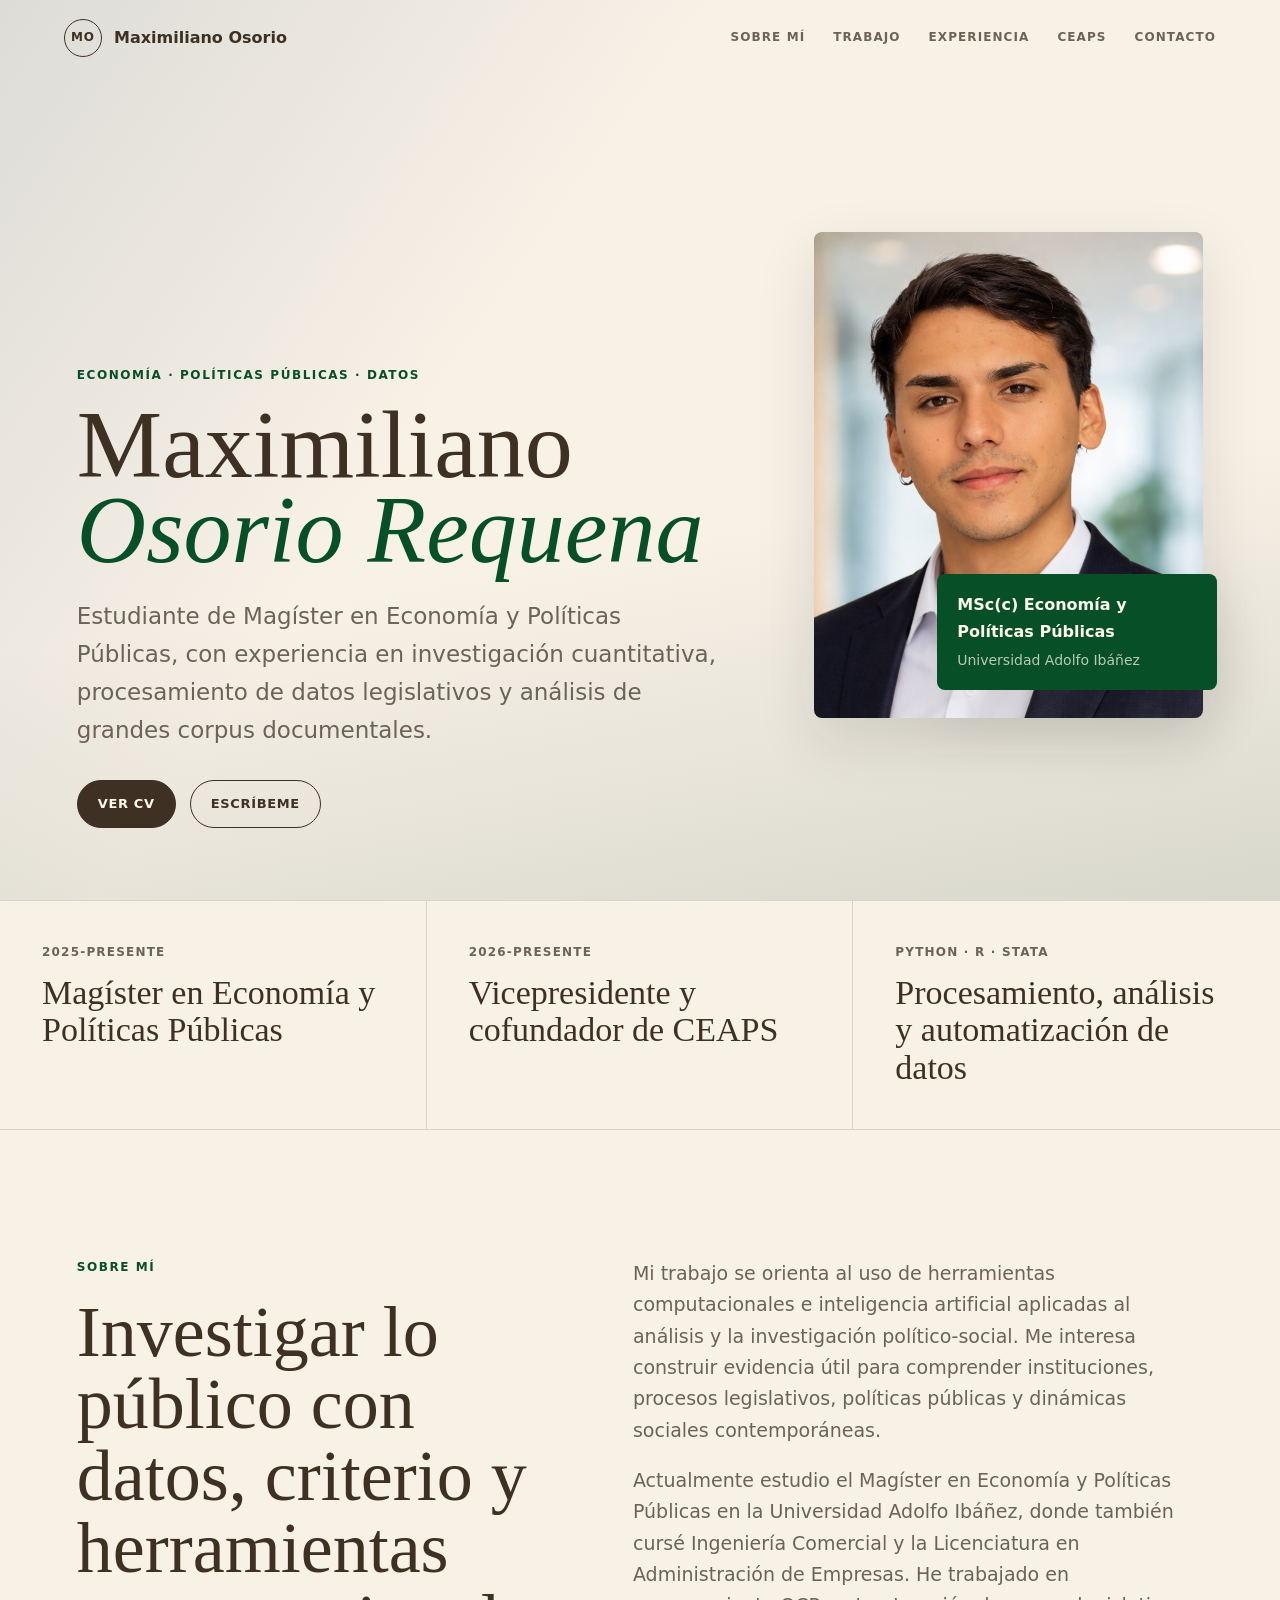
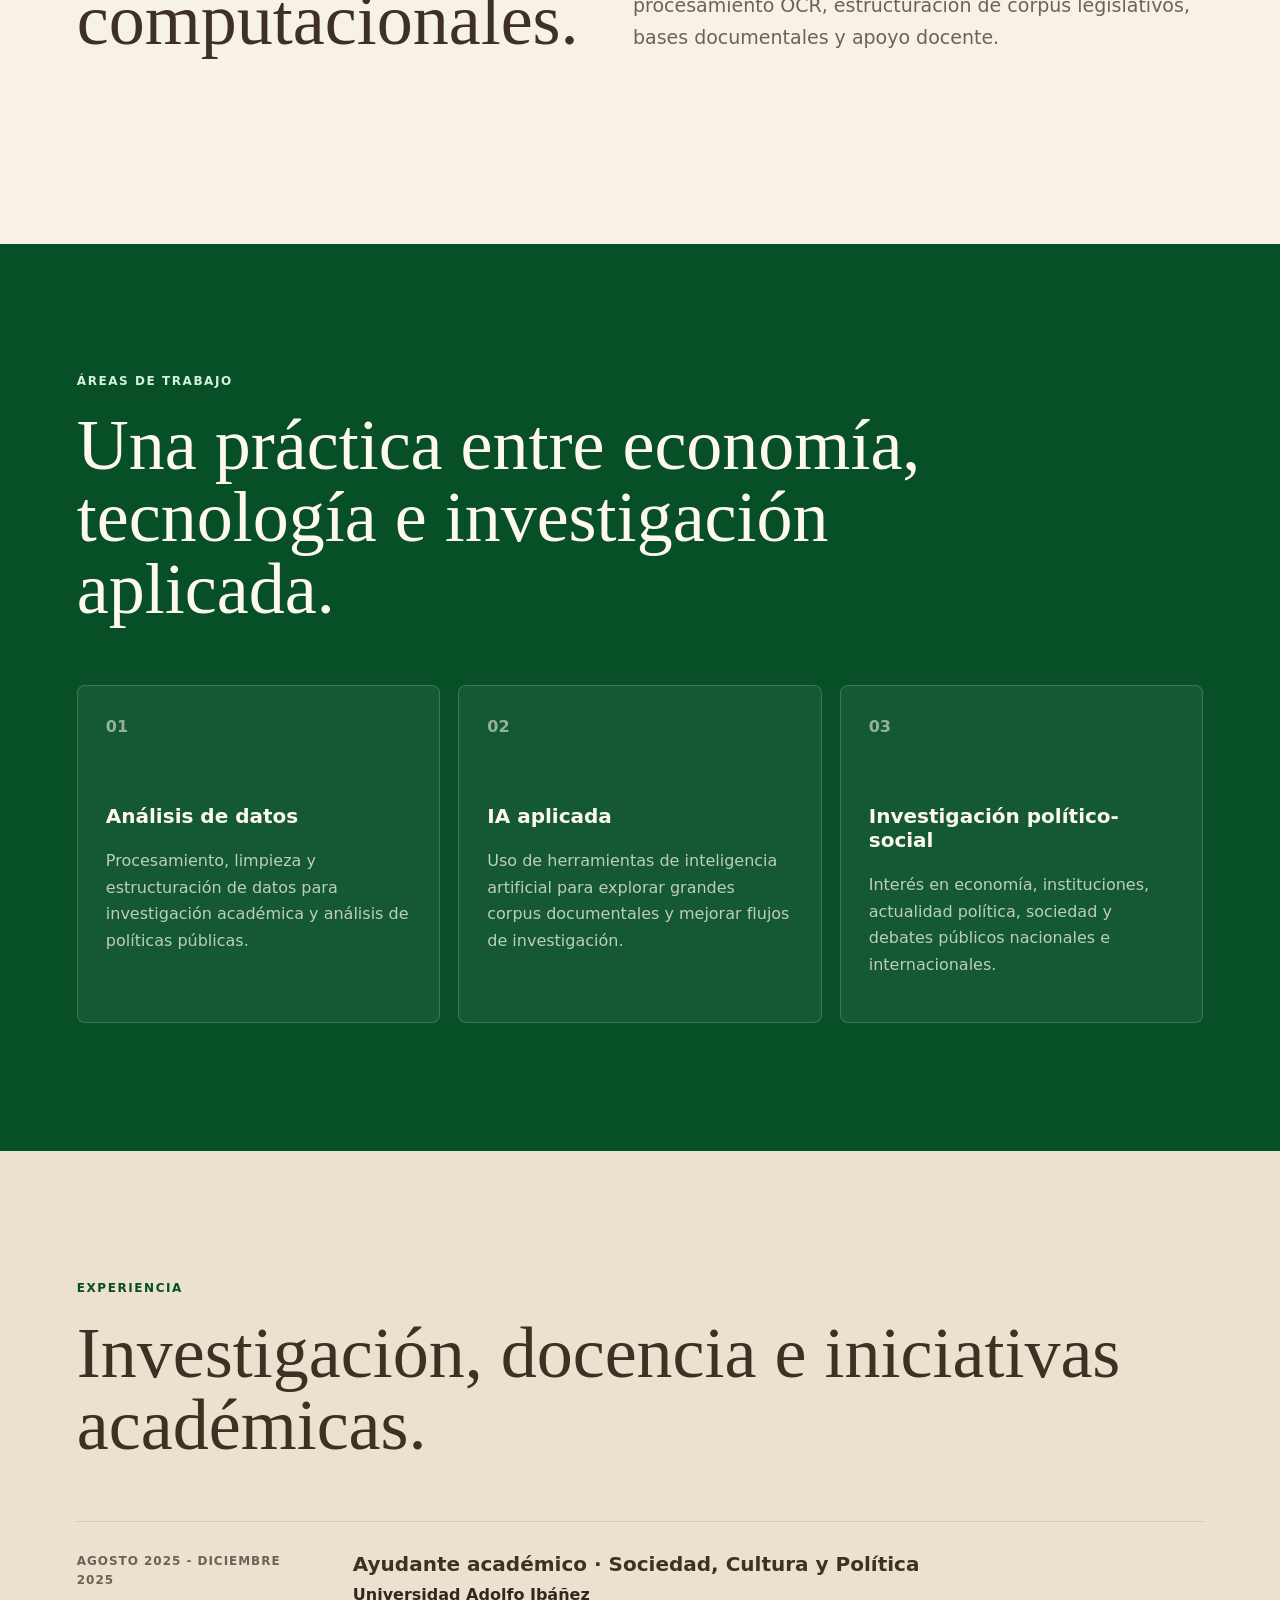
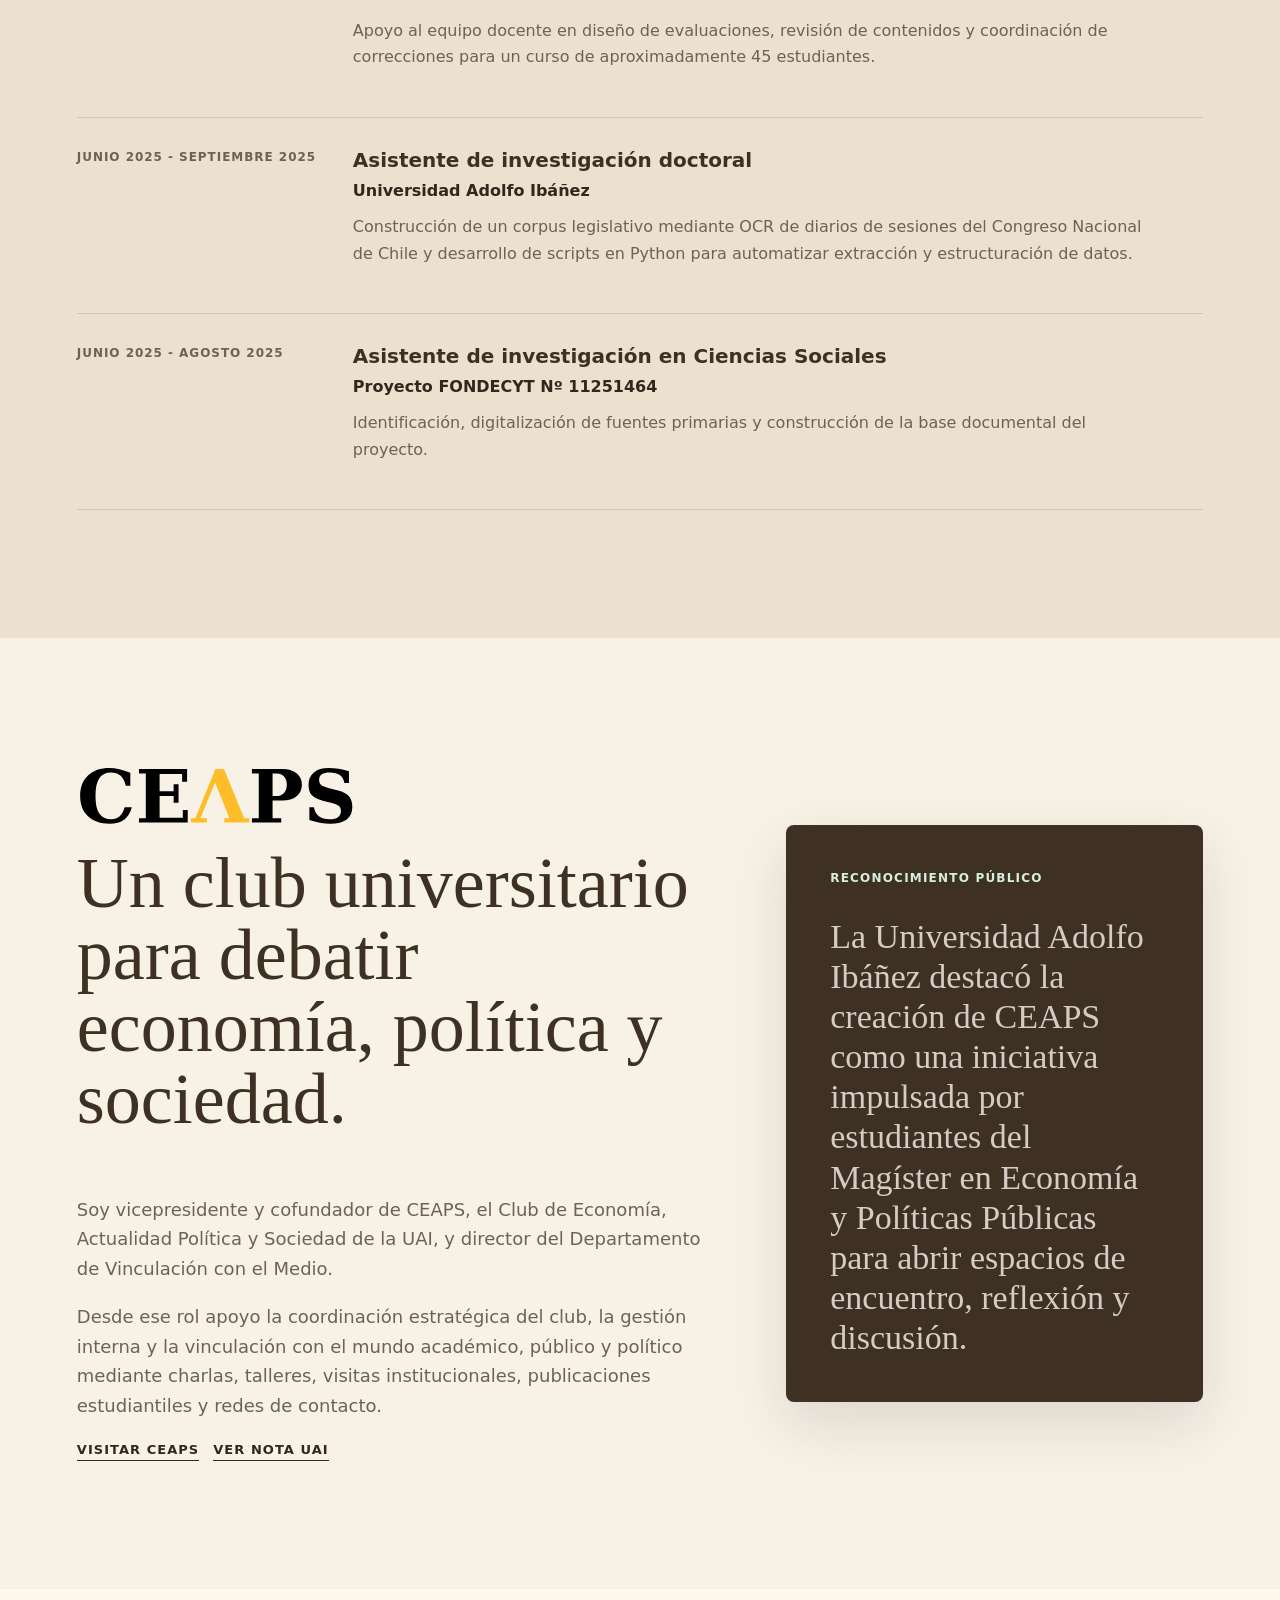
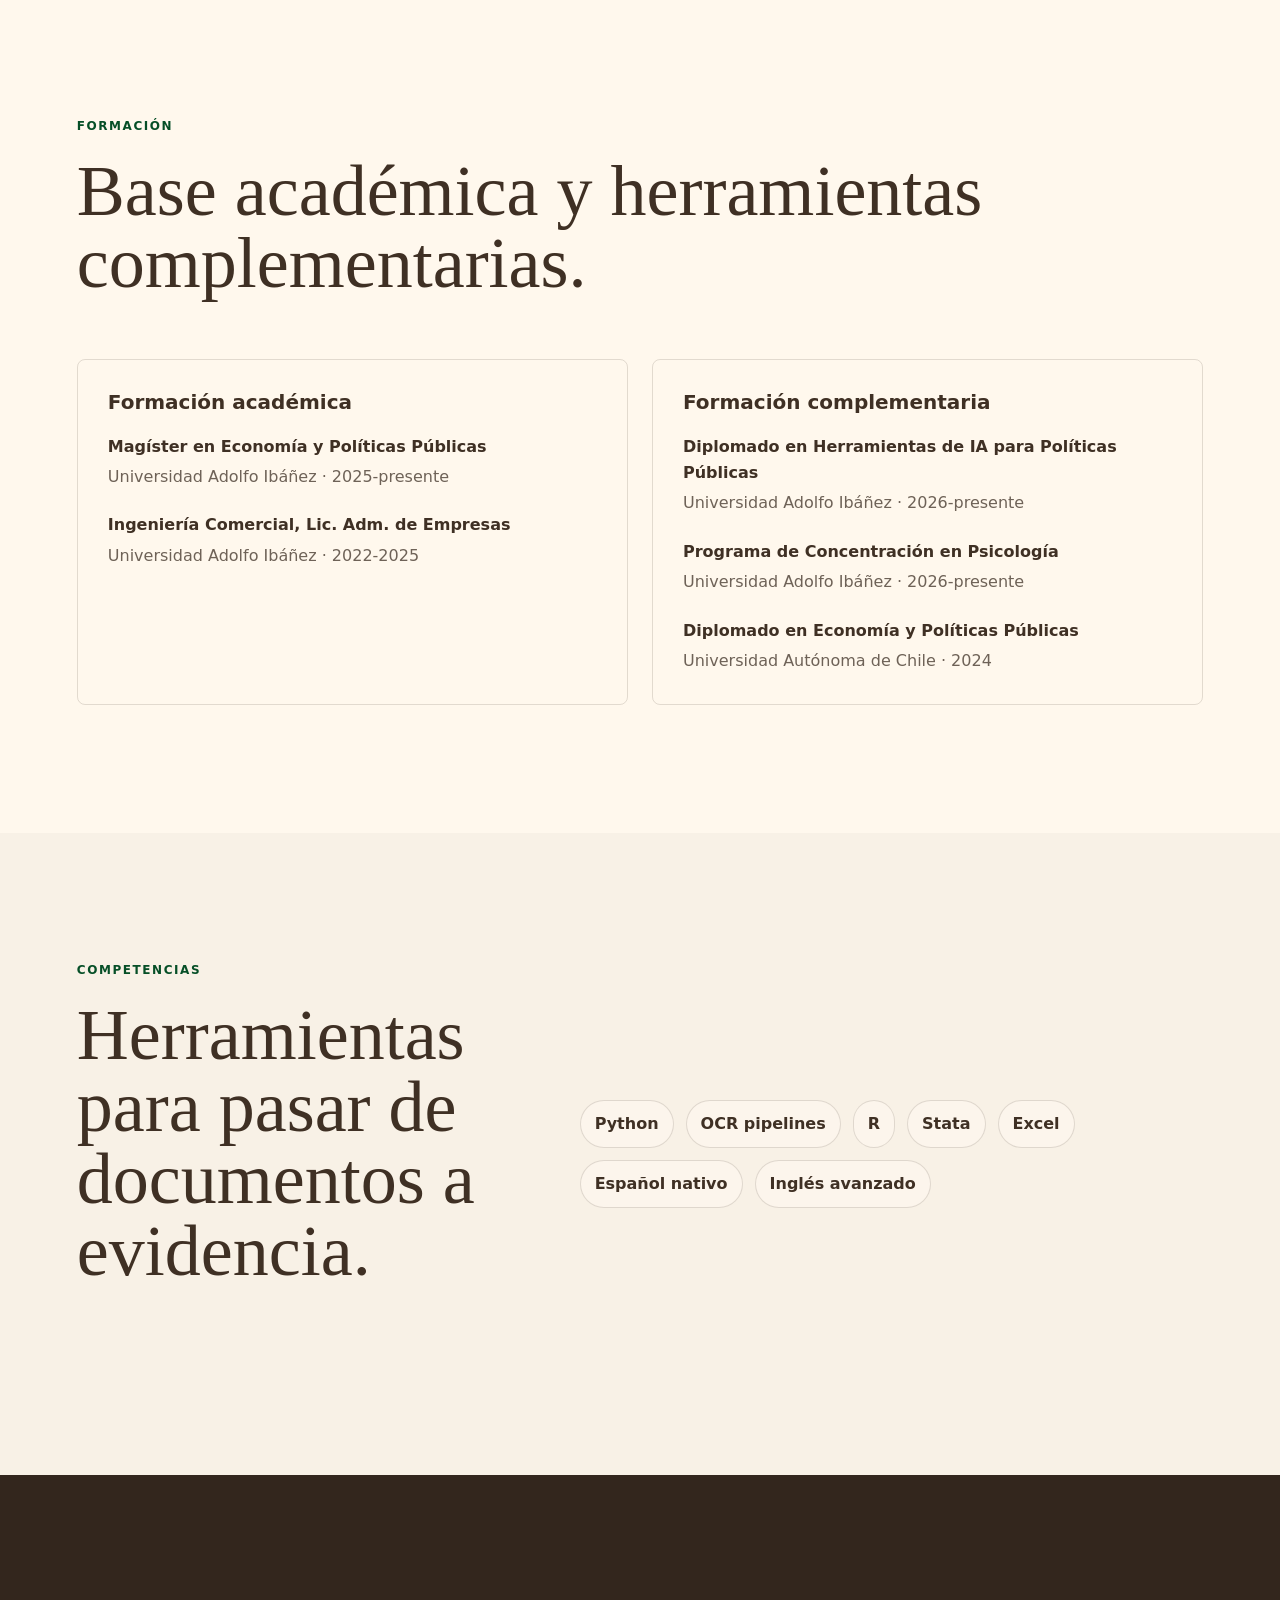
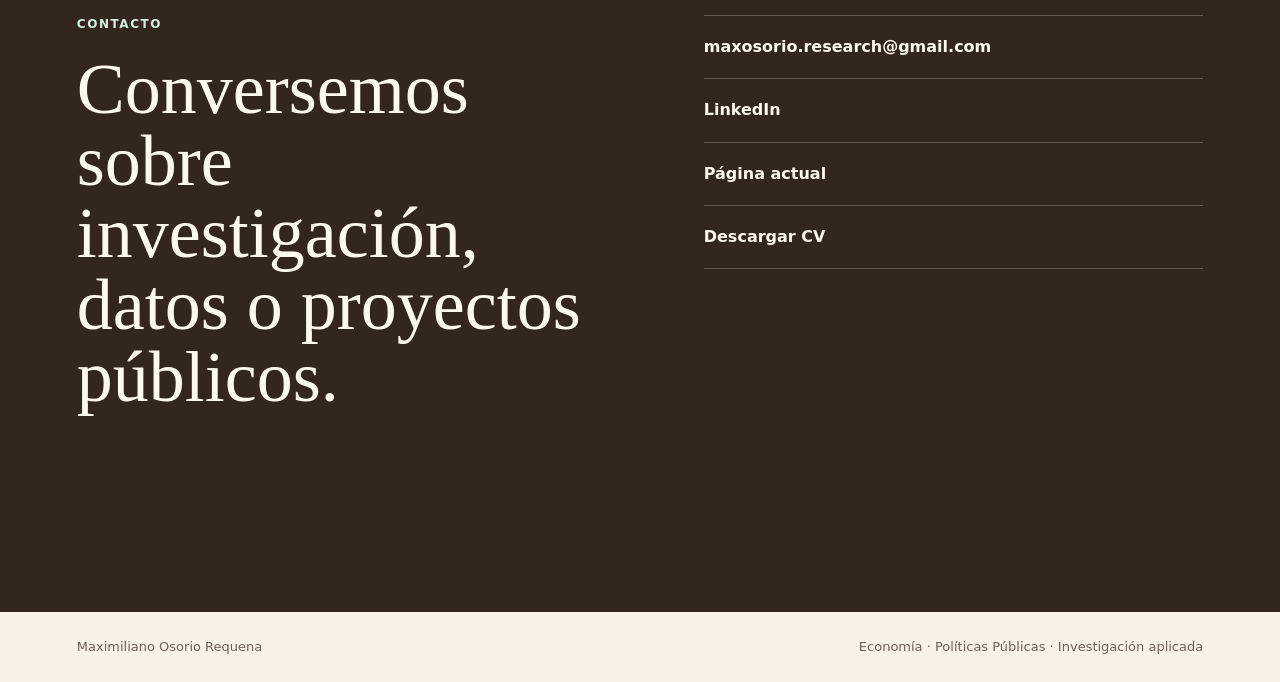
==== index.html @ 4af86a76 "Add CEAPS logo to homepage" ====
<!doctype html>
<html lang="es">
  <head>
    <meta charset="utf-8">
    <meta name="viewport" content="width=device-width, initial-scale=1">
    <title>Maximiliano Osorio Requena | Economía, datos e investigación pública</title>
    <meta name="description" content="Sitio personal de Maximiliano Osorio Requena, estudiante de Magíster en Economía y Políticas Públicas, con foco en investigación cuantitativa, datos legislativos e inteligencia artificial aplicada.">
    <meta name="author" content="Maximiliano Osorio Requena">
    <meta name="robots" content="index, follow">
    <meta name="theme-color" content="#f8f1e6">
    <link rel="canonical" href="https://maxosorio-research.github.io/">
    <link rel="manifest" href="site.webmanifest">
    <link rel="icon" href="assets/img/favicon.svg" type="image/svg+xml">
    <meta property="og:title" content="Maximiliano Osorio Requena">
    <meta property="og:description" content="Economía, políticas públicas, datos e inteligencia artificial aplicada a la investigación político-social.">
    <meta property="og:type" content="website">
    <meta property="og:url" content="https://maxosorio-research.github.io/">
    <meta property="og:image" content="assets/img/maximiliano-osorio-profile.png">
    <meta property="og:locale" content="es_CL">
    <meta name="twitter:card" content="summary_large_image">
    <meta name="twitter:title" content="Maximiliano Osorio Requena">
    <meta name="twitter:description" content="Economía, políticas públicas, datos e inteligencia artificial aplicada.">
    <meta name="twitter:image" content="assets/img/maximiliano-osorio-profile.png">
    <link rel="preload" as="image" href="assets/img/maximiliano-osorio-profile.png">
    <link rel="stylesheet" href="assets/css/styles.css">
    <script src="assets/js/main.js" defer></script>
  </head>
  <body>
    <a class="skip-link" href="#contenido">Saltar al contenido</a>

    <header class="site-header" id="siteHeader">
      <a class="brand" href="#hero" aria-label="Ir al inicio">
        <span class="brand-mark">MO</span>
        <span>Maximiliano Osorio</span>
      </a>

      <nav class="desktop-nav" aria-label="Navegación principal">
        <a href="#sobre-mi">Sobre mí</a>
        <a href="#trabajo">Trabajo</a>
        <a href="#experiencia">Experiencia</a>
        <a href="#ceaps">CEAPS</a>
        <a href="#contacto">Contacto</a>
      </nav>

      <button class="menu-toggle" id="menuToggle" type="button" aria-label="Abrir menú" aria-expanded="false" aria-controls="mobileNav">
        <span></span>
        <span></span>
      </button>
    </header>

    <nav class="mobile-nav" id="mobileNav" aria-label="Navegación móvil" aria-hidden="true">
      <a href="#sobre-mi">Sobre mí</a>
      <a href="#trabajo">Trabajo</a>
      <a href="#experiencia">Experiencia</a>
      <a href="#ceaps">CEAPS</a>
      <a href="#contacto">Contacto</a>
    </nav>

    <main id="contenido">
      <section class="hero" id="hero">
        <div class="hero-copy reveal">
          <p class="eyebrow">Economía · Políticas Públicas · Datos</p>
          <h1>Maximiliano<br><span class="surname-line">Osorio Requena</span></h1>
          <p class="hero-lede">
            Estudiante de Magíster en Economía y Políticas Públicas, con experiencia en investigación cuantitativa,
            procesamiento de datos legislativos y análisis de grandes corpus documentales.
          </p>
          <div class="hero-actions">
            <a class="button primary" href="assets/docs/cv-maximiliano-osorio-r.pdf" target="_blank" rel="noopener">Ver CV</a>
            <a class="button secondary" href="mailto:maxosorio.research@gmail.com">Escríbeme</a>
          </div>
        </div>

        <div class="hero-media reveal">
          <img src="assets/img/maximiliano-osorio-profile.png" alt="Retrato de Maximiliano Osorio Requena">
          <div class="hero-note">
            <strong>MSc(c) Economía y Políticas Públicas</strong>
            <span>Universidad Adolfo Ibáñez</span>
          </div>
        </div>
      </section>

      <section class="intro-band" aria-label="Resumen profesional">
        <div class="metric reveal">
          <span>2025-presente</span>
          <strong>Magíster en Economía y Políticas Públicas</strong>
        </div>
        <div class="metric reveal">
          <span>2026-presente</span>
          <strong>Vicepresidente y cofundador de CEAPS</strong>
        </div>
        <div class="metric reveal">
          <span>Python · R · Stata</span>
          <strong>Procesamiento, análisis y automatización de datos</strong>
        </div>
      </section>

      <section class="section two-column" id="sobre-mi">
        <div class="section-heading reveal">
          <p class="eyebrow">Sobre mí</p>
          <h2>Investigar lo público con datos, criterio y herramientas computacionales.</h2>
        </div>
        <div class="section-body reveal">
          <p>
            Mi trabajo se orienta al uso de herramientas computacionales e inteligencia artificial aplicadas
            al análisis y la investigación político-social. Me interesa construir evidencia útil para comprender
            instituciones, procesos legislativos, políticas públicas y dinámicas sociales contemporáneas.
          </p>
          <p>
            Actualmente estudio el Magíster en Economía y Políticas Públicas en la Universidad Adolfo Ibáñez,
            donde también cursé Ingeniería Comercial y la Licenciatura en Administración de Empresas. He trabajado
            en procesamiento OCR, estructuración de corpus legislativos, bases documentales y apoyo docente.
          </p>
        </div>
      </section>

      <section class="section section-dark" id="trabajo">
        <div class="section-heading reveal">
          <p class="eyebrow">Áreas de trabajo</p>
          <h2>Una práctica entre economía, tecnología e investigación aplicada.</h2>
        </div>
        <div class="cards-grid">
          <article class="card reveal">
            <span>01</span>
            <h3>Análisis de datos</h3>
            <p>Procesamiento, limpieza y estructuración de datos para investigación académica y análisis de políticas públicas.</p>
          </article>
          <article class="card reveal">
            <span>02</span>
            <h3>IA aplicada</h3>
            <p>Uso de herramientas de inteligencia artificial para explorar grandes corpus documentales y mejorar flujos de investigación.</p>
          </article>
          <article class="card reveal">
            <span>03</span>
            <h3>Investigación político-social</h3>
            <p>Interés en economía, instituciones, actualidad política, sociedad y debates públicos nacionales e internacionales.</p>
          </article>
        </div>
      </section>

      <section class="section timeline-section" id="experiencia">
        <div class="section-heading reveal">
          <p class="eyebrow">Experiencia</p>
          <h2>Investigación, docencia e iniciativas académicas.</h2>
        </div>

        <div class="timeline">
          <article class="timeline-item reveal">
            <time>Agosto 2025 - Diciembre 2025</time>
            <div>
              <h3>Ayudante académico · Sociedad, Cultura y Política</h3>
              <p class="place">Universidad Adolfo Ibáñez</p>
              <p>Apoyo al equipo docente en diseño de evaluaciones, revisión de contenidos y coordinación de correcciones para un curso de aproximadamente 45 estudiantes.</p>
            </div>
          </article>

          <article class="timeline-item reveal">
            <time>Junio 2025 - Septiembre 2025</time>
            <div>
              <h3>Asistente de investigación doctoral</h3>
              <p class="place">Universidad Adolfo Ibáñez</p>
              <p>Construcción de un corpus legislativo mediante OCR de diarios de sesiones del Congreso Nacional de Chile y desarrollo de scripts en Python para automatizar extracción y estructuración de datos.</p>
            </div>
          </article>

          <article class="timeline-item reveal">
            <time>Junio 2025 - Agosto 2025</time>
            <div>
              <h3>Asistente de investigación en Ciencias Sociales</h3>
              <p class="place">Proyecto FONDECYT Nº 11251464</p>
              <p>Identificación, digitalización de fuentes primarias y construcción de la base documental del proyecto.</p>
            </div>
          </article>
        </div>
      </section>

      <section class="section feature-section" id="ceaps">
        <div class="feature-copy reveal">
          <div class="ceaps-brand">
            <img src="assets/img/ceaps-logo.svg" alt="CEAPS">
          </div>
          <h2>Un club universitario para debatir economía, política y sociedad.</h2>
          <p>
            Soy vicepresidente y cofundador de CEAPS, el Club de Economía, Actualidad Política y Sociedad de la UAI,
            y director del Departamento de Vinculación con el Medio.
          </p>
          <p>
            Desde ese rol apoyo la coordinación estratégica del club, la gestión interna y la vinculación con el
            mundo académico, público y político mediante charlas, talleres, visitas institucionales, publicaciones
            estudiantiles y redes de contacto.
          </p>
          <div class="inline-actions">
            <a class="text-link" href="https://ceapsuai.github.io/" target="_blank" rel="noopener">Visitar CEAPS</a>
            <a class="text-link" href="https://www.uai.cl/noticias/gobierno/estudiantes-uai-crean-club-para-promover-el-analisis-y-debate-sobre-economia-politica-y-sociedad" target="_blank" rel="noopener">Ver nota UAI</a>
          </div>
        </div>
        <div class="feature-panel reveal">
          <span class="panel-kicker">Reconocimiento público</span>
          <p>
            La Universidad Adolfo Ibáñez destacó la creación de CEAPS como una iniciativa impulsada por estudiantes
            del Magíster en Economía y Políticas Públicas para abrir espacios de encuentro, reflexión y discusión.
          </p>
        </div>
      </section>

      <section class="section education-section" id="formacion">
        <div class="section-heading reveal">
          <p class="eyebrow">Formación</p>
          <h2>Base académica y herramientas complementarias.</h2>
        </div>

        <div class="split-list">
          <div class="list-block reveal">
            <h3>Formación académica</h3>
            <ul>
              <li><strong>Magíster en Economía y Políticas Públicas</strong><span>Universidad Adolfo Ibáñez · 2025-presente</span></li>
              <li><strong>Ingeniería Comercial, Lic. Adm. de Empresas</strong><span>Universidad Adolfo Ibáñez · 2022-2025</span></li>
            </ul>
          </div>
          <div class="list-block reveal">
            <h3>Formación complementaria</h3>
            <ul>
              <li><strong>Diplomado en Herramientas de IA para Políticas Públicas</strong><span>Universidad Adolfo Ibáñez · 2026-presente</span></li>
              <li><strong>Programa de Concentración en Psicología</strong><span>Universidad Adolfo Ibáñez · 2026-presente</span></li>
              <li><strong>Diplomado en Economía y Políticas Públicas</strong><span>Universidad Autónoma de Chile · 2024</span></li>
            </ul>
          </div>
        </div>
      </section>

      <section class="section skills-section" aria-label="Competencias técnicas">
        <div class="skills-copy reveal">
          <p class="eyebrow">Competencias</p>
          <h2>Herramientas para pasar de documentos a evidencia.</h2>
        </div>
        <div class="skills-grid reveal">
          <span>Python</span>
          <span>OCR pipelines</span>
          <span>R</span>
          <span>Stata</span>
          <span>Excel</span>
          <span>Español nativo</span>
          <span>Inglés avanzado</span>
        </div>
      </section>

      <section class="contact-section" id="contacto">
        <div class="contact-copy reveal">
          <p class="eyebrow">Contacto</p>
          <h2>Conversemos sobre investigación, datos o proyectos públicos.</h2>
        </div>
        <div class="contact-links reveal">
          <a href="mailto:maxosorio.research@gmail.com">maxosorio.research@gmail.com</a>
          <a href="https://www.linkedin.com/in/maximiliano-osorio-requena-363098266" target="_blank" rel="noopener">LinkedIn</a>
          <a href="https://maximiliano-osorio.notion.site/" target="_blank" rel="noopener">Página actual</a>
          <a href="assets/docs/cv-maximiliano-osorio-r.pdf" target="_blank" rel="noopener">Descargar CV</a>
        </div>
      </section>
    </main>

    <footer class="site-footer">
      <span>Maximiliano Osorio Requena</span>
      <span>Economía · Políticas Públicas · Investigación aplicada</span>
    </footer>
  </body>
</html>
---- assets/css/styles.css ----
*, *::before, *::after {
  box-sizing: border-box;
}

:root {
  --paper: #f8f1e6;
  --paper-soft: #ece0cf;
  --ink: #3f3024;
  --muted: #6e6257;
  --line: rgba(63, 48, 36, 0.15);
  --green: #064f27;
  --blue: #33261d;
  --gold: #064f27;
  --white: #fff8ed;
  --shadow: 0 22px 60px rgba(21, 21, 21, 0.12);
  --sans: Inter, ui-sans-serif, system-ui, -apple-system, BlinkMacSystemFont, "Segoe UI", sans-serif;
  --serif: Georgia, "Times New Roman", serif;
}

html {
  scroll-behavior: smooth;
  scroll-padding-top: 86px;
}

body {
  margin: 0;
  background: var(--paper);
  color: var(--ink);
  font-family: var(--sans);
  line-height: 1.65;
  -webkit-font-smoothing: antialiased;
}

body.nav-open {
  overflow: hidden;
}

img {
  max-width: 100%;
  display: block;
}

a {
  color: inherit;
}

a:focus-visible,
button:focus-visible {
  outline: 2px solid var(--blue);
  outline-offset: 4px;
}

.skip-link {
  position: fixed;
  top: 14px;
  left: 14px;
  z-index: 200;
  transform: translateY(-140%);
  background: var(--ink);
  color: var(--white);
  padding: 10px 14px;
  text-decoration: none;
  font-size: 12px;
  text-transform: uppercase;
  letter-spacing: 0.08em;
}

.skip-link:focus {
  transform: translateY(0);
}

.site-header {
  position: fixed;
  inset: 0 0 auto;
  z-index: 100;
  display: flex;
  align-items: center;
  justify-content: space-between;
  min-height: 76px;
  padding: 18px clamp(20px, 5vw, 64px);
  transition: background 0.25s ease, border-color 0.25s ease;
}

.site-header.scrolled {
  background: rgba(245, 240, 232, 0.92);
  backdrop-filter: blur(14px);
  border-bottom: 1px solid var(--line);
}

.brand {
  display: inline-flex;
  align-items: center;
  gap: 12px;
  text-decoration: none;
  font-weight: 700;
}

.brand-mark {
  display: grid;
  place-items: center;
  width: 38px;
  height: 38px;
  border: 1px solid var(--ink);
  border-radius: 50%;
  font-size: 12px;
  letter-spacing: 0.08em;
}

.desktop-nav {
  display: flex;
  align-items: center;
  gap: 28px;
}

.desktop-nav a,
.mobile-nav a {
  text-decoration: none;
  color: var(--muted);
  font-size: 12px;
  font-weight: 700;
  letter-spacing: 0.09em;
  text-transform: uppercase;
}

.desktop-nav a:hover,
.mobile-nav a:hover {
  color: var(--ink);
}

.menu-toggle {
  display: none;
  width: 44px;
  height: 44px;
  border: 1px solid var(--line);
  border-radius: 50%;
  background: transparent;
}

.menu-toggle span {
  display: block;
  width: 18px;
  height: 2px;
  margin: 5px auto;
  background: var(--ink);
  transition: transform 0.2s ease;
}

.menu-toggle.active span:first-child {
  transform: translateY(3.5px) rotate(45deg);
}

.menu-toggle.active span:last-child {
  transform: translateY(-3.5px) rotate(-45deg);
}

.mobile-nav {
  position: fixed;
  inset: 76px 0 auto;
  z-index: 90;
  display: none;
  flex-direction: column;
  gap: 22px;
  padding: 28px;
  background: rgba(245, 240, 232, 0.98);
  border-bottom: 1px solid var(--line);
  box-shadow: var(--shadow);
}

.mobile-nav.open {
  display: flex;
}

.hero {
  min-height: 100vh;
  min-height: 100dvh;
  display: grid;
  grid-template-columns: minmax(0, 1.25fr) minmax(300px, 0.75fr);
  gap: clamp(36px, 7vw, 96px);
  align-items: end;
  padding: 122px clamp(22px, 6vw, 78px) 72px;
  background:
    linear-gradient(125deg, rgba(36, 79, 114, 0.13), transparent 38%),
    linear-gradient(350deg, rgba(23, 63, 53, 0.14), transparent 42%),
    var(--paper);
}

.hero-copy {
  max-width: 780px;
}

.eyebrow {
  margin: 0 0 18px;
  color: var(--gold);
  font-size: 12px;
  font-weight: 800;
  letter-spacing: 0.13em;
  text-transform: uppercase;
}

h1,
h2,
h3,
p {
  margin-top: 0;
}

h1 {
  margin-bottom: 26px;
  font-family: var(--serif);
  font-size: clamp(58px, 7.5vw, 108px);
  line-height: 0.88;
  font-weight: 400;
  letter-spacing: 0;
}

h1 span {
  color: var(--green);
  font-style: italic;
}

.surname-line {
  display: inline-block;
  white-space: nowrap;
}

h2 {
  font-family: var(--serif);
  font-size: clamp(36px, 5.8vw, 72px);
  line-height: 1;
  font-weight: 400;
  letter-spacing: 0;
}

h3 {
  font-size: 20px;
  line-height: 1.2;
}

.hero-lede {
  max-width: 660px;
  margin-bottom: 30px;
  color: var(--muted);
  font-size: clamp(18px, 2vw, 23px);
}

.hero-actions,
.inline-actions {
  display: flex;
  flex-wrap: wrap;
  gap: 14px;
}

.button {
  display: inline-flex;
  align-items: center;
  justify-content: center;
  min-height: 48px;
  padding: 12px 20px;
  border: 1px solid var(--ink);
  border-radius: 999px;
  text-decoration: none;
  font-size: 13px;
  font-weight: 800;
  letter-spacing: 0.05em;
  text-transform: uppercase;
}

.button.primary {
  background: var(--ink);
  color: var(--white);
}

.button.secondary {
  color: var(--ink);
}

.hero-media {
  position: relative;
  align-self: center;
}

.hero-media img {
  width: min(100%, 540px);
  aspect-ratio: 4 / 5;
  object-fit: cover;
  object-position: 50% 32%;
  border-radius: 8px;
  box-shadow: var(--shadow);
}

.hero-note {
  position: absolute;
  right: clamp(-14px, -3vw, -28px);
  bottom: 28px;
  max-width: 280px;
  padding: 18px 20px;
  background: var(--green);
  color: var(--white);
  border-radius: 8px;
  box-shadow: var(--shadow);
}

.hero-note strong,
.hero-note span {
  display: block;
}

.hero-note span {
  margin-top: 4px;
  color: rgba(255, 250, 242, 0.72);
  font-size: 14px;
}

.intro-band {
  display: grid;
  grid-template-columns: repeat(3, 1fr);
  border-top: 1px solid var(--line);
  border-bottom: 1px solid var(--line);
}

.metric {
  min-height: 156px;
  padding: clamp(24px, 4vw, 42px);
  border-right: 1px solid var(--line);
}

.metric:last-child {
  border-right: 0;
}

.metric span {
  display: block;
  margin-bottom: 12px;
  color: var(--muted);
  font-size: 12px;
  font-weight: 800;
  letter-spacing: 0.1em;
  text-transform: uppercase;
}

.metric strong {
  font-family: var(--serif);
  font-size: clamp(24px, 3vw, 34px);
  line-height: 1.04;
  font-weight: 400;
}

.section {
  padding: clamp(72px, 10vw, 132px) clamp(22px, 6vw, 78px);
}

.two-column {
  display: grid;
  grid-template-columns: minmax(260px, 0.9fr) minmax(0, 1.1fr);
  gap: clamp(34px, 7vw, 96px);
}

.section-body {
  max-width: 720px;
  color: var(--muted);
  font-size: 19px;
}

.section-body p:last-child {
  margin-bottom: 0;
}

.section-dark {
  background: var(--green);
  color: var(--white);
}

.section-dark .eyebrow {
  color: #d6f0de;
}

.section-dark h2 {
  max-width: 900px;
}

.cards-grid {
  display: grid;
  grid-template-columns: repeat(3, 1fr);
  gap: 18px;
  margin-top: 48px;
}

.card {
  min-height: 280px;
  padding: 28px;
  border: 1px solid rgba(255, 250, 242, 0.18);
  border-radius: 8px;
  background: rgba(255, 250, 242, 0.06);
}

.card span {
  display: block;
  margin-bottom: 64px;
  color: rgba(255, 250, 242, 0.55);
  font-weight: 800;
}

.card p {
  color: rgba(255, 250, 242, 0.72);
}

.timeline-section {
  background: var(--paper-soft);
}

.timeline {
  margin-top: 44px;
  border-top: 1px solid var(--line);
}

.timeline-item {
  display: grid;
  grid-template-columns: 240px minmax(0, 1fr);
  gap: 36px;
  padding: 30px 0;
  border-bottom: 1px solid var(--line);
}

.timeline-item time {
  color: var(--muted);
  font-size: 12px;
  font-weight: 800;
  letter-spacing: 0.08em;
  text-transform: uppercase;
}

.timeline-item h3 {
  margin-bottom: 6px;
}

.timeline-item p {
  max-width: 800px;
  color: var(--muted);
}

.timeline-item .place {
  margin-bottom: 10px;
  color: var(--blue);
  font-weight: 800;
}

.feature-section {
  display: grid;
  grid-template-columns: minmax(0, 1.05fr) minmax(280px, 0.7fr);
  gap: clamp(32px, 7vw, 84px);
  align-items: center;
}

.feature-copy p {
  max-width: 730px;
  color: var(--muted);
  font-size: 18px;
}

.ceaps-brand {
  width: min(280px, 54vw);
  margin: 0 0 22px;
}

.ceaps-brand img {
  width: 100%;
  height: auto;
}

.text-link {
  color: var(--blue);
  font-size: 13px;
  font-weight: 900;
  letter-spacing: 0.08em;
  text-decoration: none;
  text-transform: uppercase;
  border-bottom: 1px solid currentColor;
}

.feature-panel {
  padding: clamp(28px, 4vw, 44px);
  background: var(--ink);
  color: var(--white);
  border-radius: 8px;
  box-shadow: var(--shadow);
}

.panel-kicker {
  display: block;
  margin-bottom: 28px;
  color: #d6f0de;
  font-size: 12px;
  font-weight: 800;
  letter-spacing: 0.1em;
  text-transform: uppercase;
}

.feature-panel p {
  margin-bottom: 0;
  color: rgba(255, 250, 242, 0.78);
  font-family: var(--serif);
  font-size: clamp(24px, 3vw, 34px);
  line-height: 1.18;
}

.education-section {
  background: var(--white);
}

.split-list {
  display: grid;
  grid-template-columns: repeat(2, 1fr);
  gap: 24px;
  margin-top: 46px;
}

.list-block {
  padding: 30px;
  border: 1px solid var(--line);
  border-radius: 8px;
}

.list-block ul {
  display: grid;
  gap: 22px;
  margin: 0;
  padding: 0;
  list-style: none;
}

.list-block li strong,
.list-block li span {
  display: block;
}

.list-block li span {
  margin-top: 4px;
  color: var(--muted);
}

.skills-section {
  display: grid;
  grid-template-columns: 0.85fr 1.15fr;
  gap: 42px;
  align-items: center;
}

.skills-grid {
  display: flex;
  flex-wrap: wrap;
  gap: 12px;
}

.skills-grid span {
  padding: 10px 14px;
  border: 1px solid var(--line);
  border-radius: 999px;
  background: rgba(255, 250, 242, 0.5);
  font-weight: 800;
}

.contact-section {
  display: grid;
  grid-template-columns: minmax(0, 1fr) minmax(280px, 0.9fr);
  gap: clamp(34px, 6vw, 72px);
  padding: clamp(76px, 11vw, 140px) clamp(22px, 6vw, 78px);
  background: var(--blue);
  color: var(--white);
}

.contact-section .eyebrow {
  color: #d6f0de;
}

.contact-links {
  display: grid;
  align-content: start;
  border-top: 1px solid rgba(255, 250, 242, 0.24);
}

.contact-links a {
  padding: 18px 0;
  border-bottom: 1px solid rgba(255, 250, 242, 0.24);
  color: var(--white);
  text-decoration: none;
  font-weight: 800;
}

.site-footer {
  display: flex;
  justify-content: space-between;
  gap: 20px;
  padding: 24px clamp(22px, 6vw, 78px);
  color: var(--muted);
  font-size: 13px;
}

html.enhanced .reveal {
  opacity: 1;
  transform: translateY(0);
  transition: opacity 0.55s ease, transform 0.55s ease;
}

html.enhanced .reveal.visible,
.reveal {
  opacity: 1;
  transform: translateY(0);
}

@media (max-width: 980px) {
  .desktop-nav {
    display: none;
  }

  .menu-toggle {
    display: block;
  }

  .hero,
  .two-column,
  .feature-section,
  .skills-section,
  .contact-section {
    grid-template-columns: 1fr;
  }

  .hero {
    padding-top: 108px;
  }

  .hero-media {
    max-width: 520px;
  }

  .intro-band,
  .cards-grid,
  .split-list {
    grid-template-columns: 1fr;
  }

  .metric {
    border-right: 0;
    border-bottom: 1px solid var(--line);
  }

  .metric:last-child {
    border-bottom: 0;
  }

  .timeline-item {
    grid-template-columns: 1fr;
    gap: 10px;
  }
}

@media (max-width: 620px) {
  .site-header {
    min-height: 68px;
    padding: 14px 18px;
  }

  .brand span:last-child {
    display: none;
  }

  .mobile-nav {
    inset: 68px 0 auto;
  }

  .hero {
    min-height: auto;
    padding: 96px 18px 56px;
  }

  h1 {
    font-size: clamp(50px, 15.5vw, 76px);
  }

  .surname-line {
    white-space: normal;
  }

  .hero-note {
    position: static;
    margin-top: 14px;
    max-width: none;
  }

  .section,
  .contact-section {
    padding-left: 18px;
    padding-right: 18px;
  }

  .card {
    min-height: 230px;
  }

  .card span {
    margin-bottom: 40px;
  }

  .site-footer {
    flex-direction: column;
    padding-left: 18px;
    padding-right: 18px;
  }
}
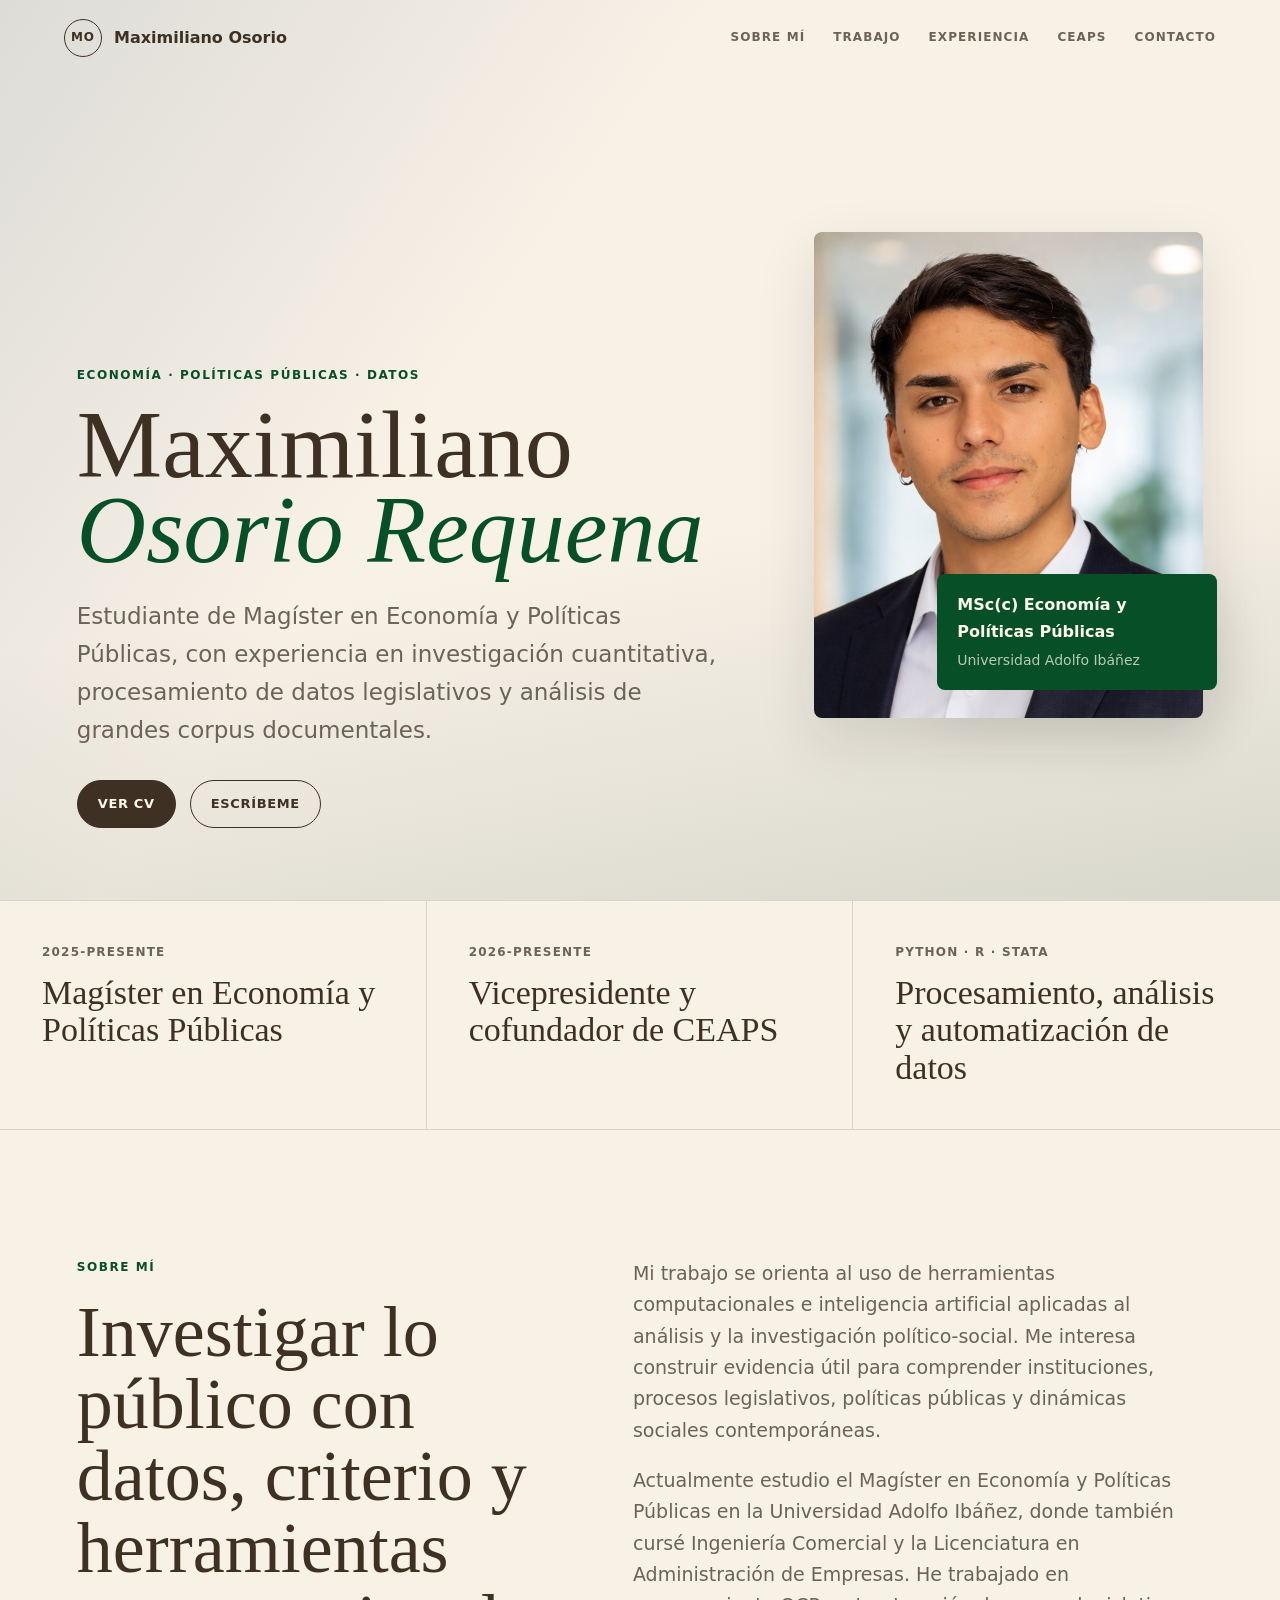
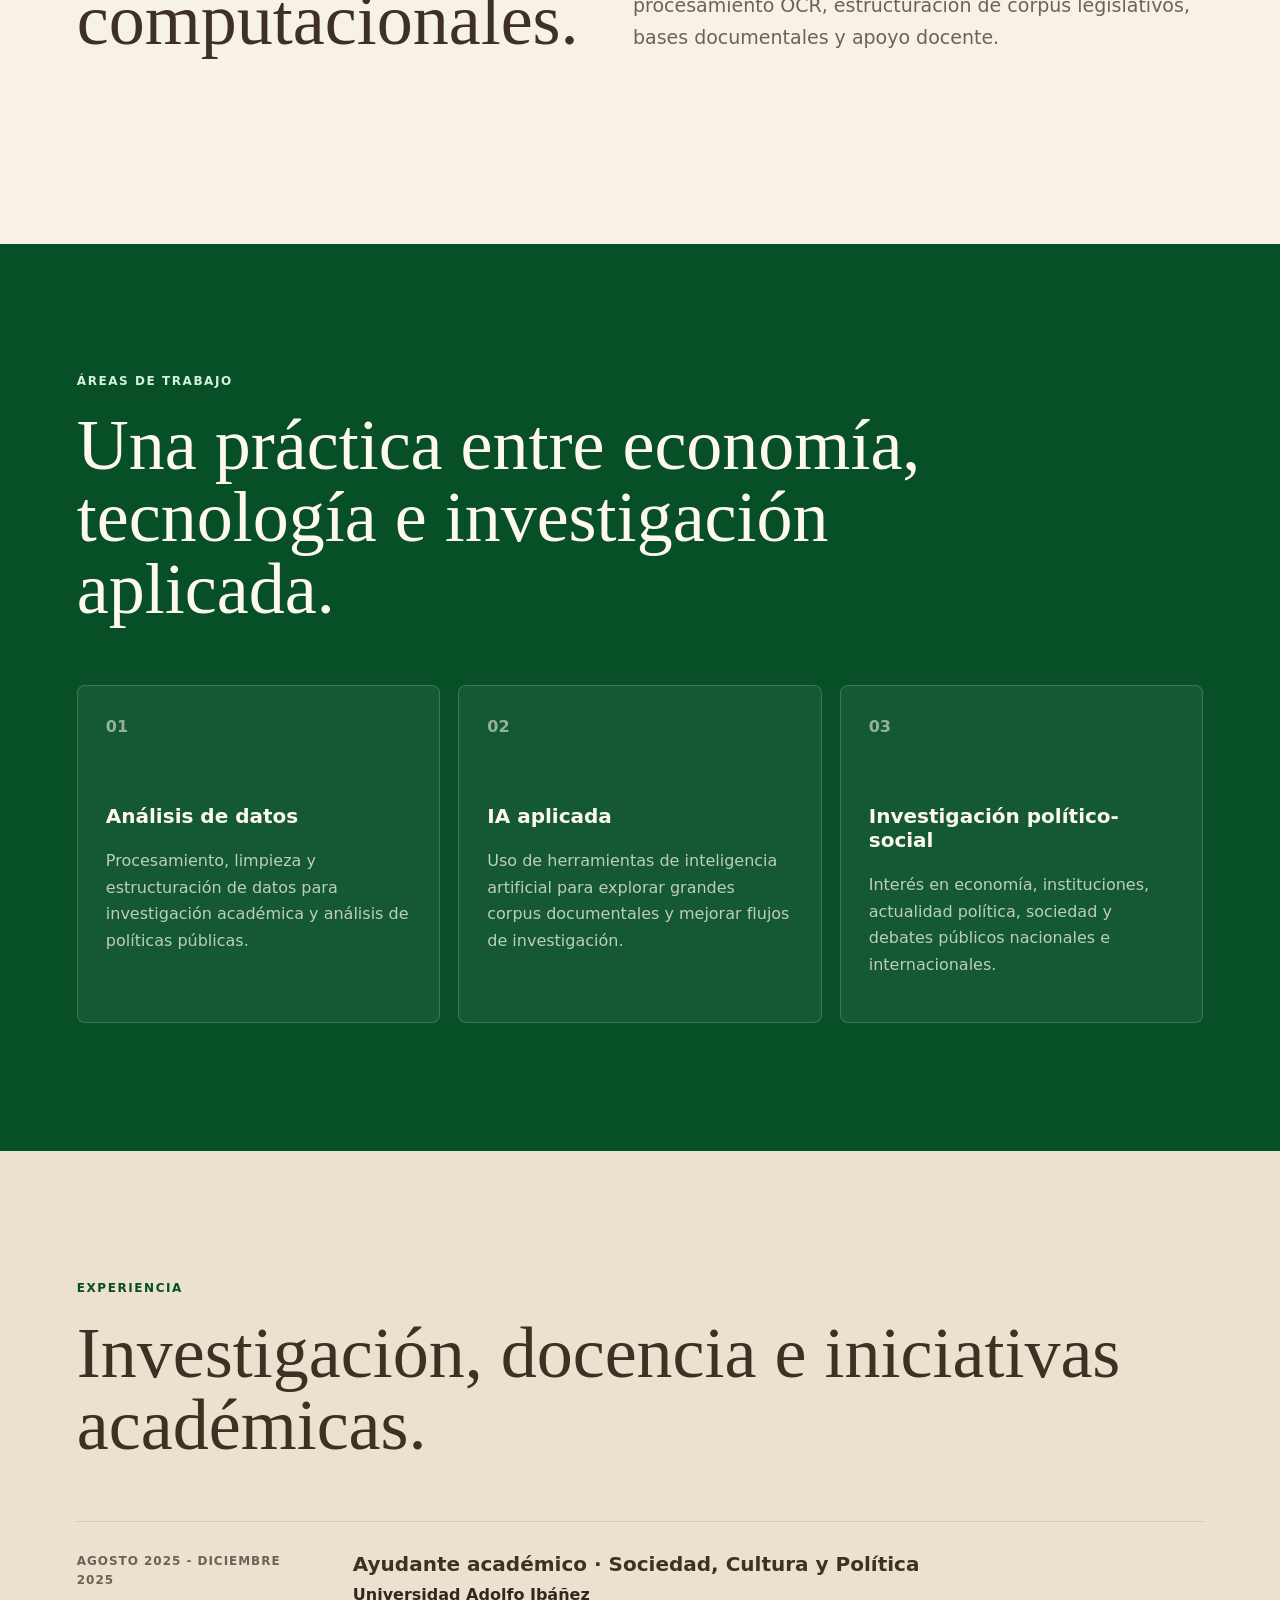
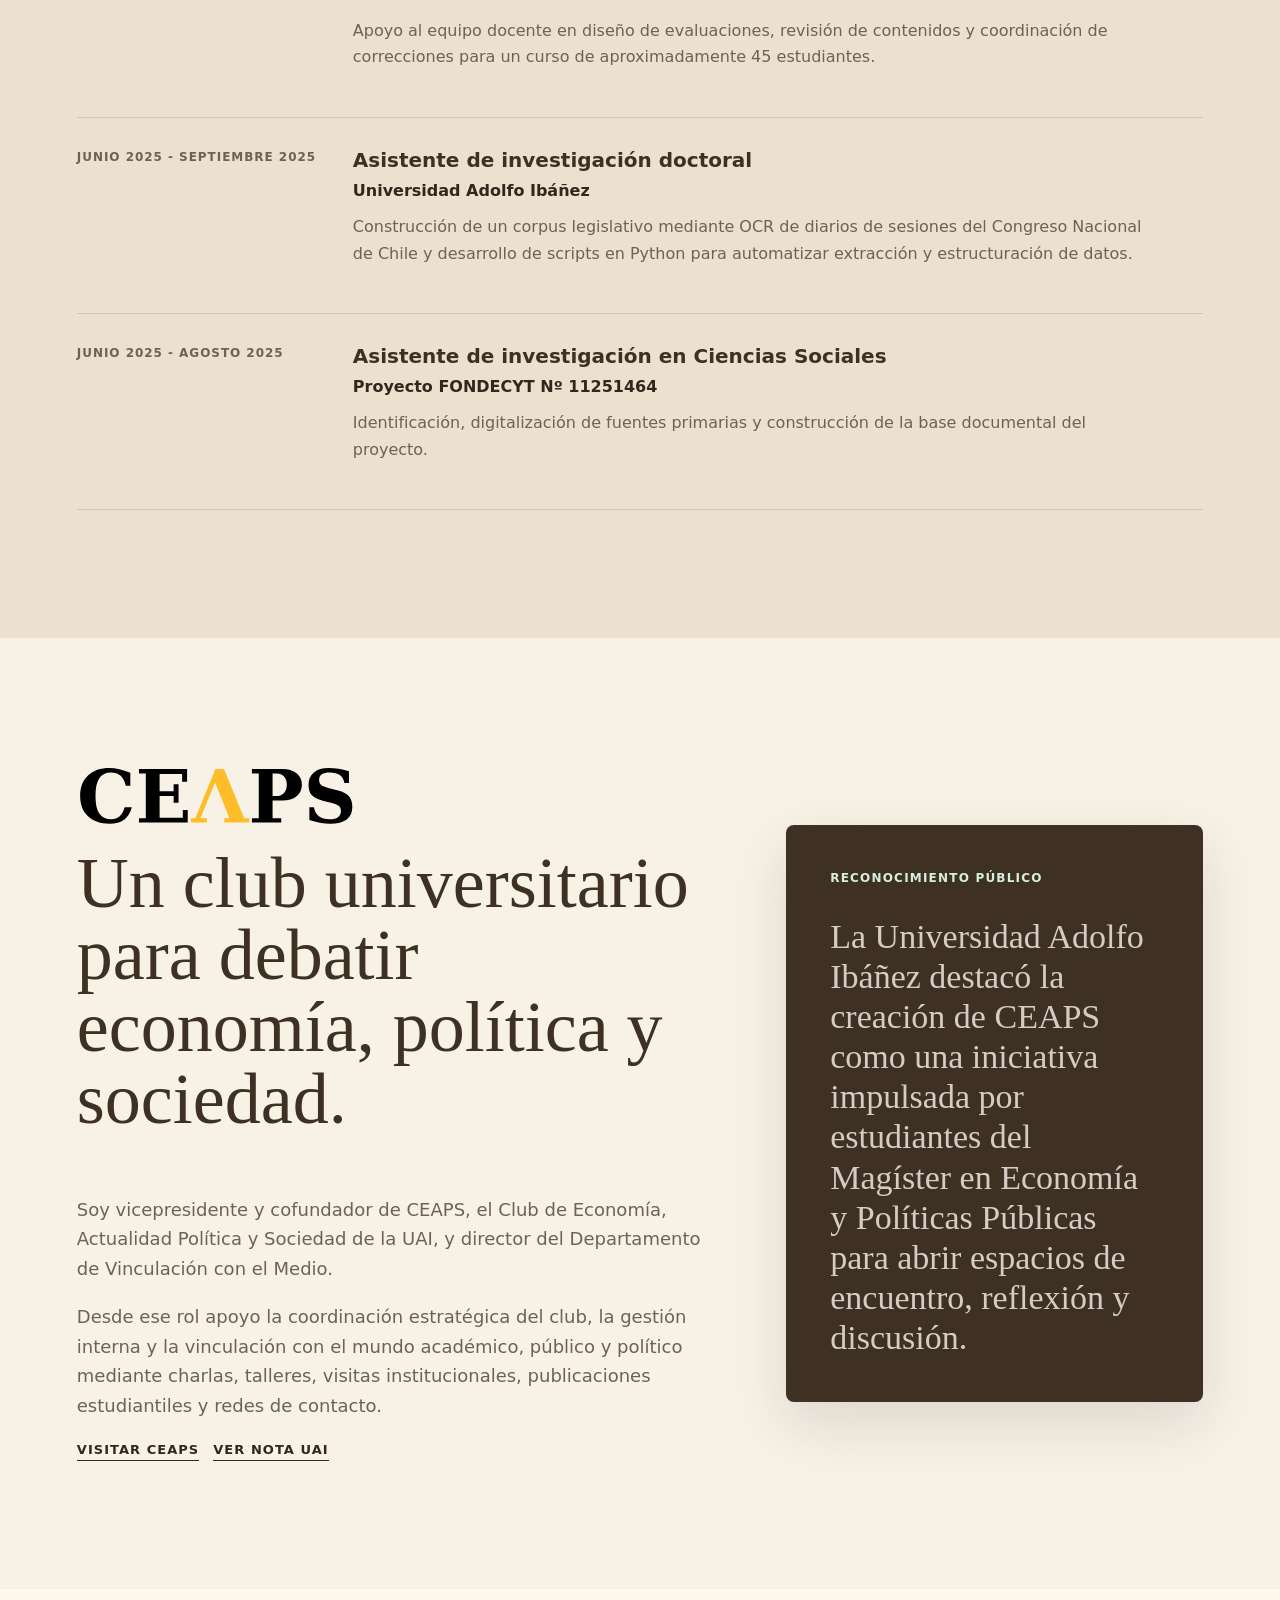
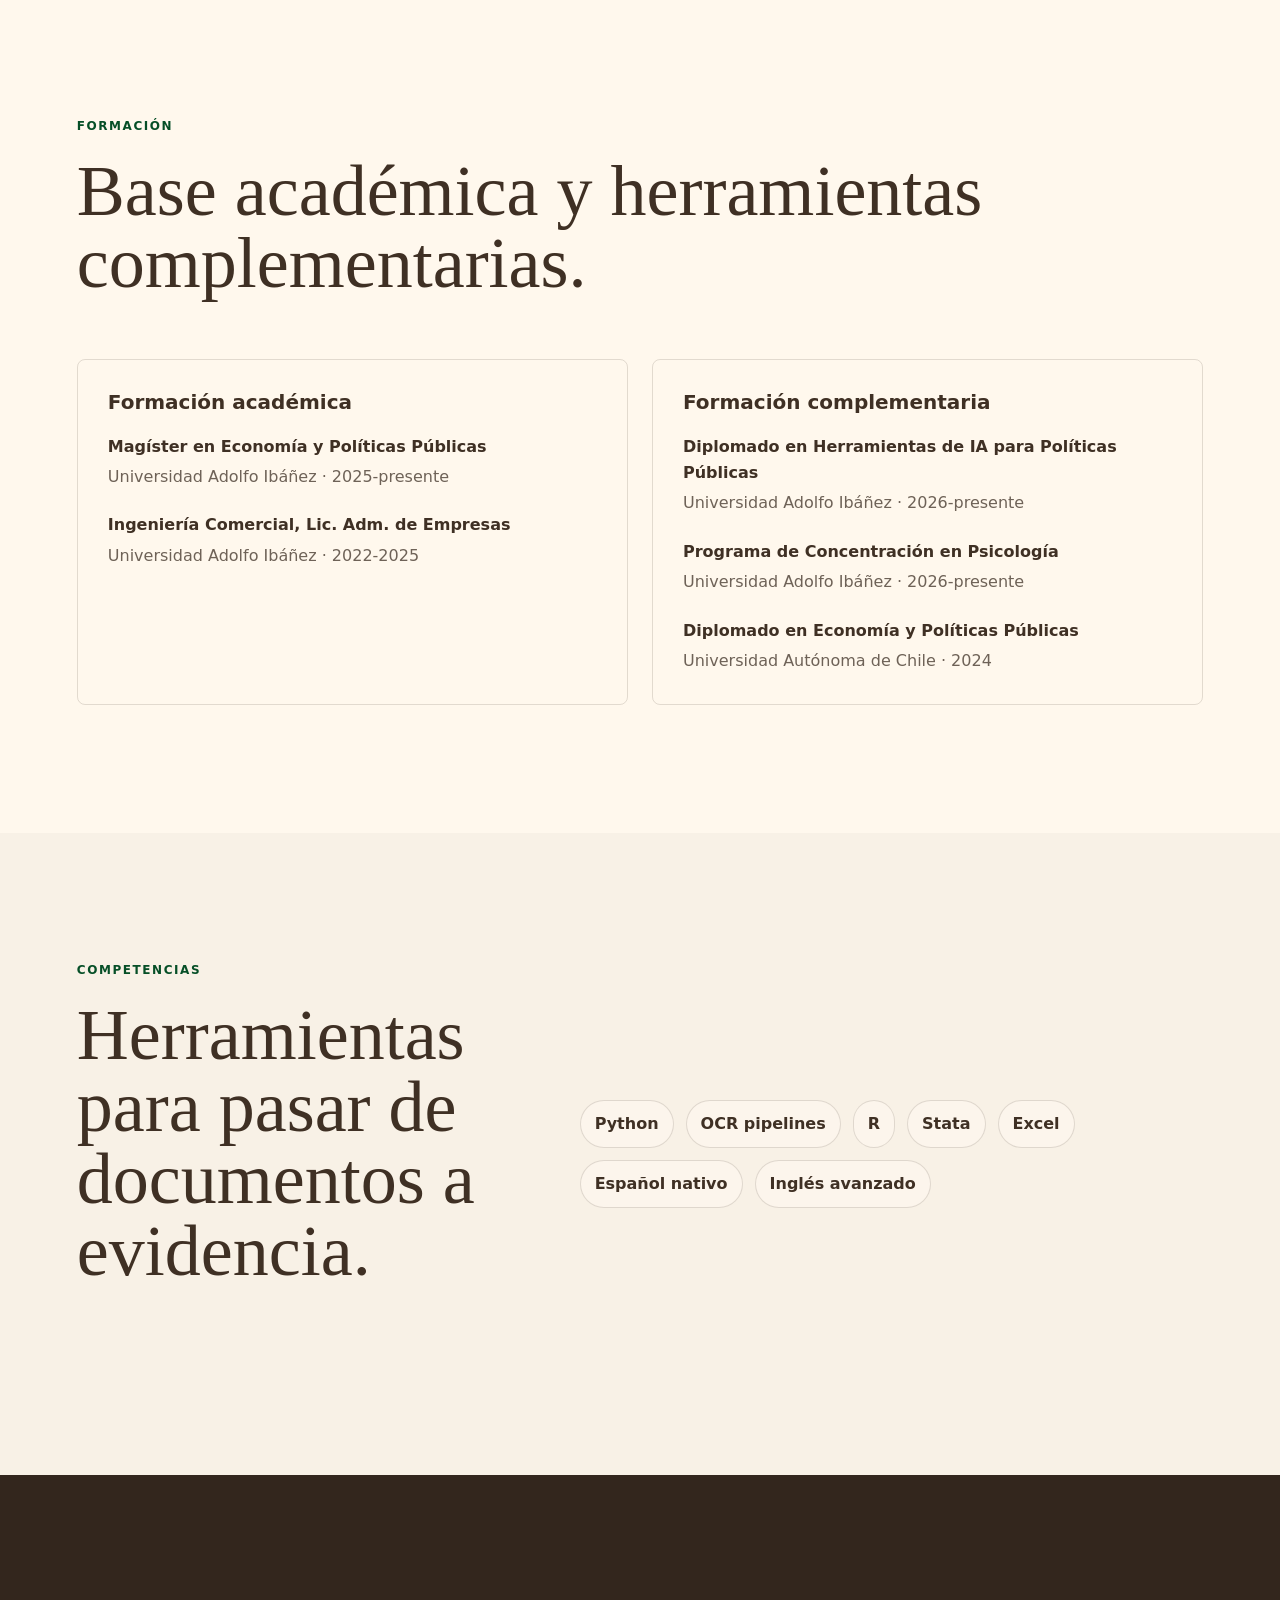
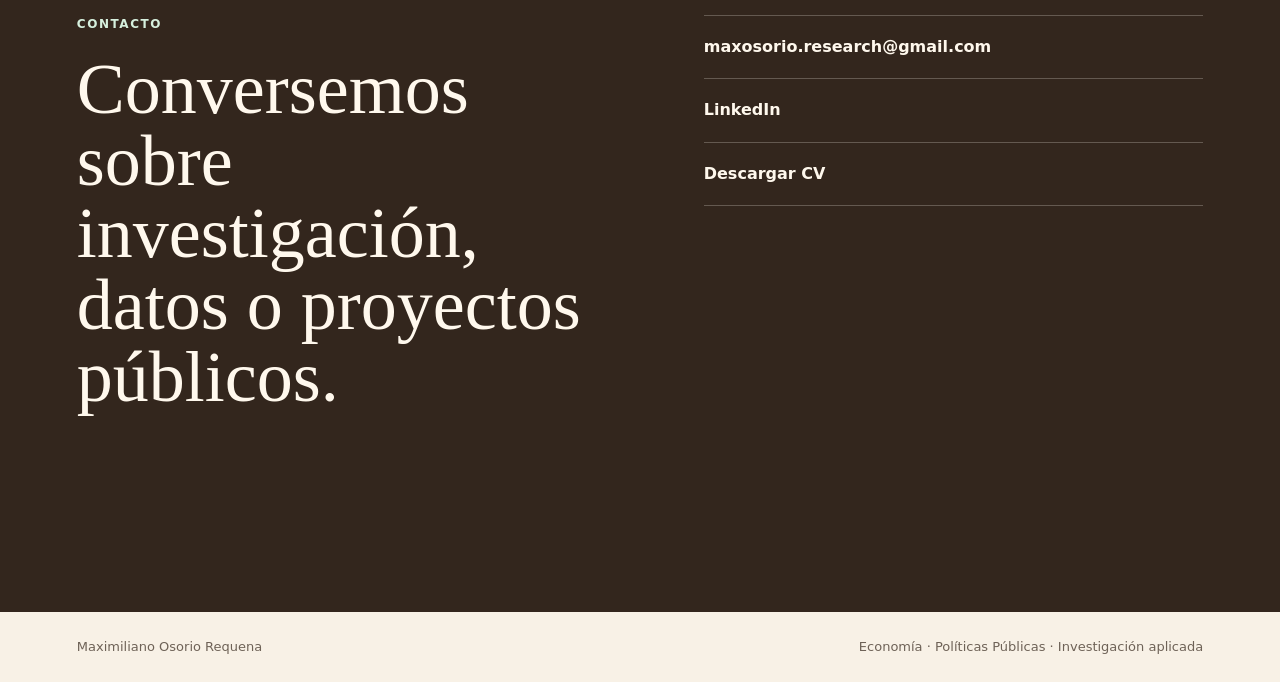
==== commit a3803bb4: "Remove old current page link" ====
--- a/index.html
+++ b/index.html
@@ -252,7 +252,6 @@
         <div class="contact-links reveal">
           <a href="mailto:maxosorio.research@gmail.com">maxosorio.research@gmail.com</a>
           <a href="https://www.linkedin.com/in/maximiliano-osorio-requena-363098266" target="_blank" rel="noopener">LinkedIn</a>
-          <a href="https://maximiliano-osorio.notion.site/" target="_blank" rel="noopener">Página actual</a>
           <a href="assets/docs/cv-maximiliano-osorio-r.pdf" target="_blank" rel="noopener">Descargar CV</a>
         </div>
       </section>
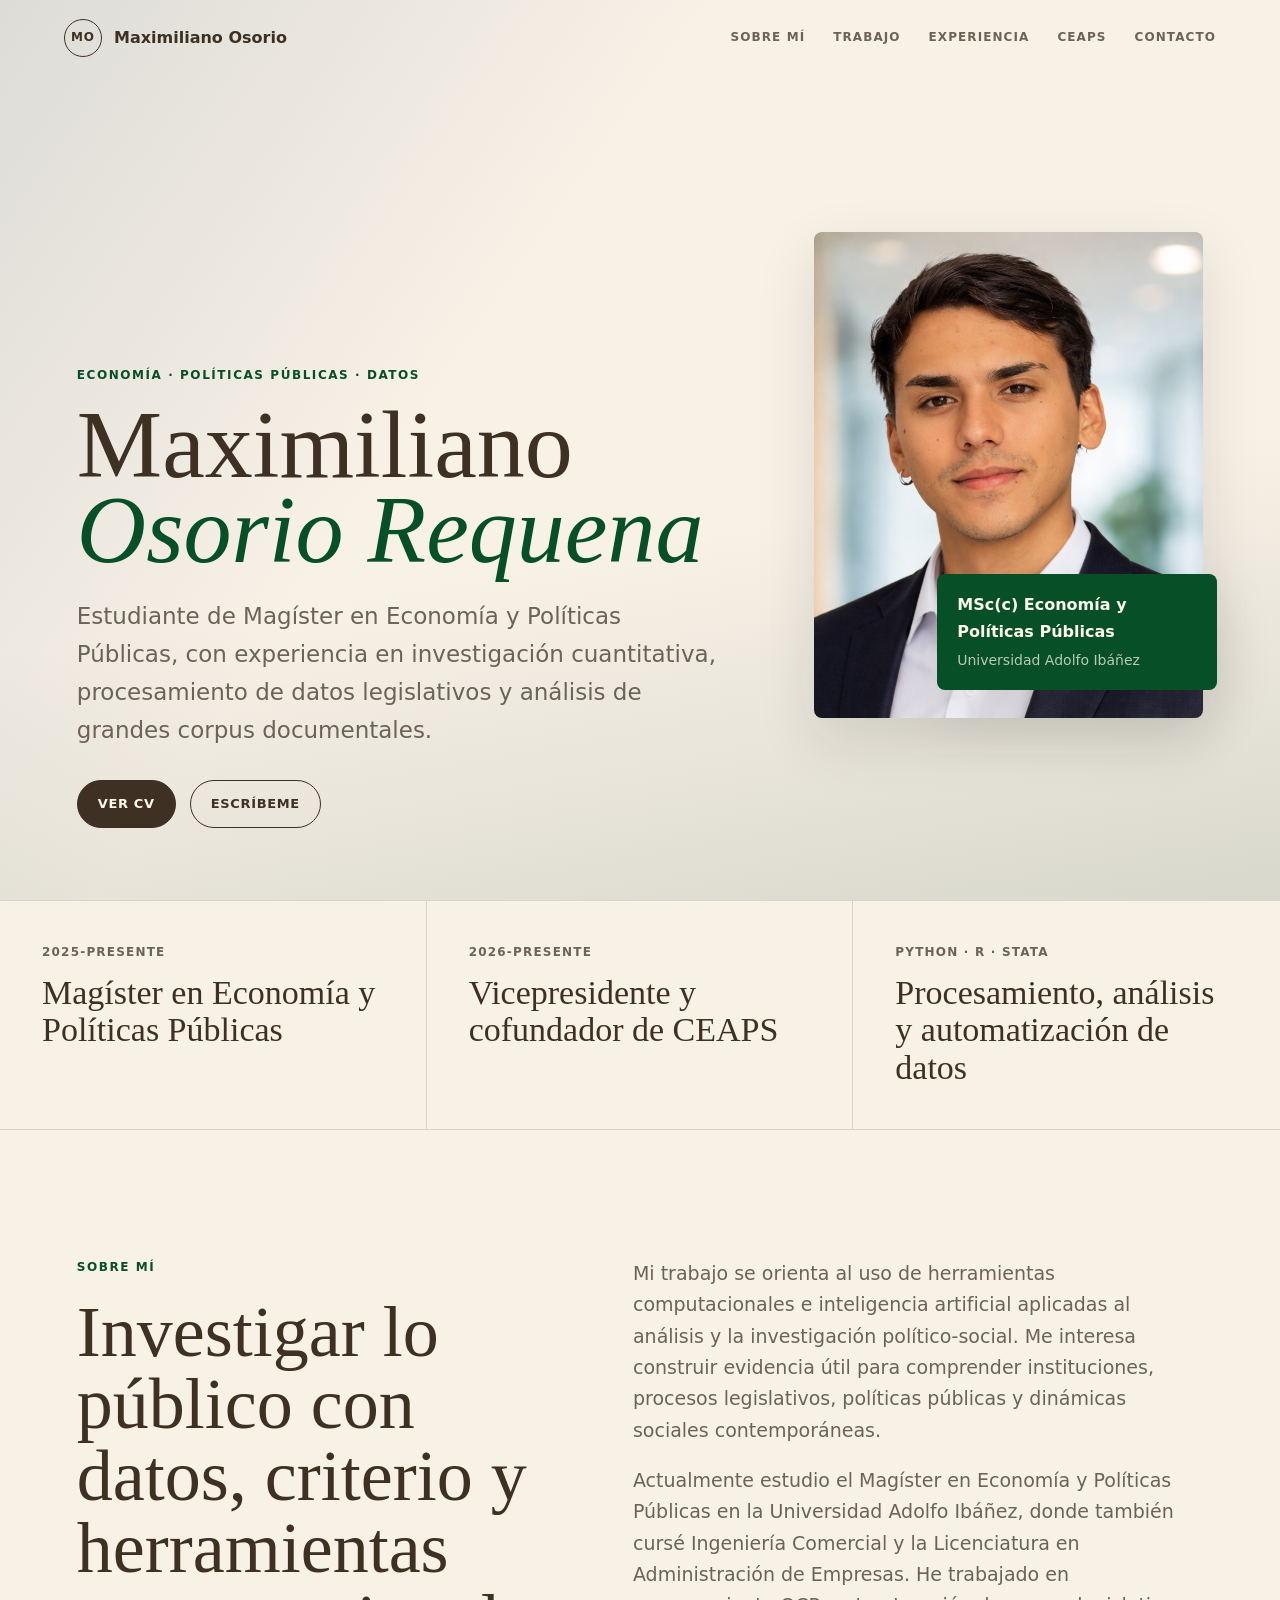
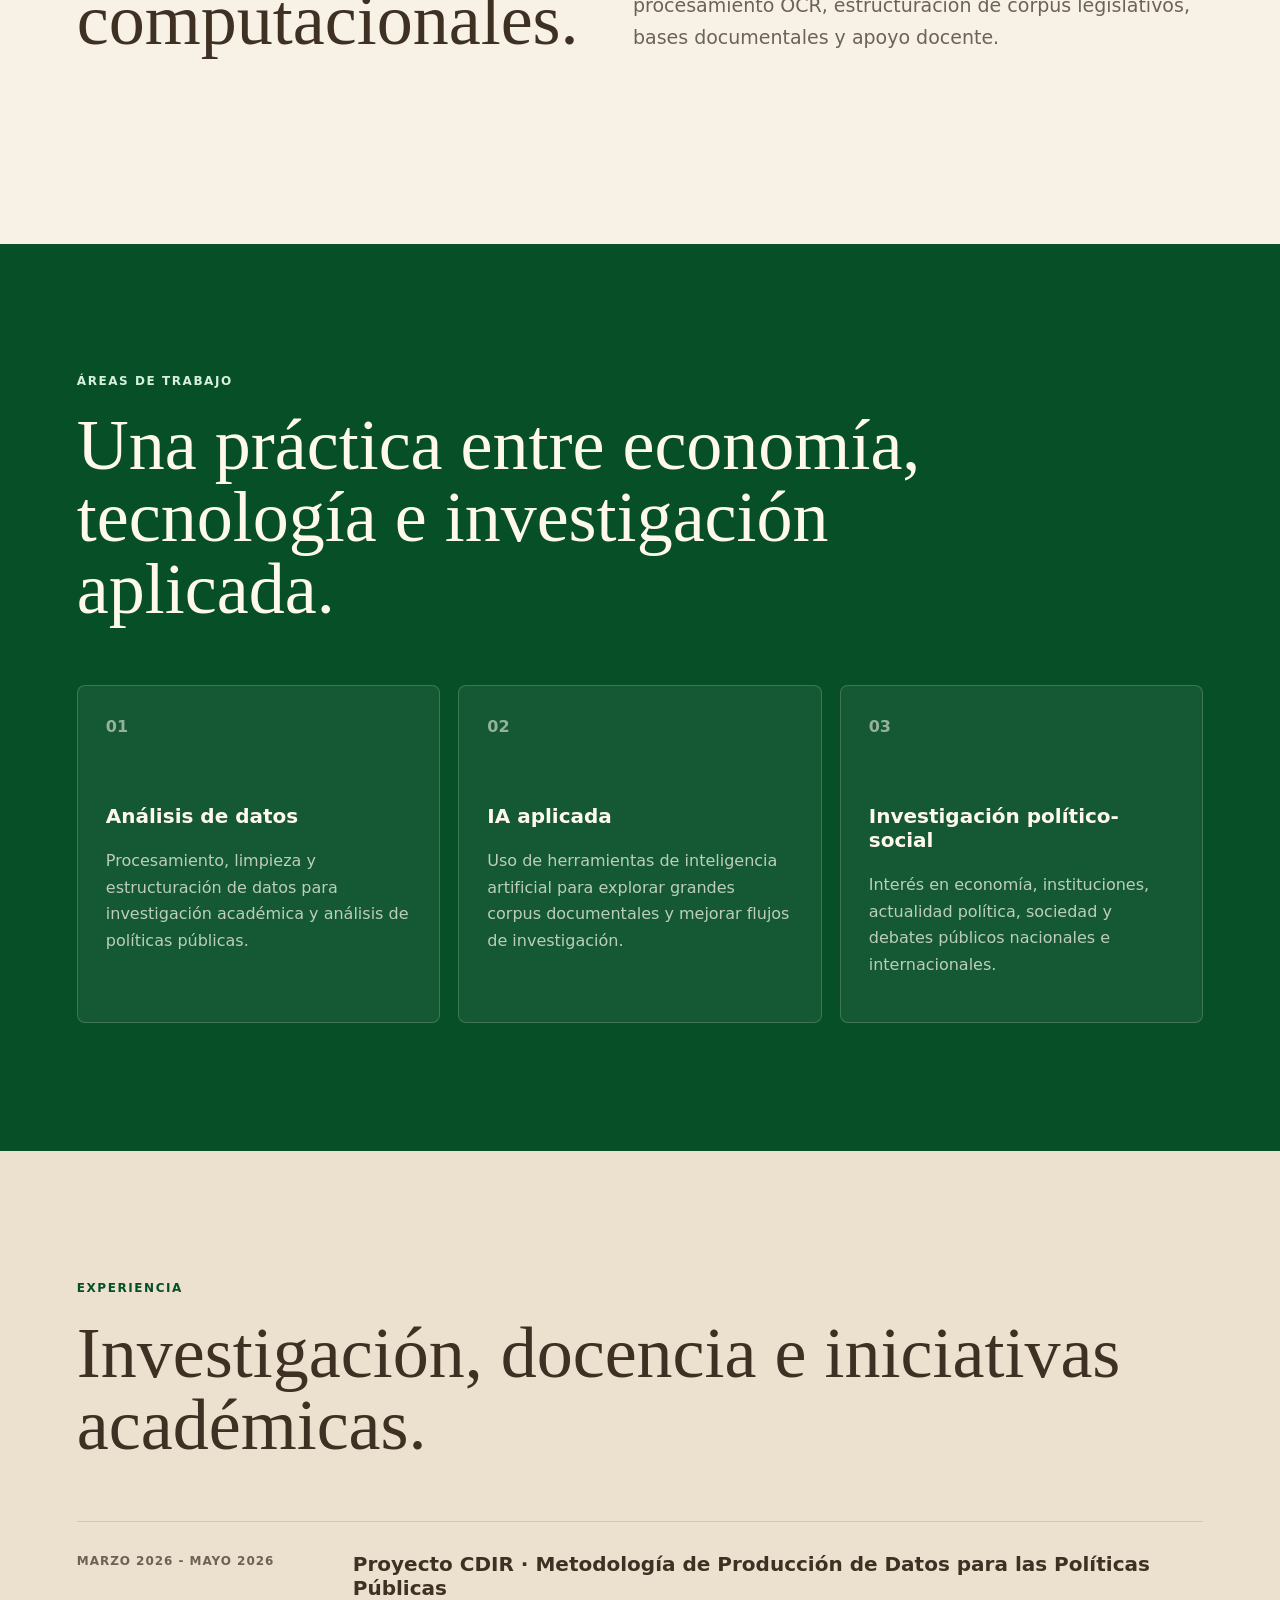
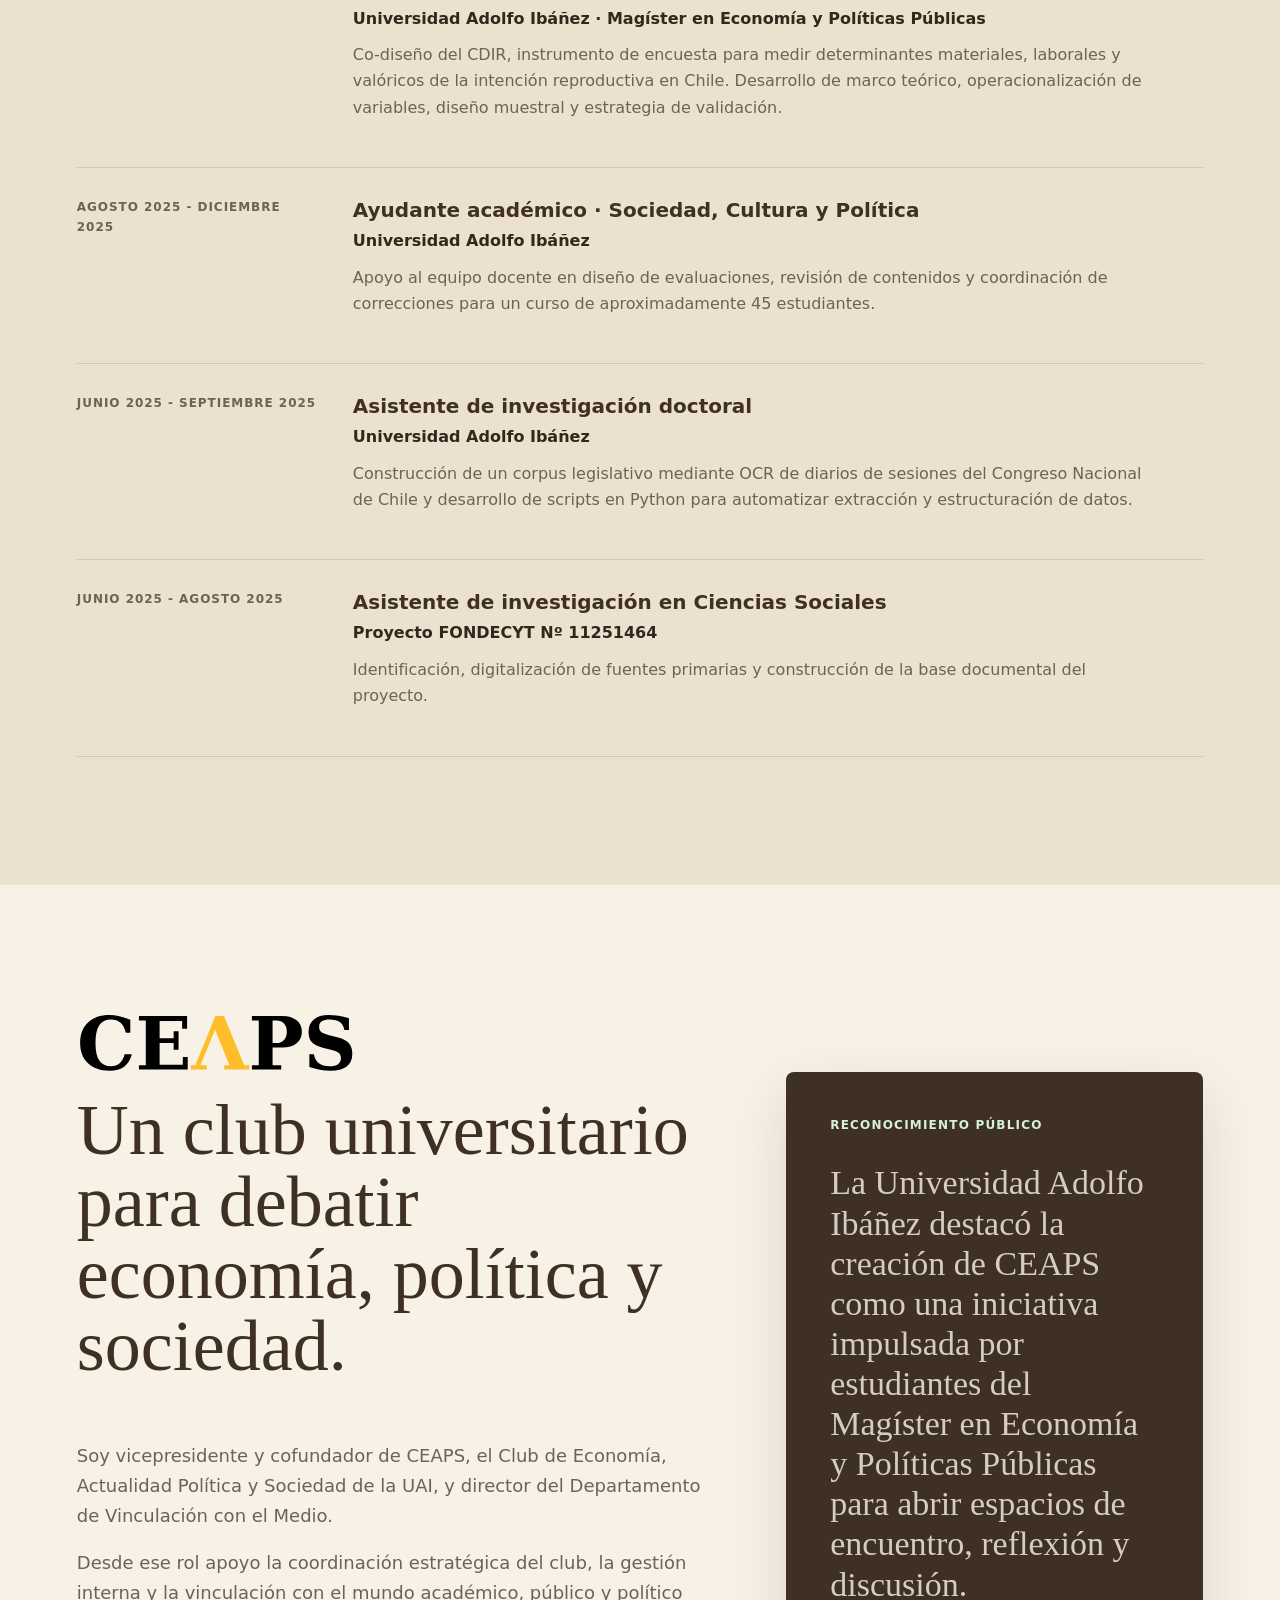
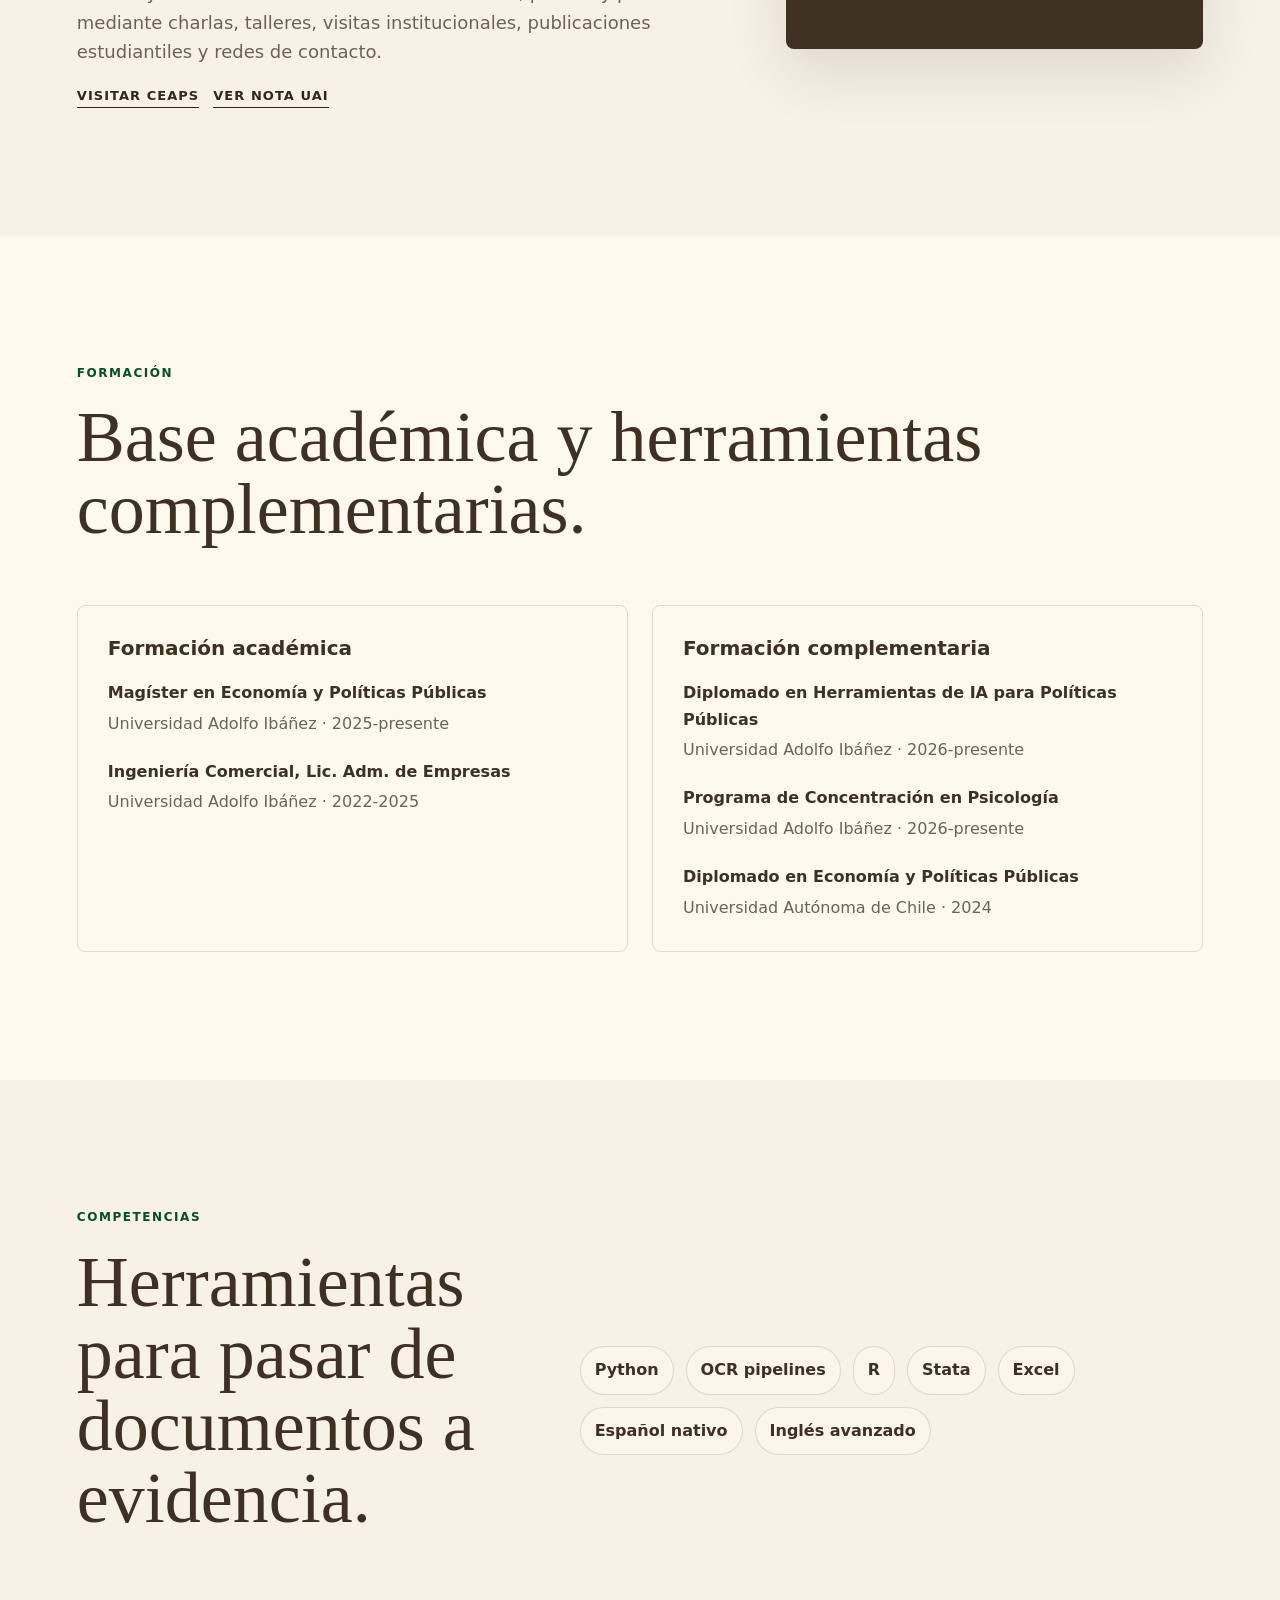
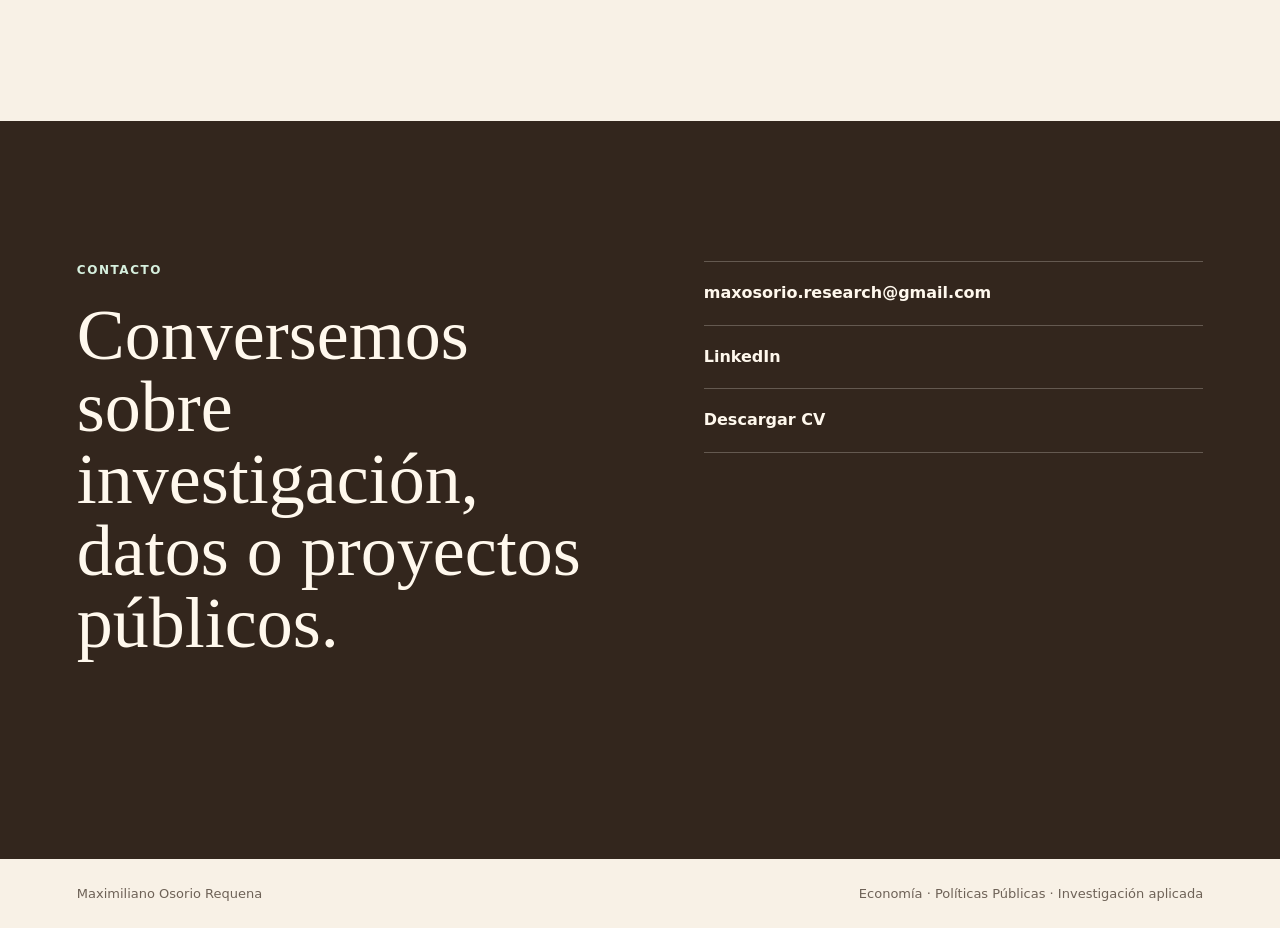
==== commit 4ff61df0: "Add CDIR academic experience" ====
--- a/index.html
+++ b/index.html
@@ -146,6 +146,15 @@
 
         <div class="timeline">
           <article class="timeline-item reveal">
+            <time>Marzo 2026 - Mayo 2026</time>
+            <div>
+              <h3>Proyecto CDIR · Metodología de Producción de Datos para las Políticas Públicas</h3>
+              <p class="place">Universidad Adolfo Ibáñez · Magíster en Economía y Políticas Públicas</p>
+              <p>Co-diseño del CDIR, instrumento de encuesta para medir determinantes materiales, laborales y valóricos de la intención reproductiva en Chile. Desarrollo de marco teórico, operacionalización de variables, diseño muestral y estrategia de validación.</p>
+            </div>
+          </article>
+
+          <article class="timeline-item reveal">
             <time>Agosto 2025 - Diciembre 2025</time>
             <div>
               <h3>Ayudante académico · Sociedad, Cultura y Política</h3>
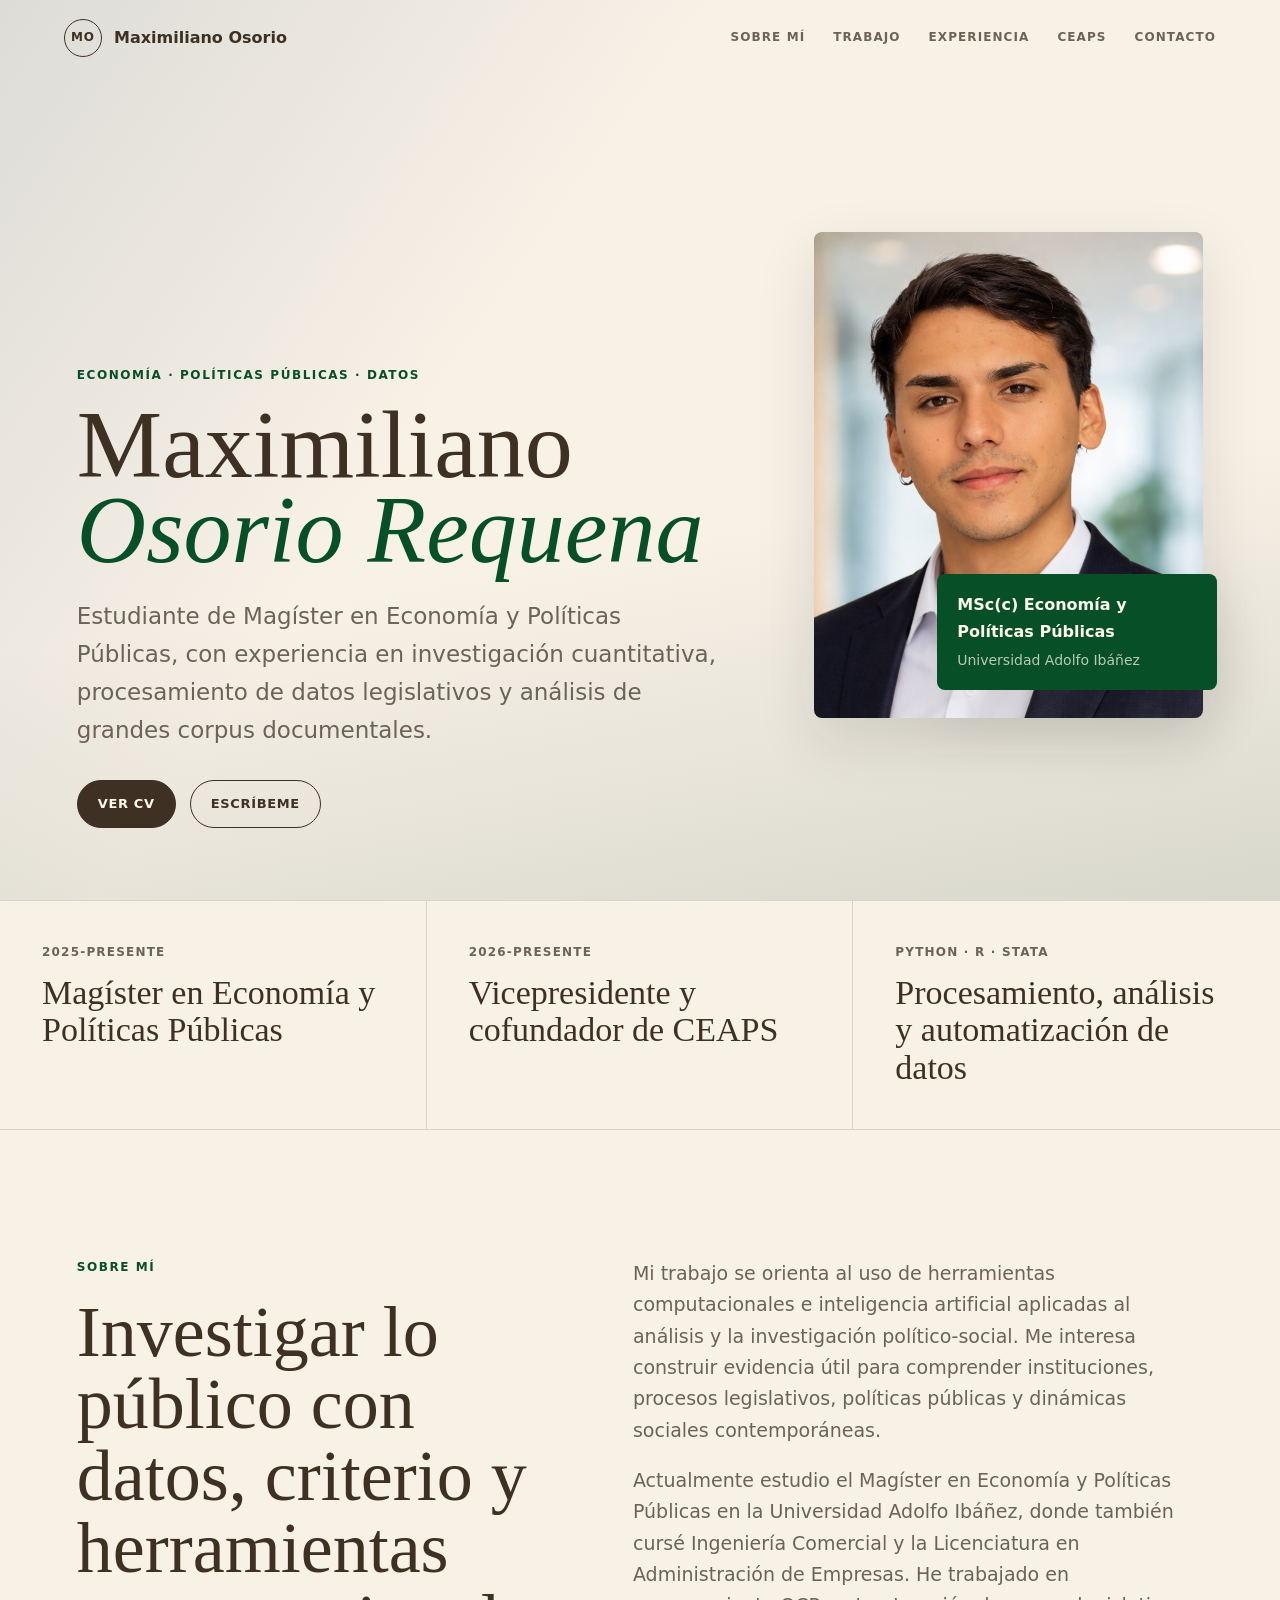
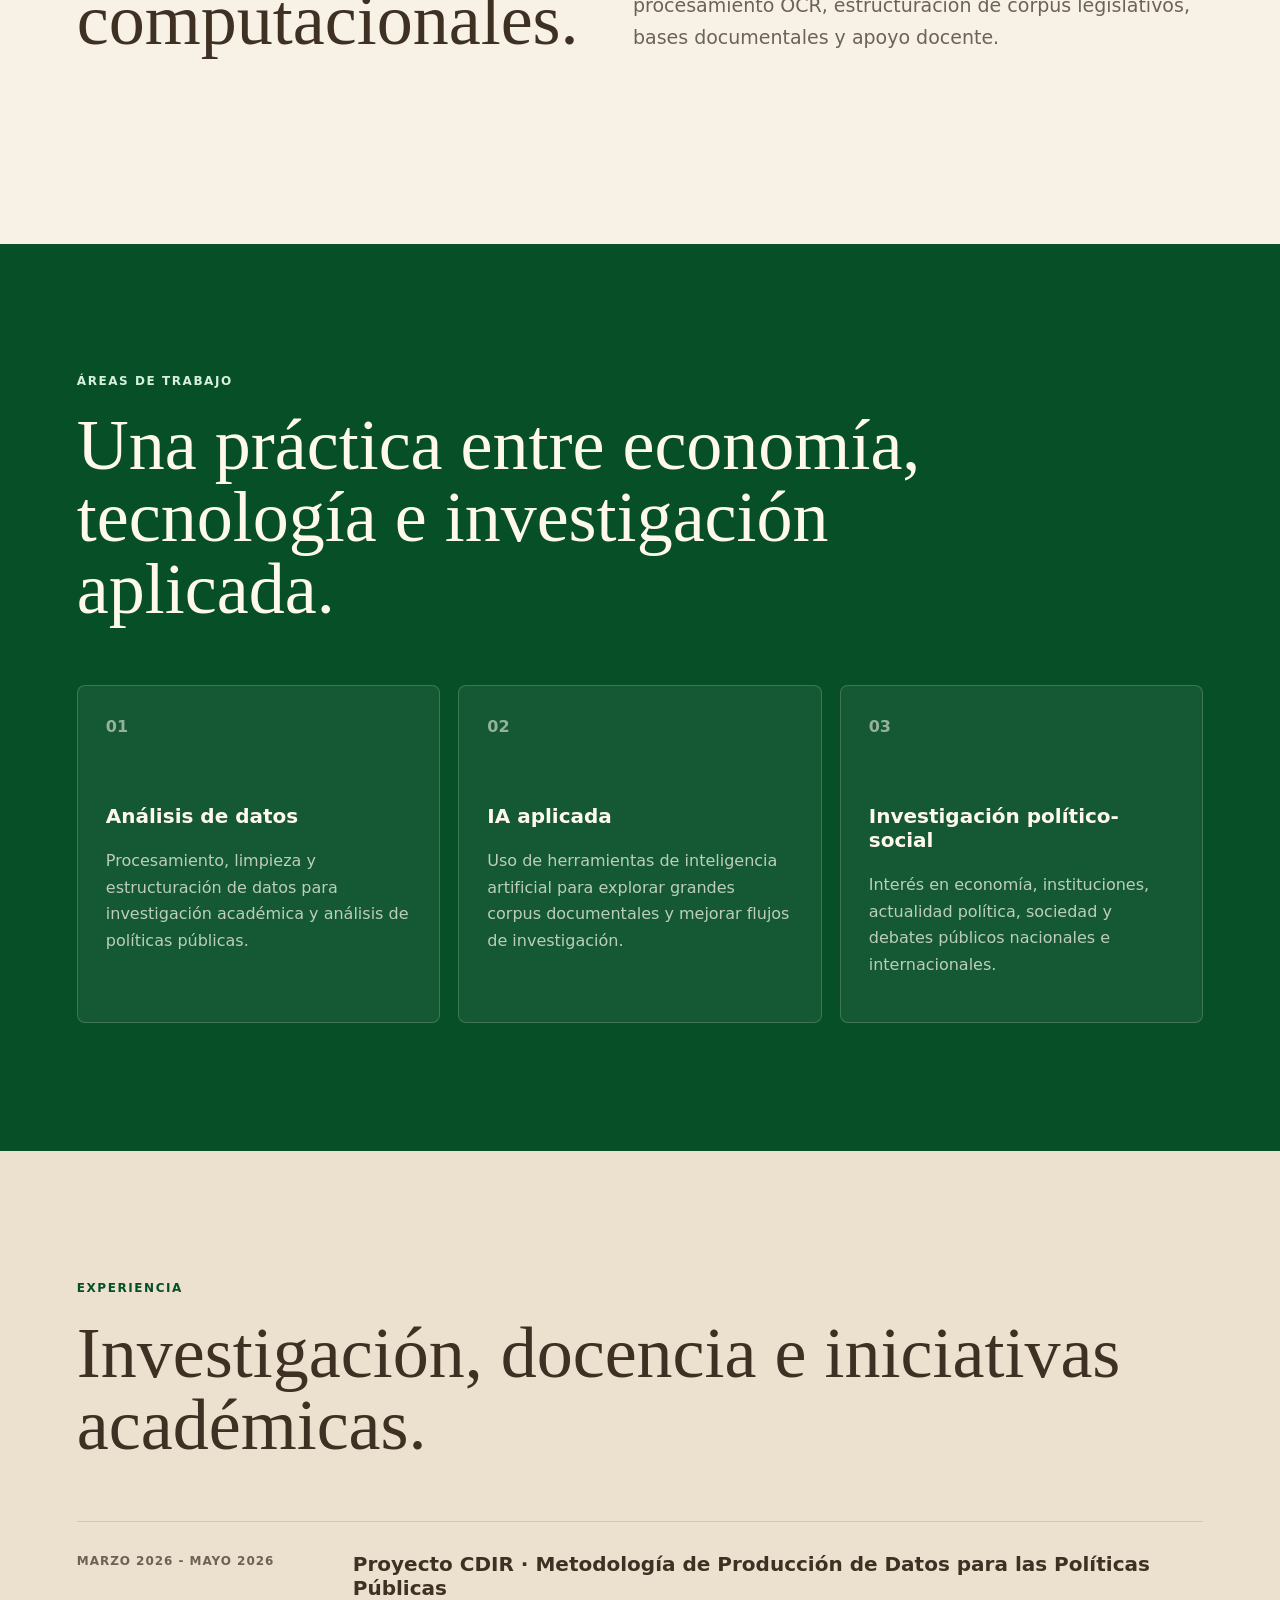
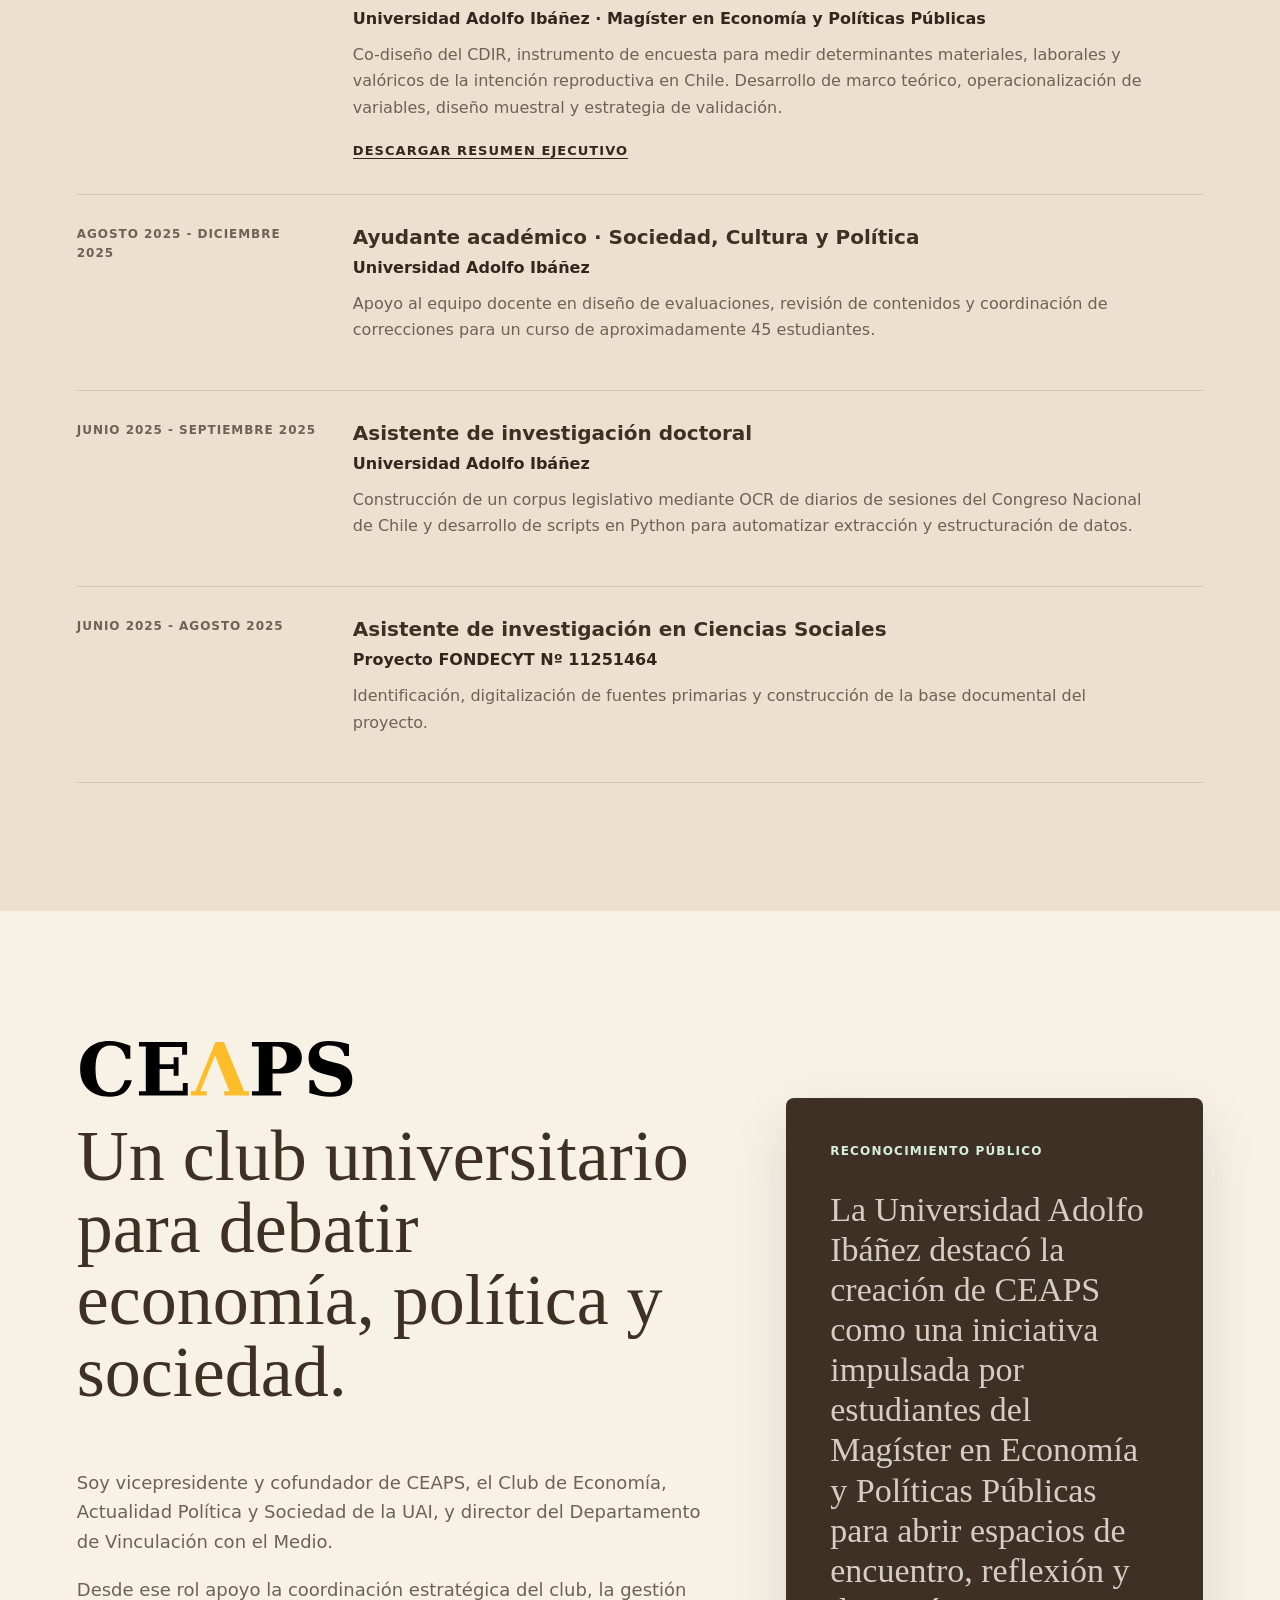
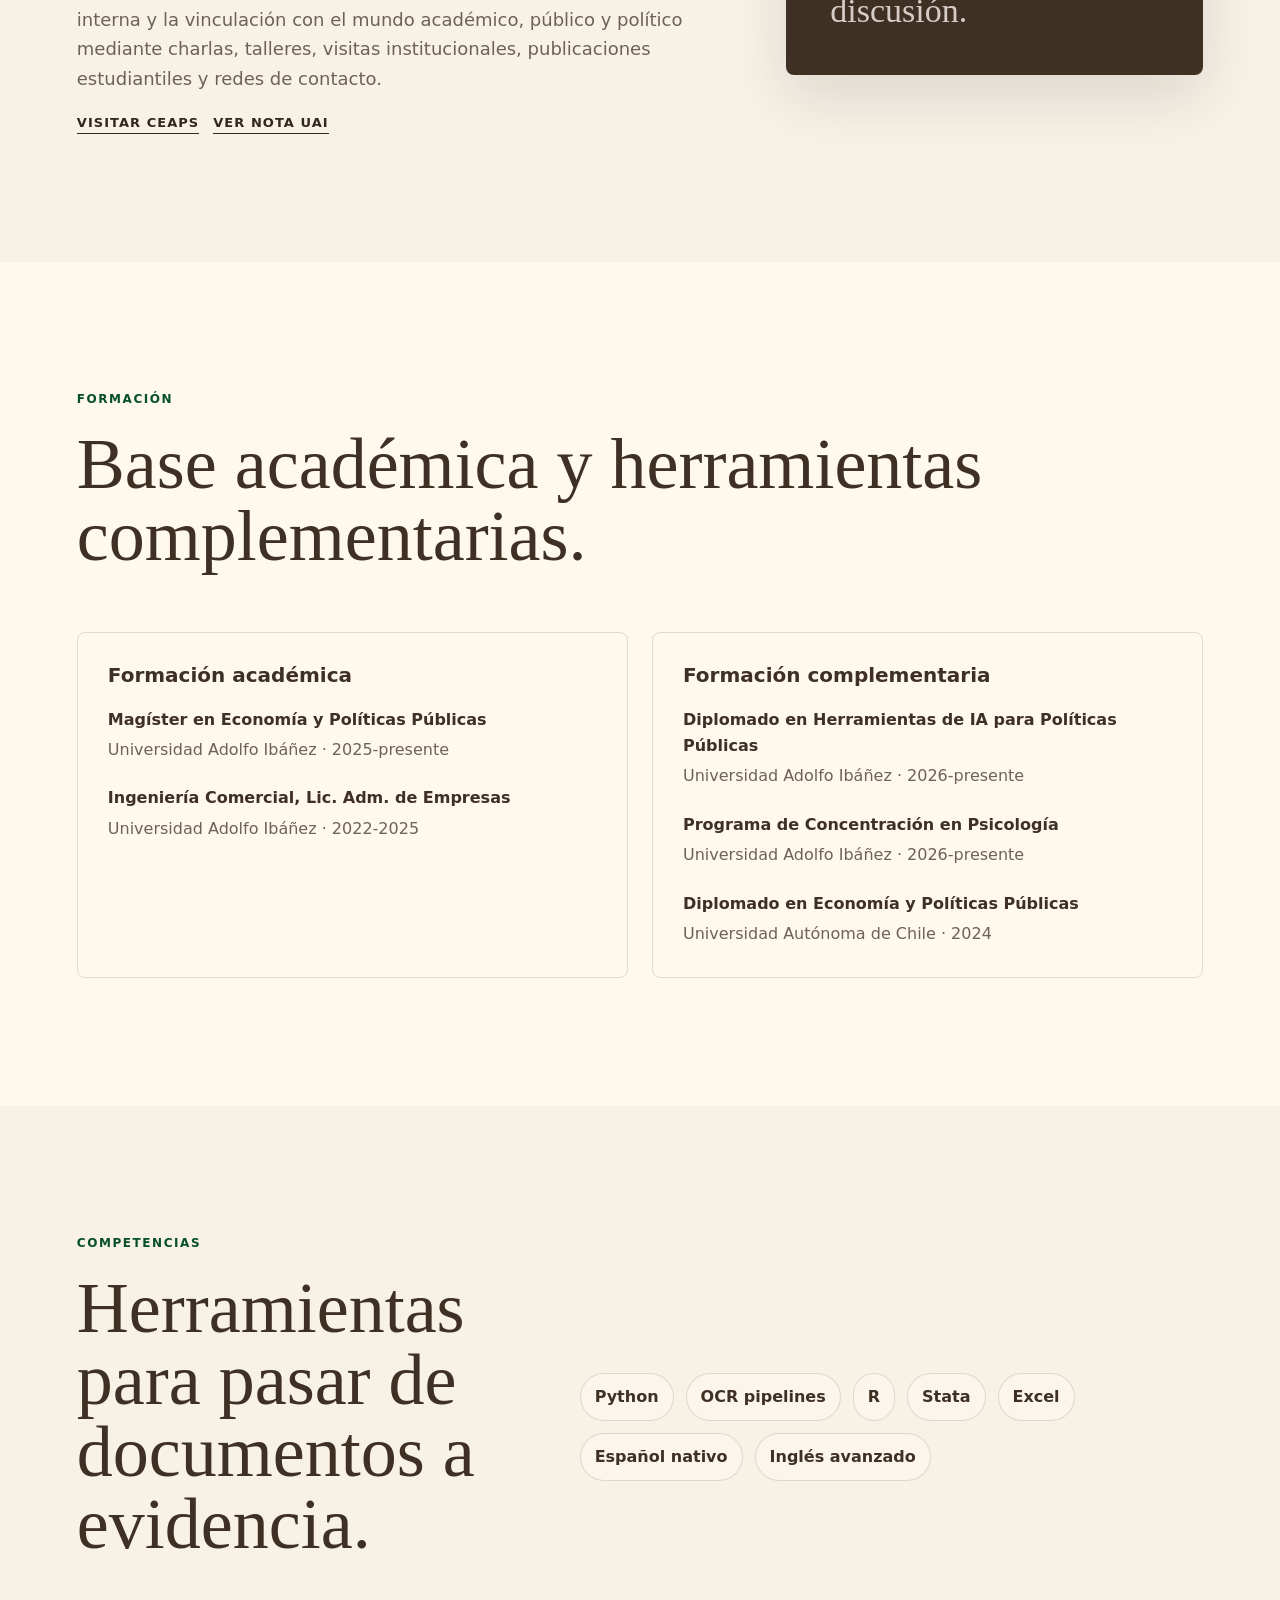
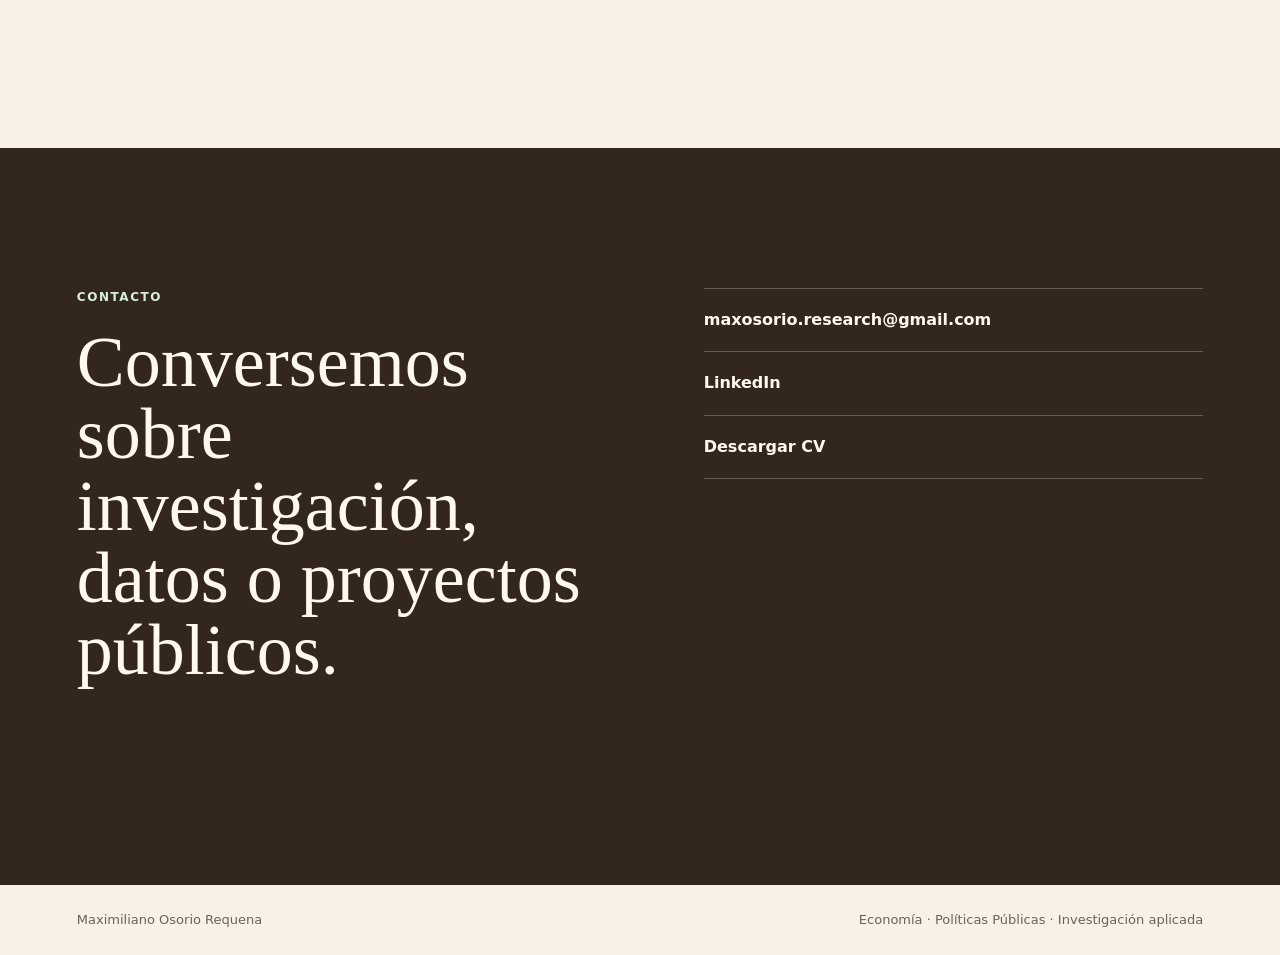
==== commit e12060ce: "Add CDIR executive summary download" ====
--- a/index.html
+++ b/index.html
@@ -151,6 +151,9 @@
               <h3>Proyecto CDIR · Metodología de Producción de Datos para las Políticas Públicas</h3>
               <p class="place">Universidad Adolfo Ibáñez · Magíster en Economía y Políticas Públicas</p>
               <p>Co-diseño del CDIR, instrumento de encuesta para medir determinantes materiales, laborales y valóricos de la intención reproductiva en Chile. Desarrollo de marco teórico, operacionalización de variables, diseño muestral y estrategia de validación.</p>
+              <p class="timeline-download">
+                <a class="text-link" href="assets/docs/cdir-resumen-ejecutivo.pdf" target="_blank" rel="noopener" download>Descargar resumen ejecutivo</a>
+              </p>
             </div>
           </article>
 
--- a/assets/css/styles.css
+++ b/assets/css/styles.css
@@ -444,6 +444,10 @@
   font-weight: 800;
 }
 
+.timeline-item .timeline-download {
+  margin: 14px 0 0;
+}
+
 .feature-section {
   display: grid;
   grid-template-columns: minmax(0, 1.05fr) minmax(280px, 0.7fr);
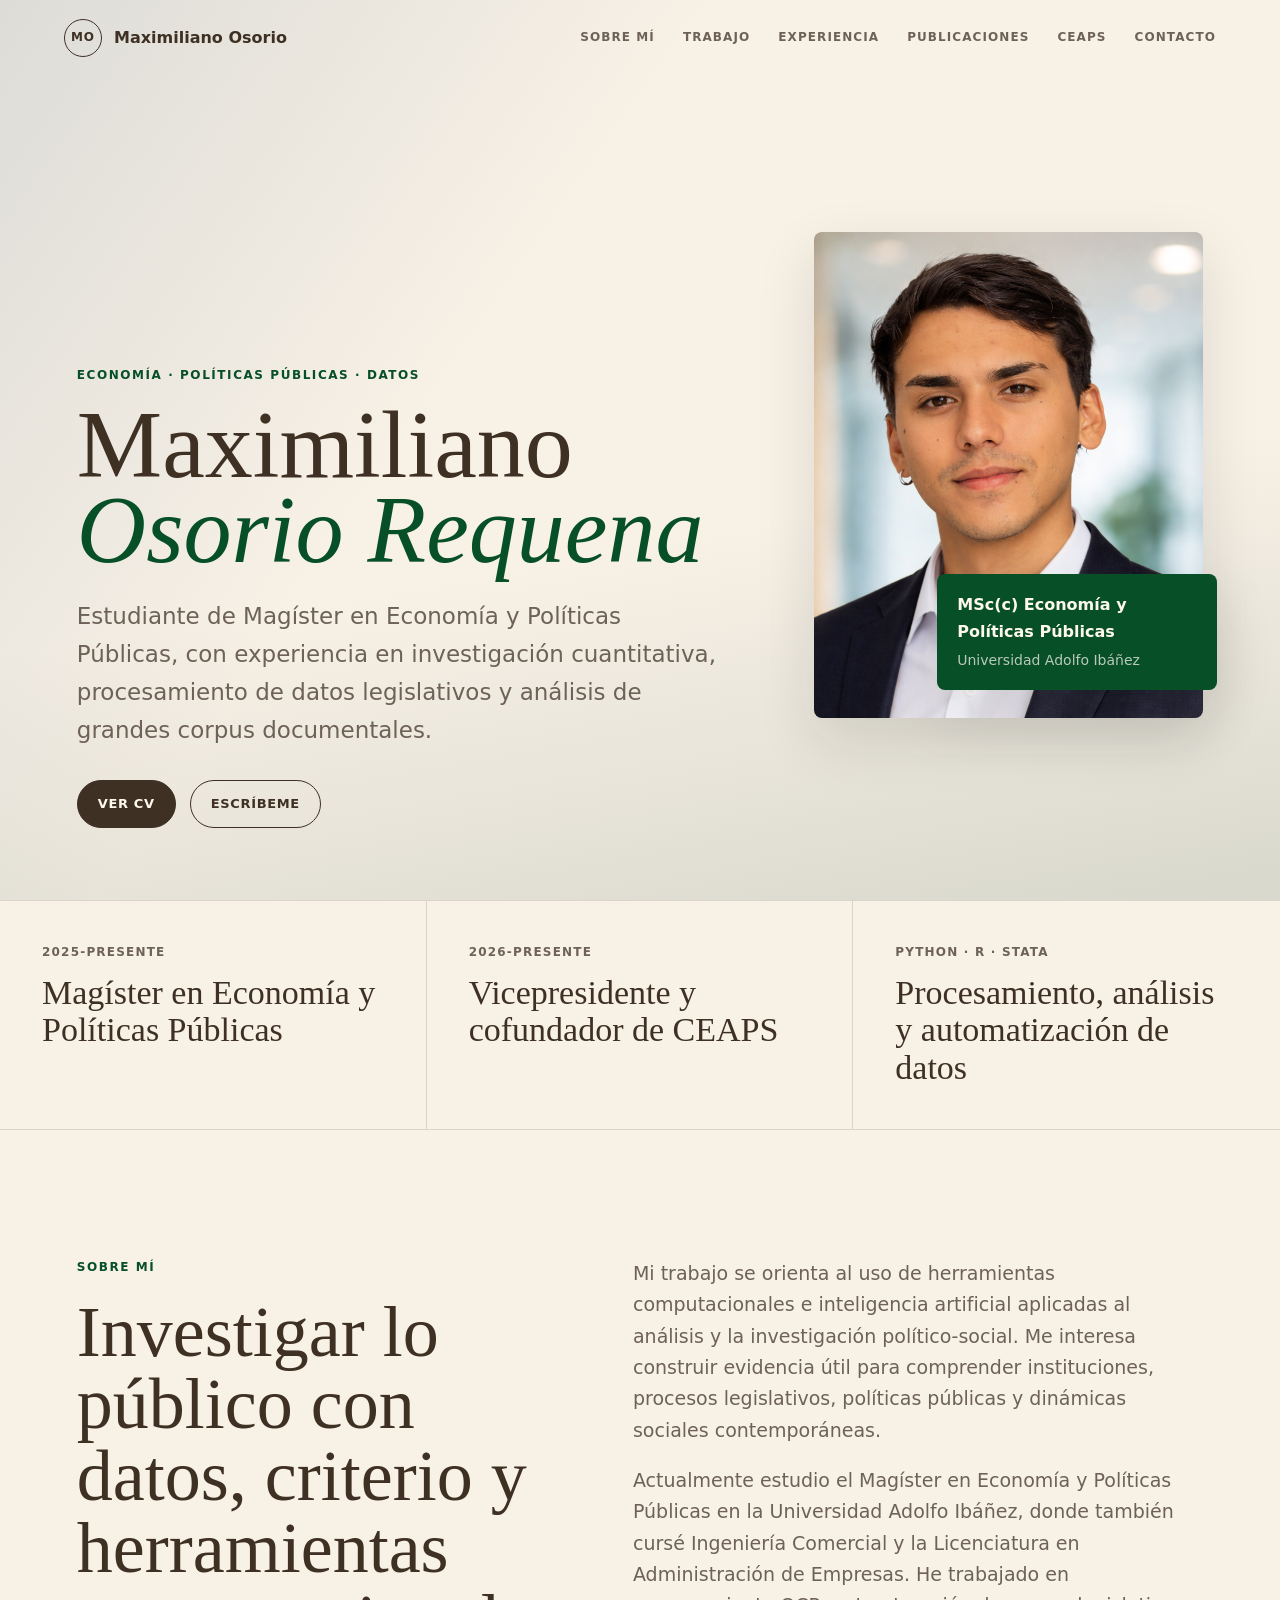
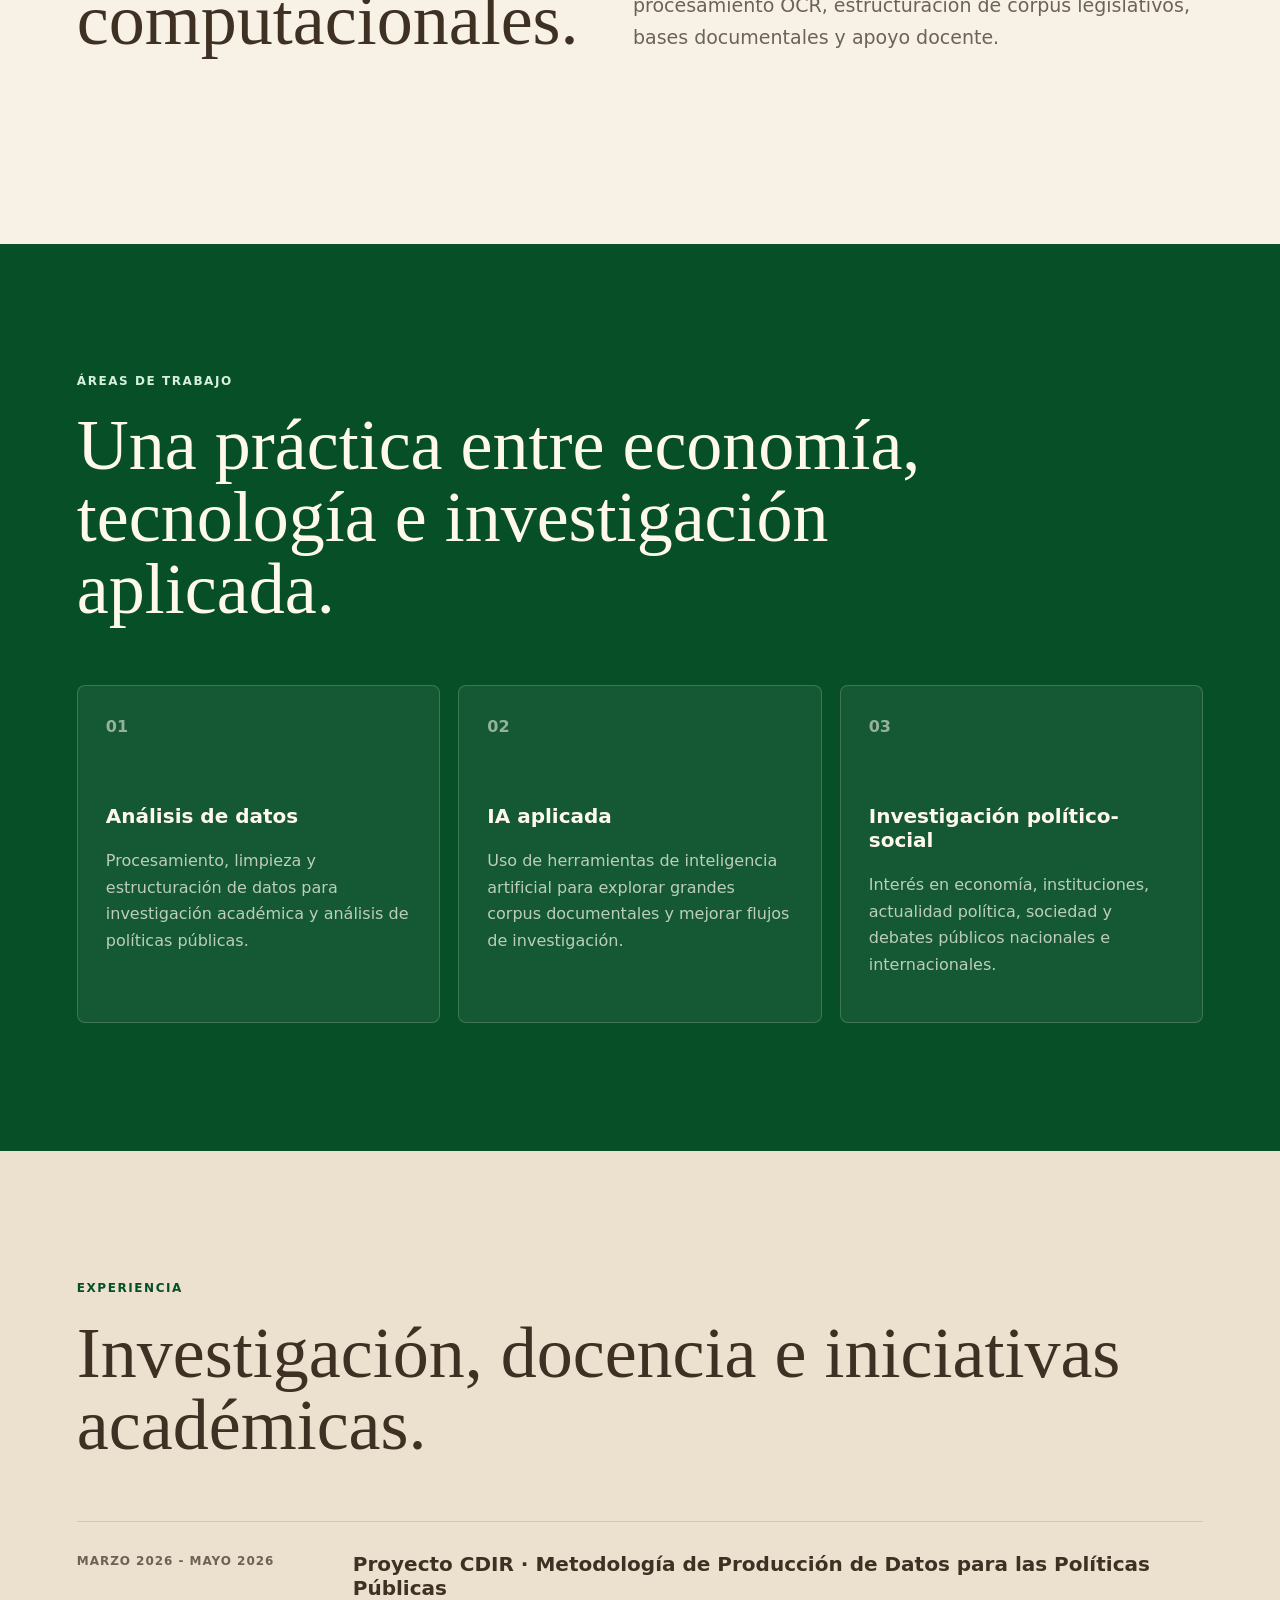
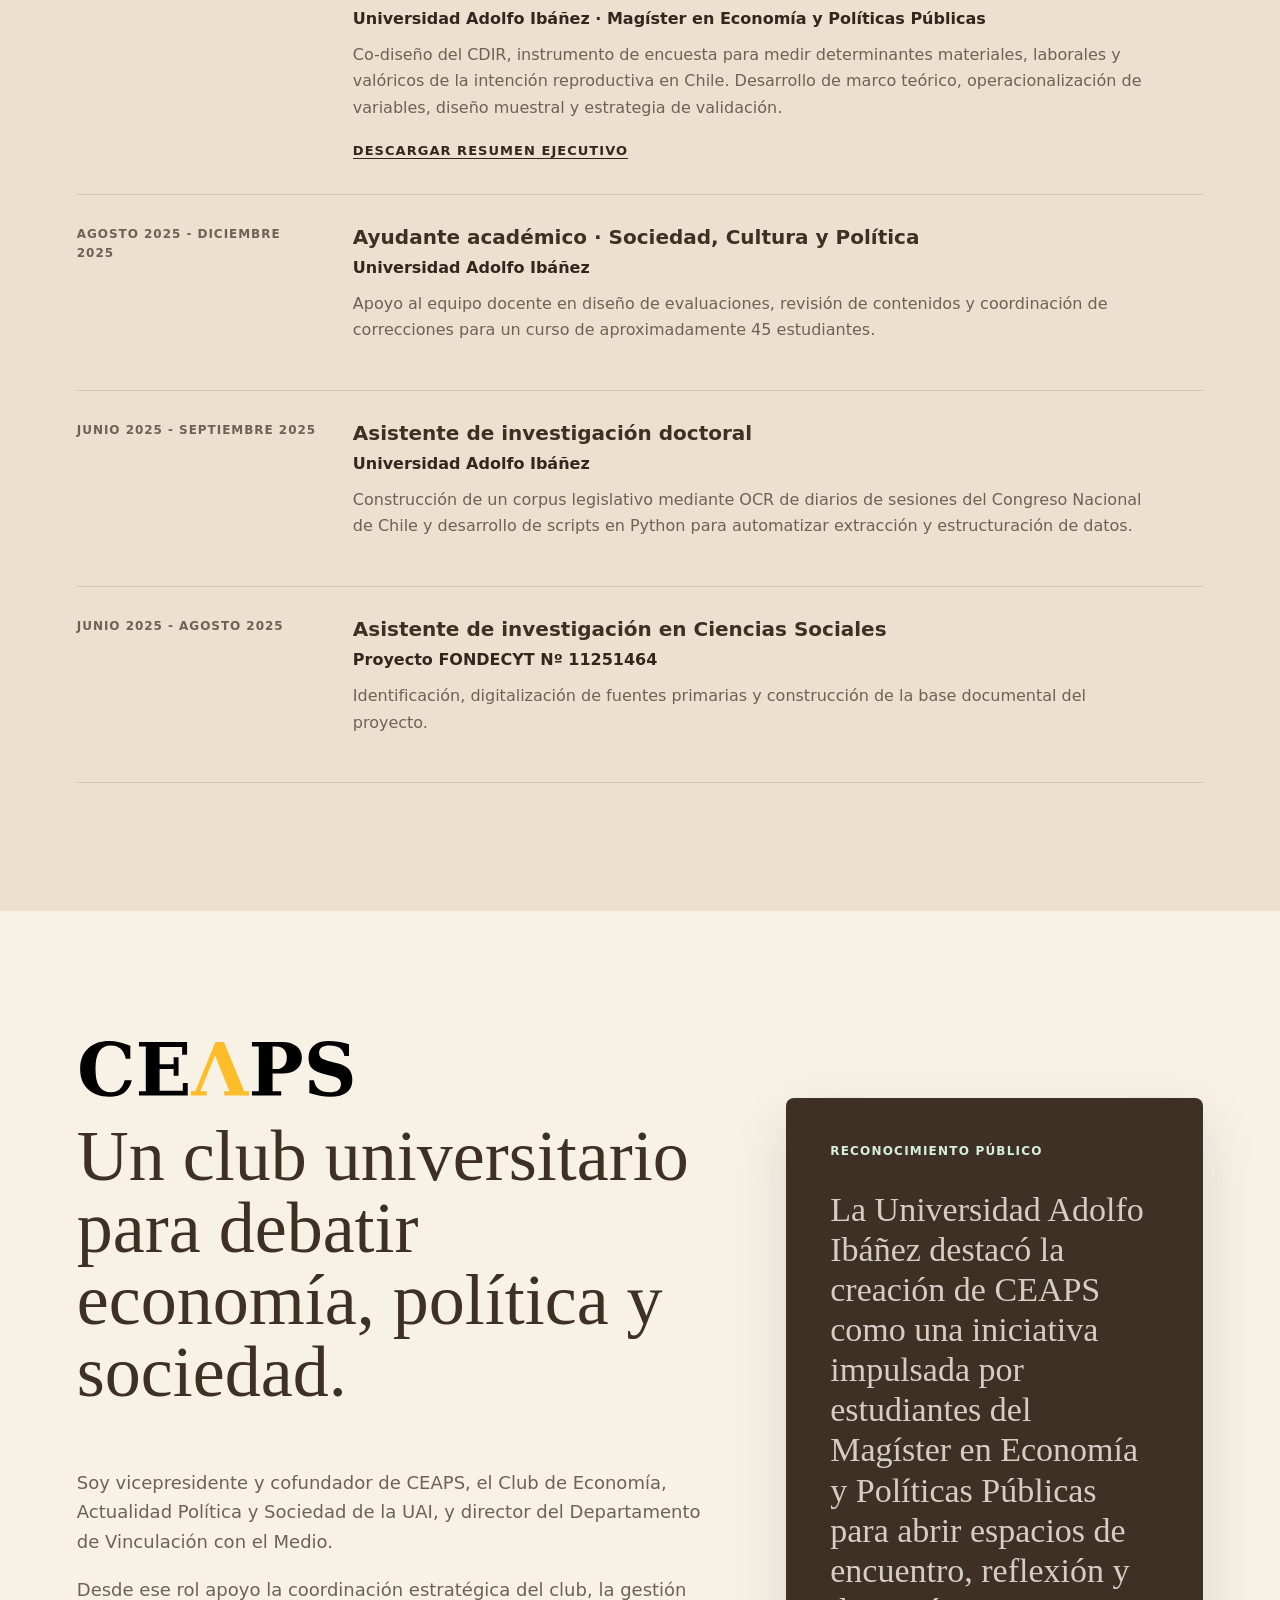
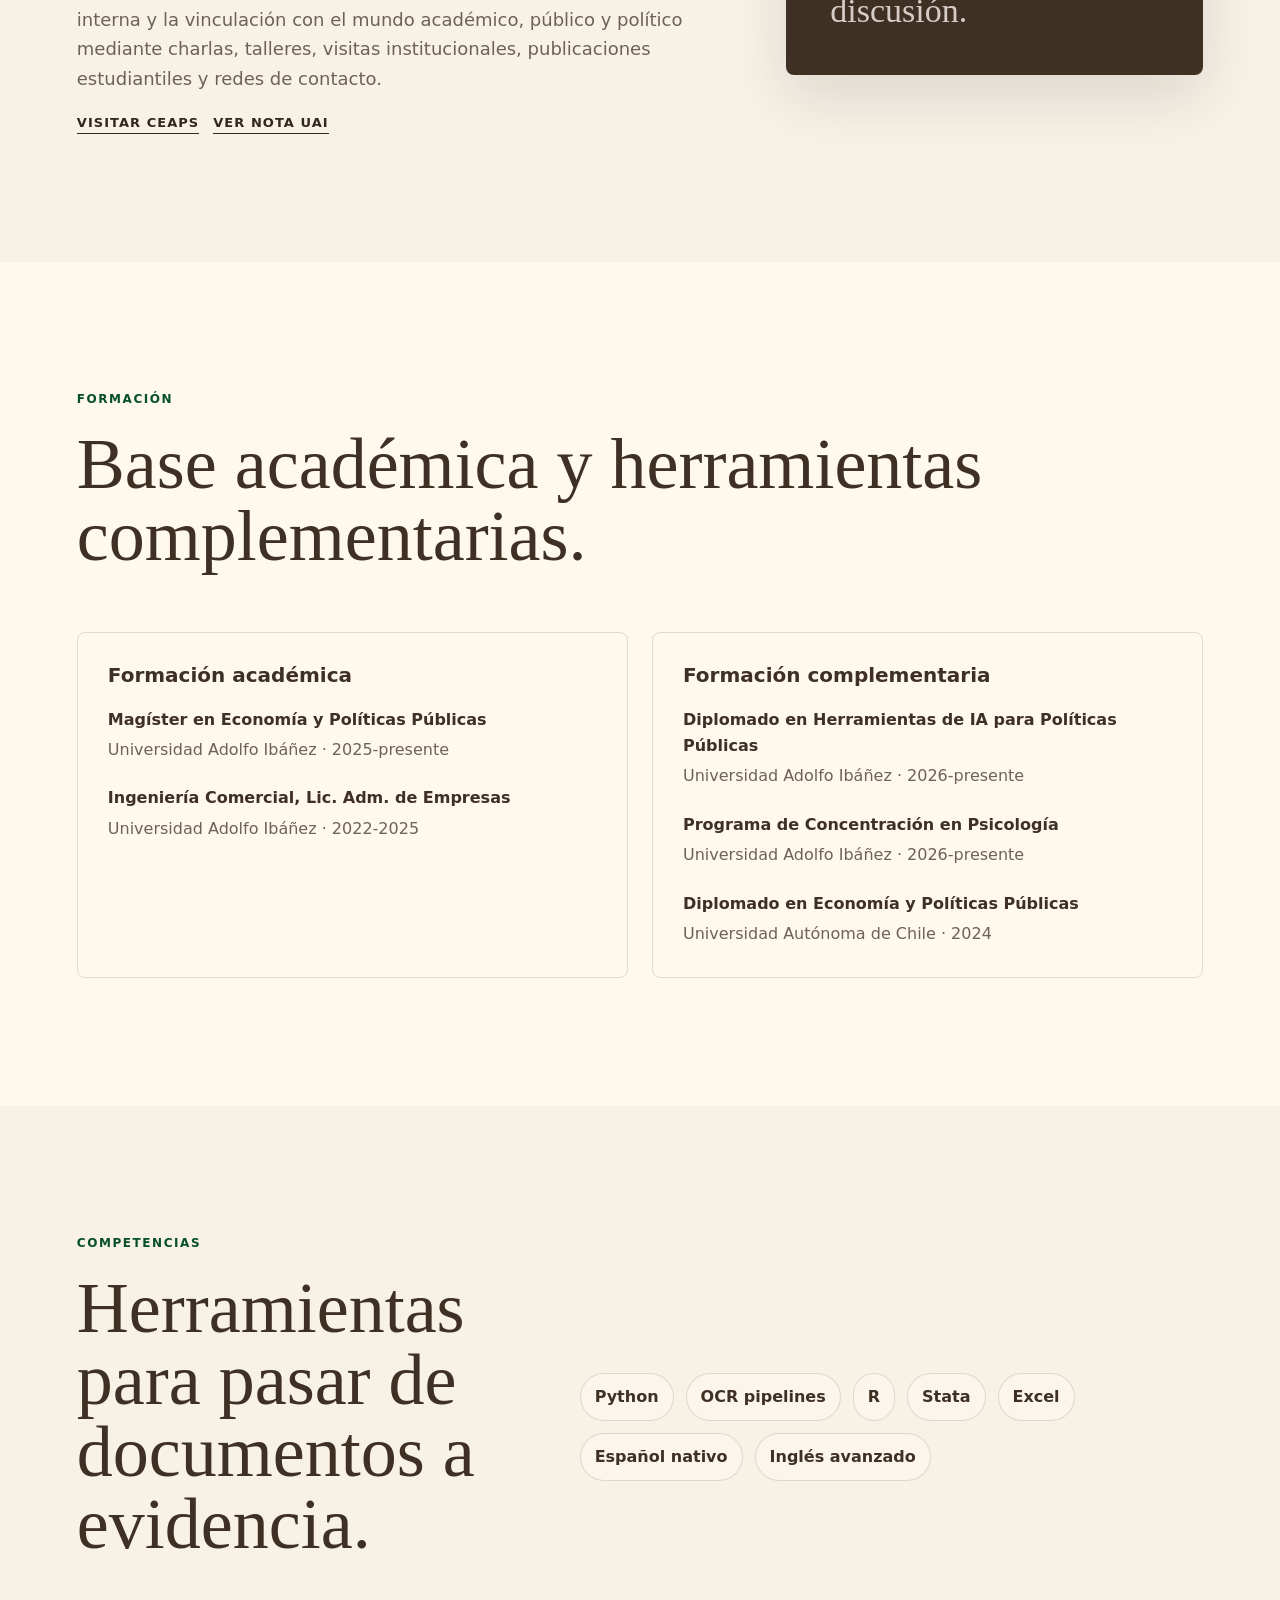
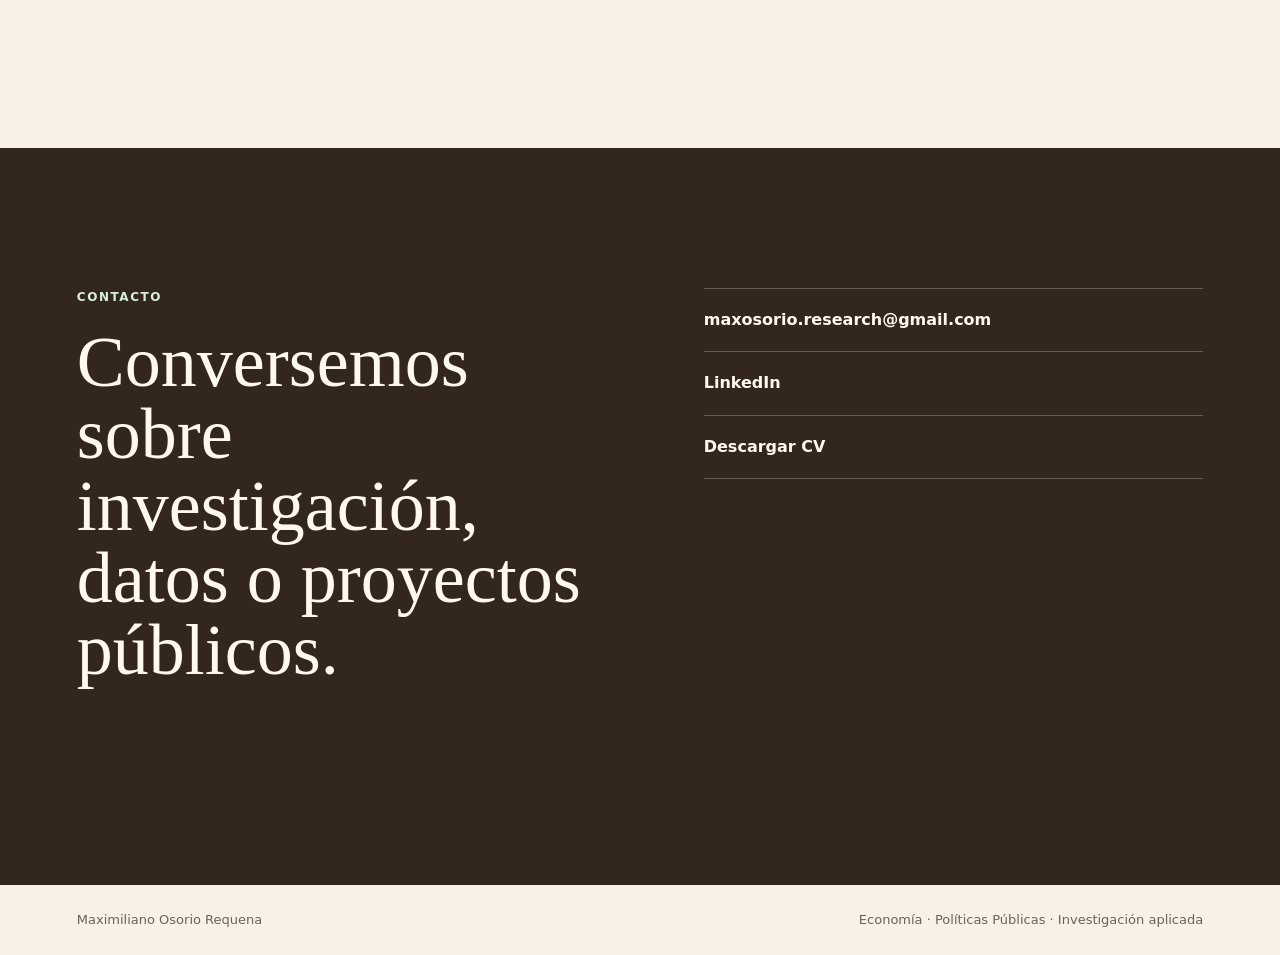
==== commit 4c7a2446: "Add publications page" ====
--- a/index.html
+++ b/index.html
@@ -38,6 +38,7 @@
         <a href="#sobre-mi">Sobre mí</a>
         <a href="#trabajo">Trabajo</a>
         <a href="#experiencia">Experiencia</a>
+        <a href="Publicaciones/">Publicaciones</a>
         <a href="#ceaps">CEAPS</a>
         <a href="#contacto">Contacto</a>
       </nav>
@@ -52,6 +53,7 @@
       <a href="#sobre-mi">Sobre mí</a>
       <a href="#trabajo">Trabajo</a>
       <a href="#experiencia">Experiencia</a>
+      <a href="Publicaciones/">Publicaciones</a>
       <a href="#ceaps">CEAPS</a>
       <a href="#contacto">Contacto</a>
     </nav>
--- a/assets/css/styles.css
+++ b/assets/css/styles.css
@@ -590,6 +590,29 @@
   font-weight: 800;
 }
 
+.publications-main {
+  min-height: calc(100vh - 88px);
+  padding: clamp(112px, 15vw, 172px) clamp(22px, 6vw, 78px) clamp(76px, 11vw, 132px);
+  background:
+    linear-gradient(125deg, rgba(36, 79, 114, 0.12), transparent 36%),
+    linear-gradient(350deg, rgba(23, 63, 53, 0.12), transparent 42%),
+    var(--paper);
+}
+
+.publications-empty {
+  max-width: 860px;
+}
+
+.publications-empty h1 {
+  max-width: 780px;
+}
+
+.publications-empty p {
+  max-width: 620px;
+  color: var(--muted);
+  font-size: clamp(18px, 2vw, 23px);
+}
+
 .site-footer {
   display: flex;
   justify-content: space-between;
@@ -691,6 +714,7 @@
   }
 
   .section,
+  .publications-main,
   .contact-section {
     padding-left: 18px;
     padding-right: 18px;
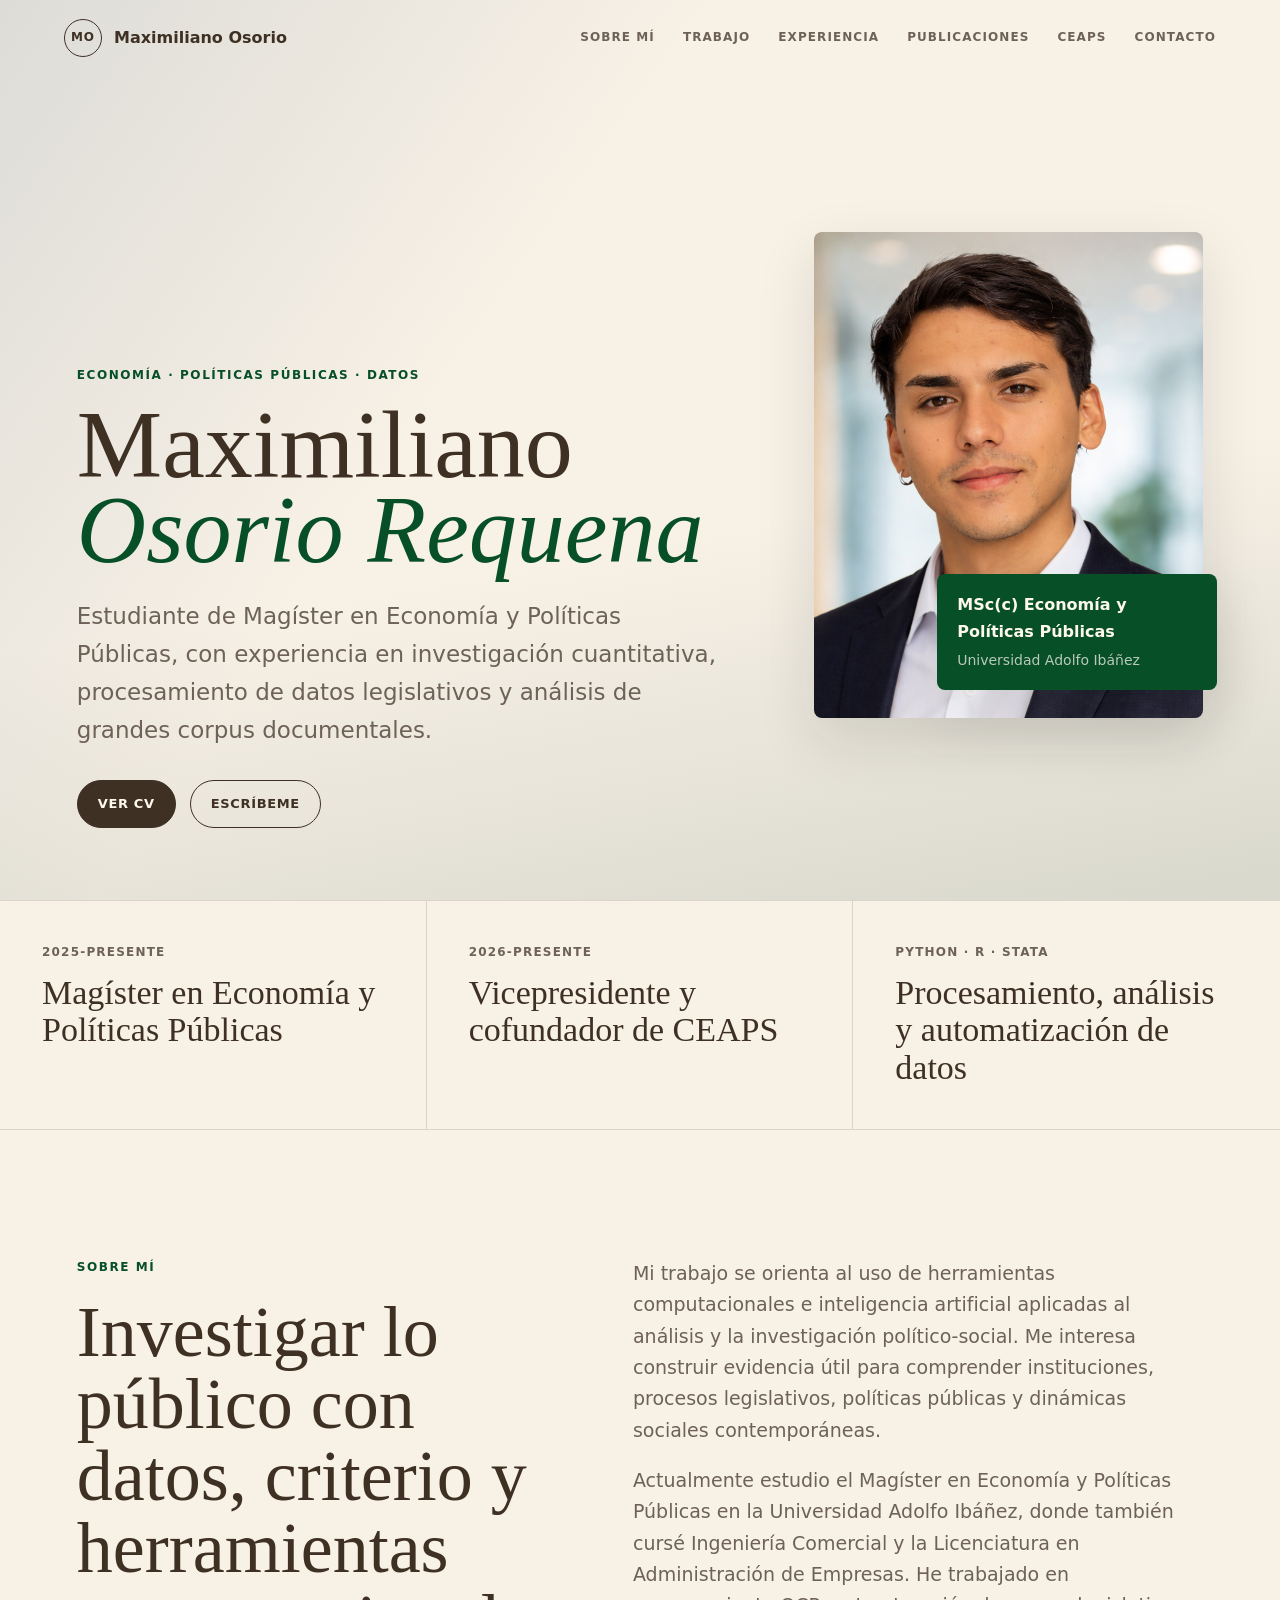
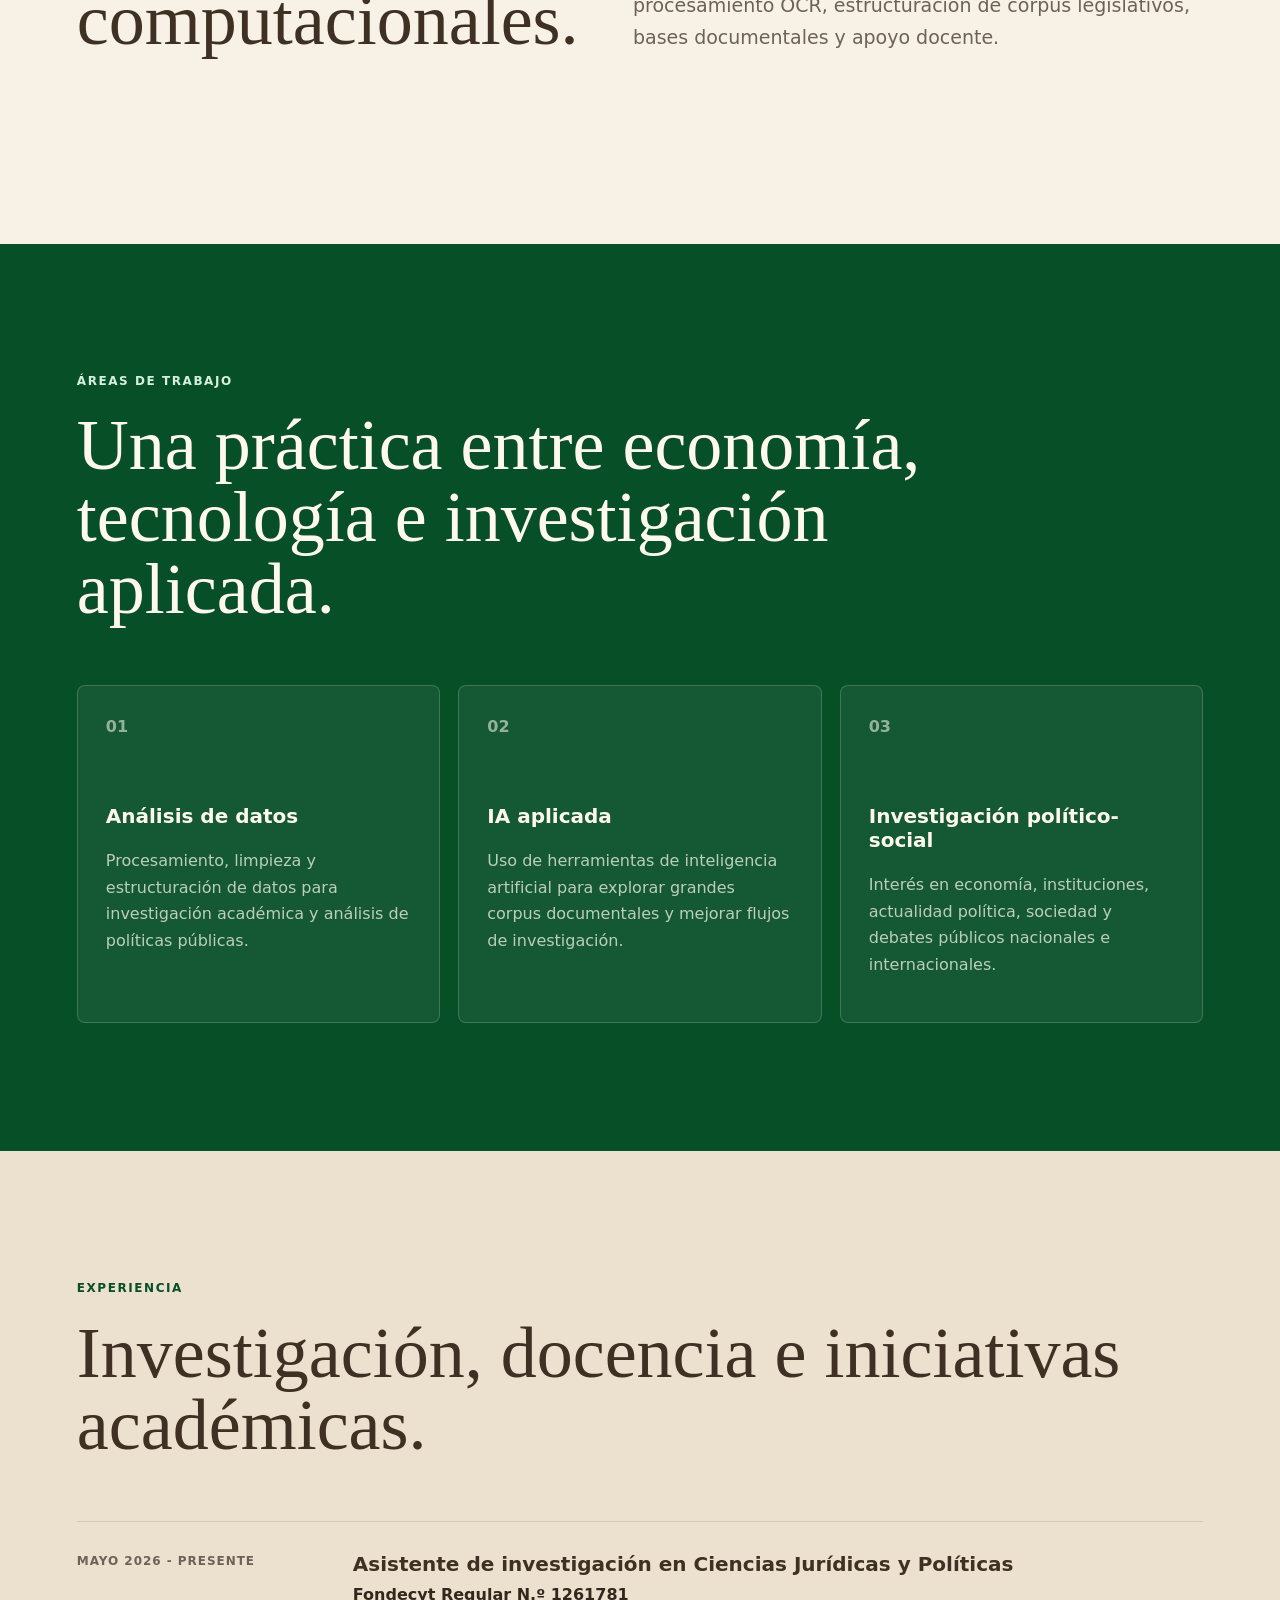
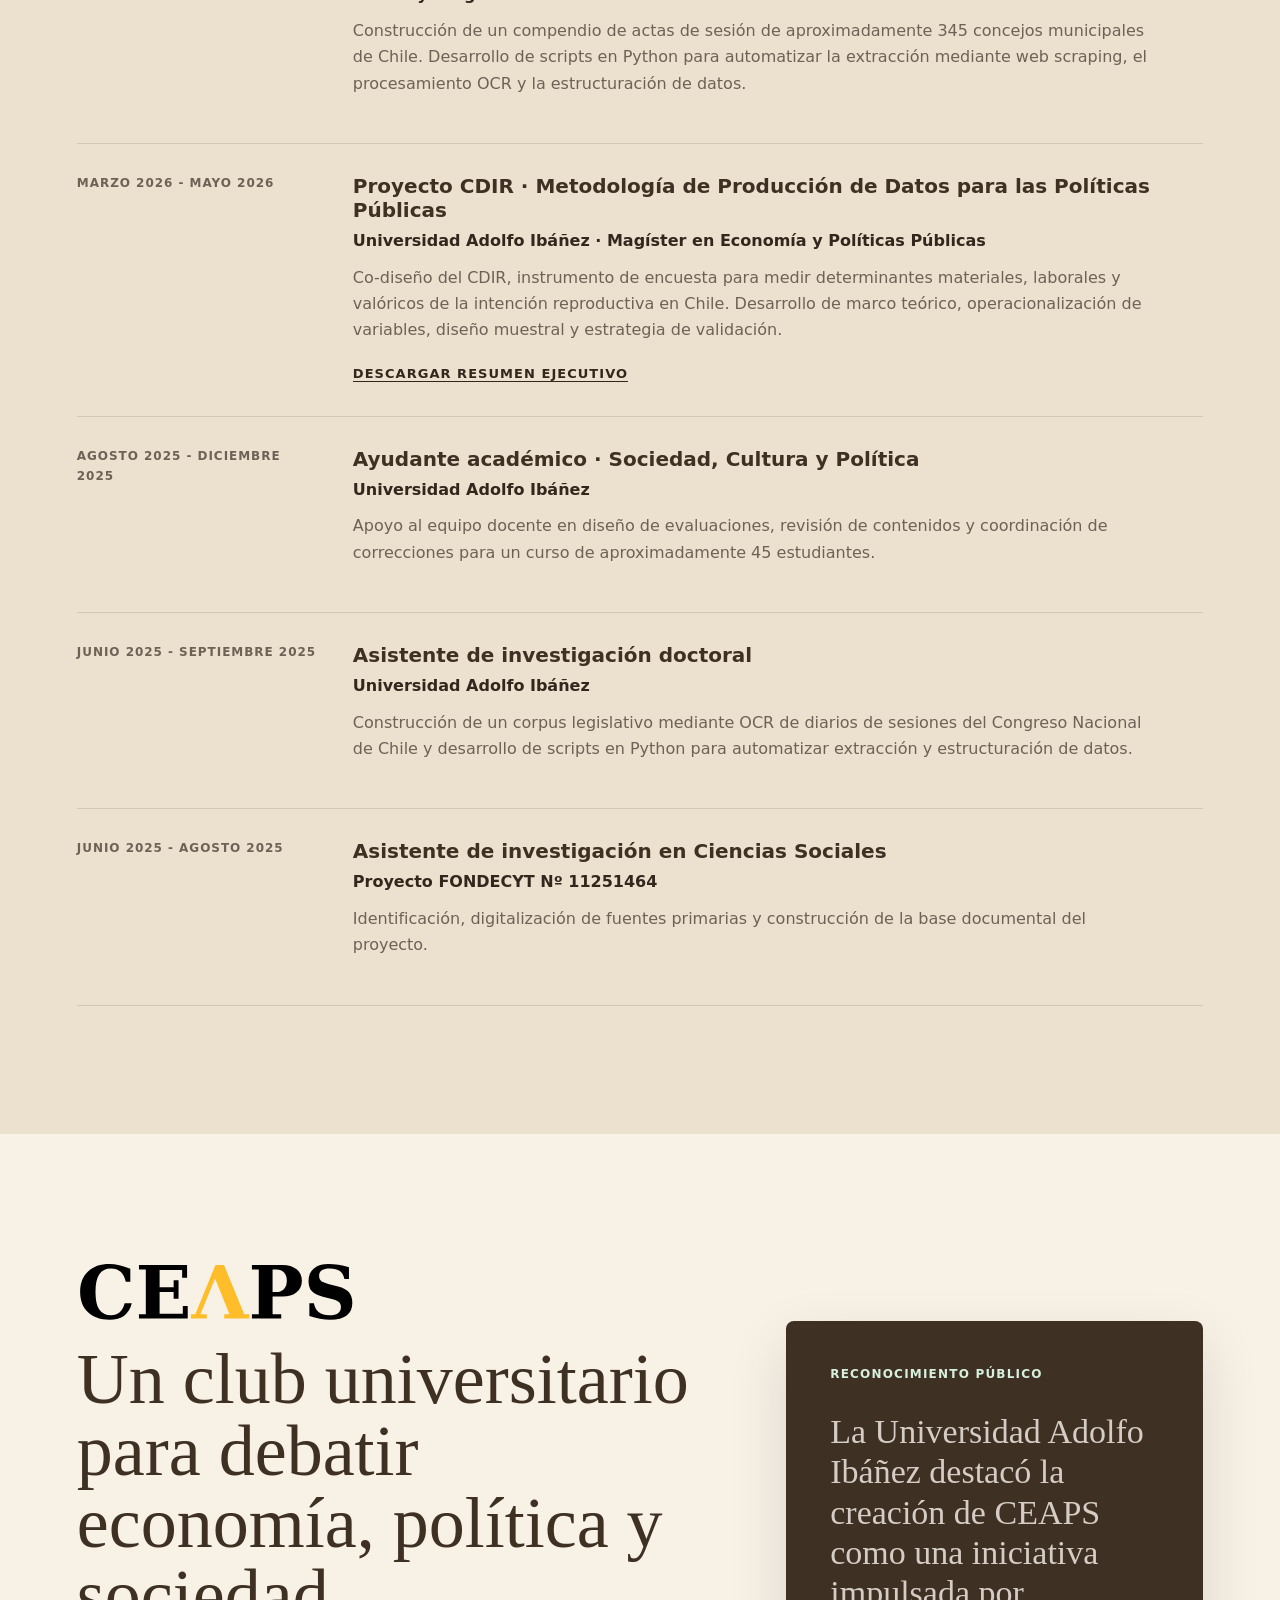
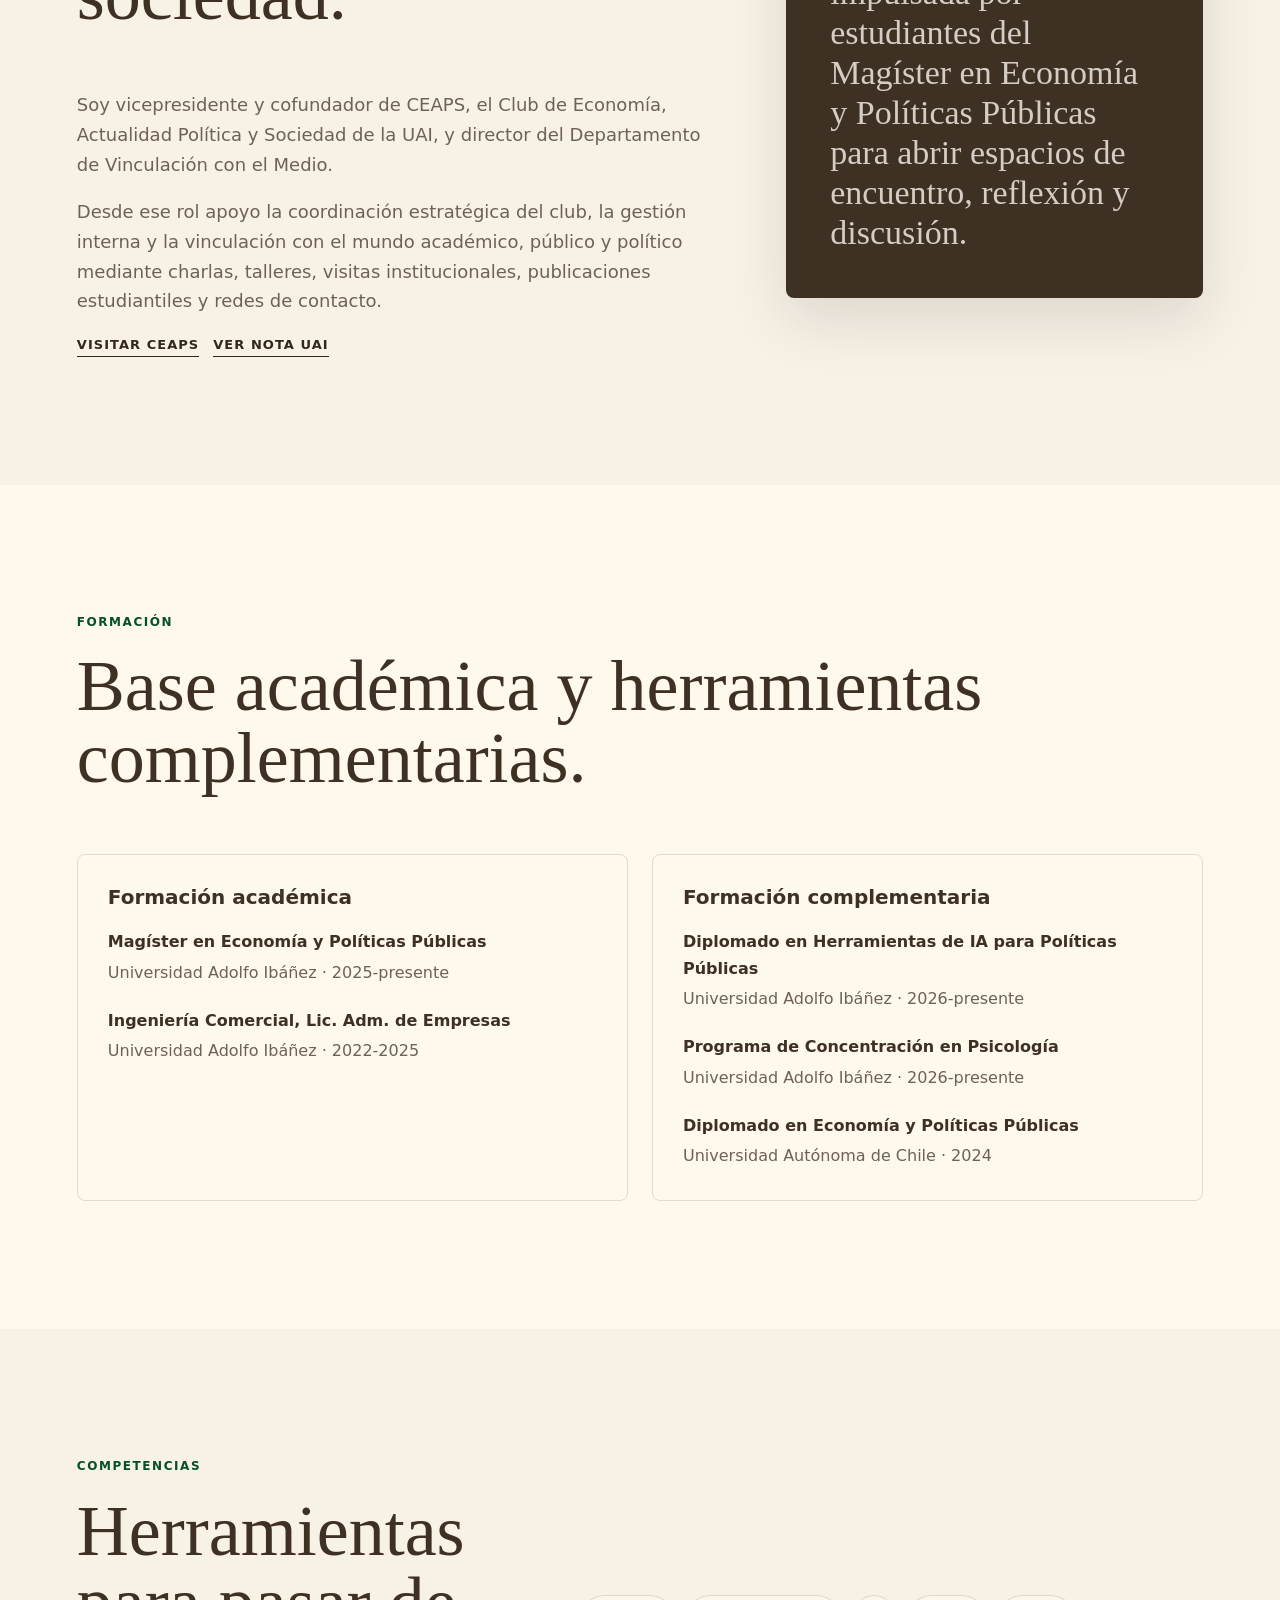
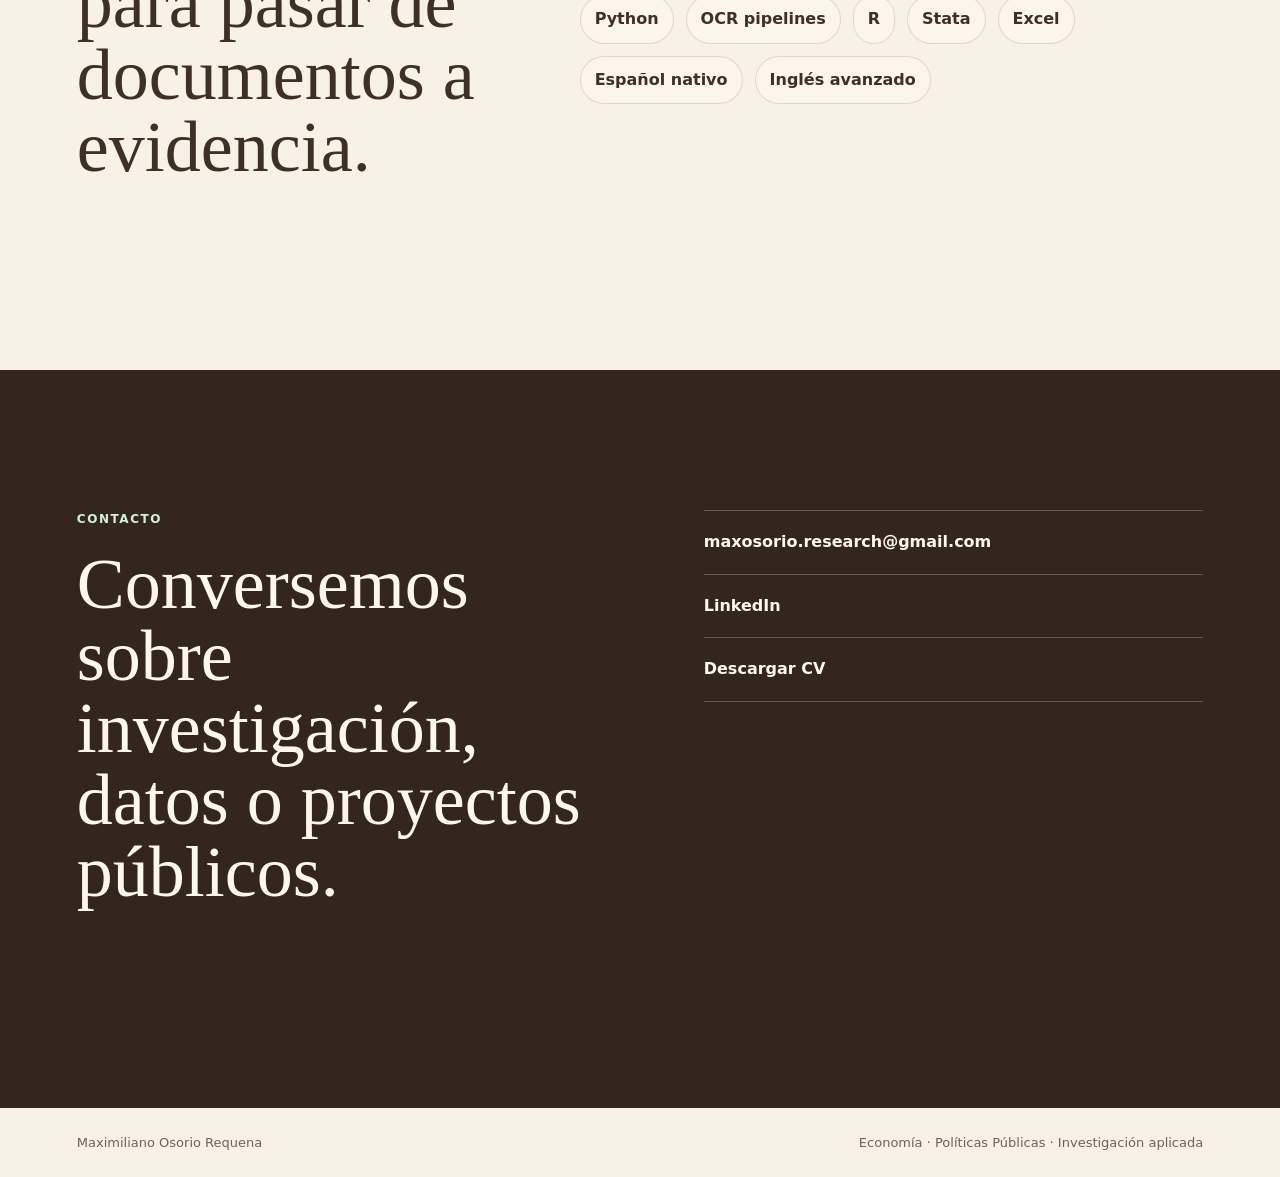
==== commit cce54caf: "Add Fondecyt Regular experience" ====
--- a/index.html
+++ b/index.html
@@ -148,6 +148,15 @@
 
         <div class="timeline">
           <article class="timeline-item reveal">
+            <time>Mayo 2026 - Presente</time>
+            <div>
+              <h3>Asistente de investigación en Ciencias Jurídicas y Políticas</h3>
+              <p class="place">Fondecyt Regular N.º 1261781</p>
+              <p>Construcción de un compendio de actas de sesión de aproximadamente 345 concejos municipales de Chile. Desarrollo de scripts en Python para automatizar la extracción mediante web scraping, el procesamiento OCR y la estructuración de datos.</p>
+            </div>
+          </article>
+
+          <article class="timeline-item reveal">
             <time>Marzo 2026 - Mayo 2026</time>
             <div>
               <h3>Proyecto CDIR · Metodología de Producción de Datos para las Políticas Públicas</h3>
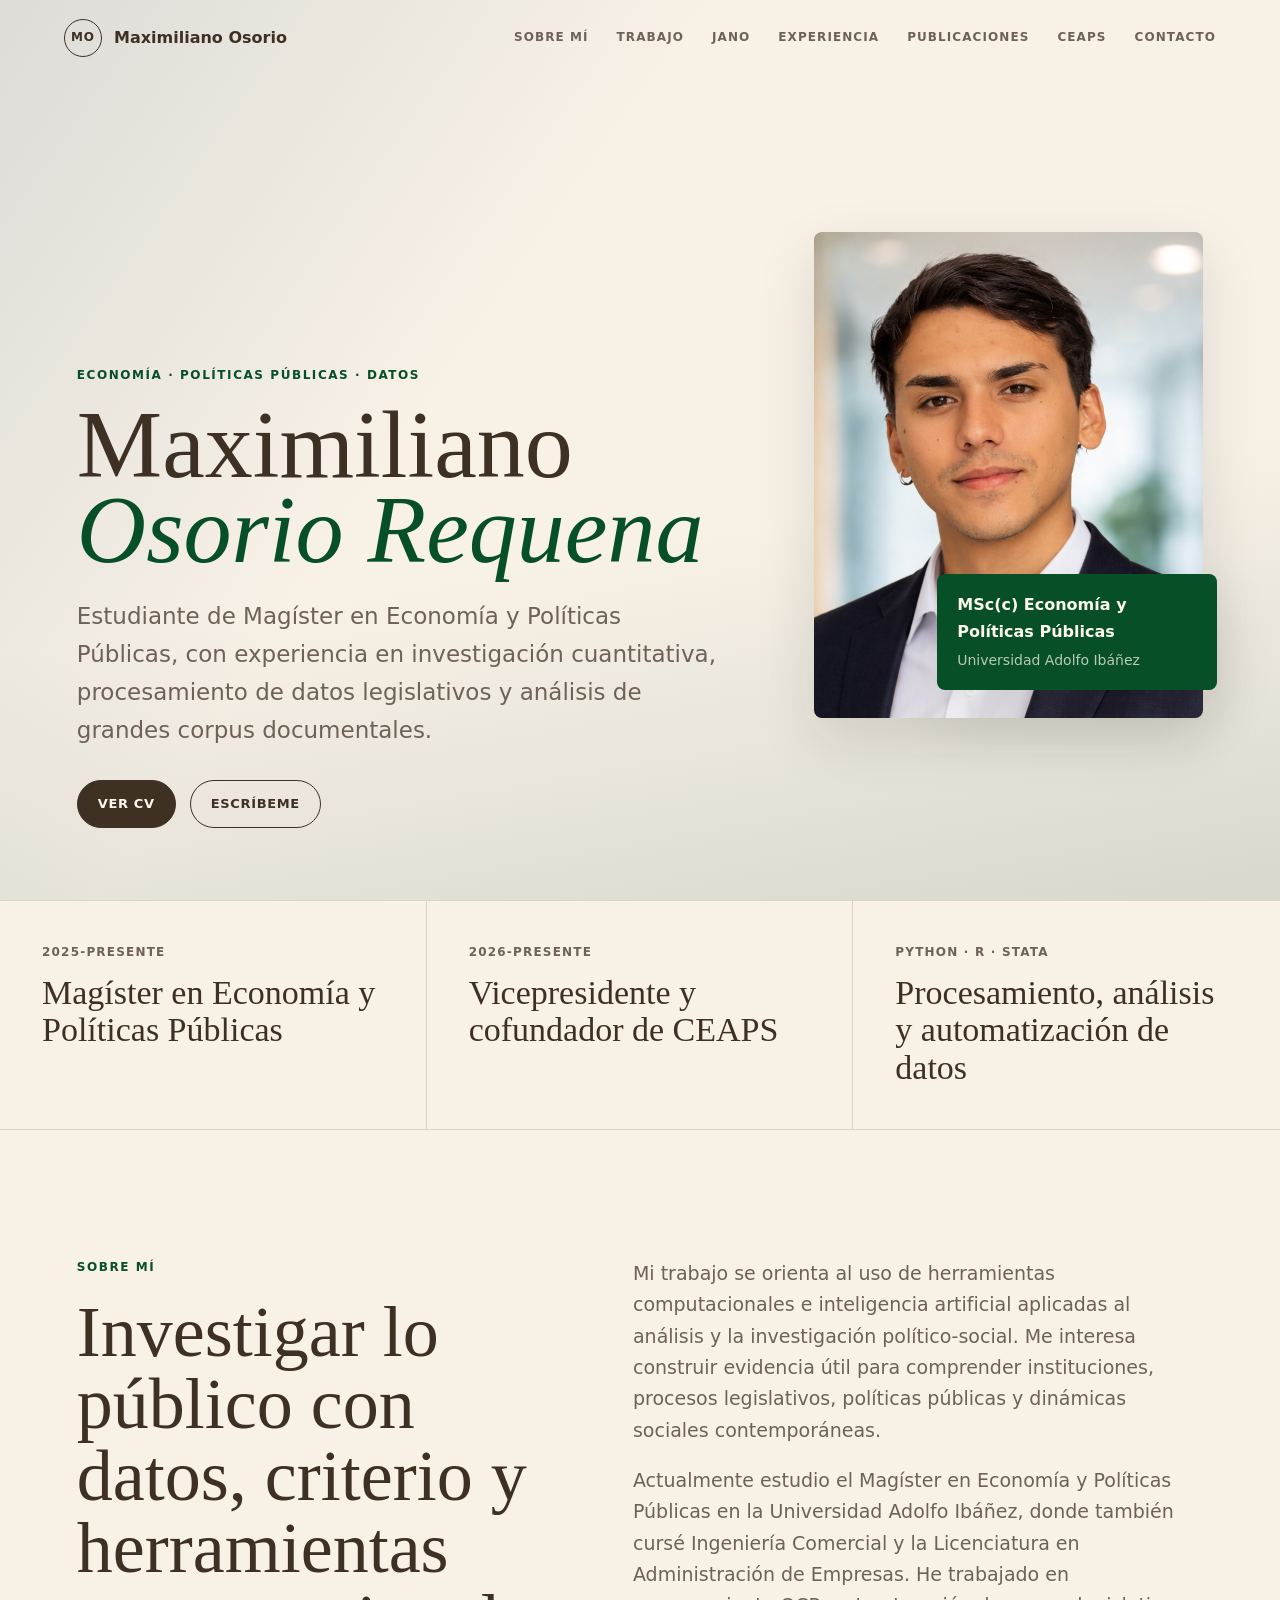
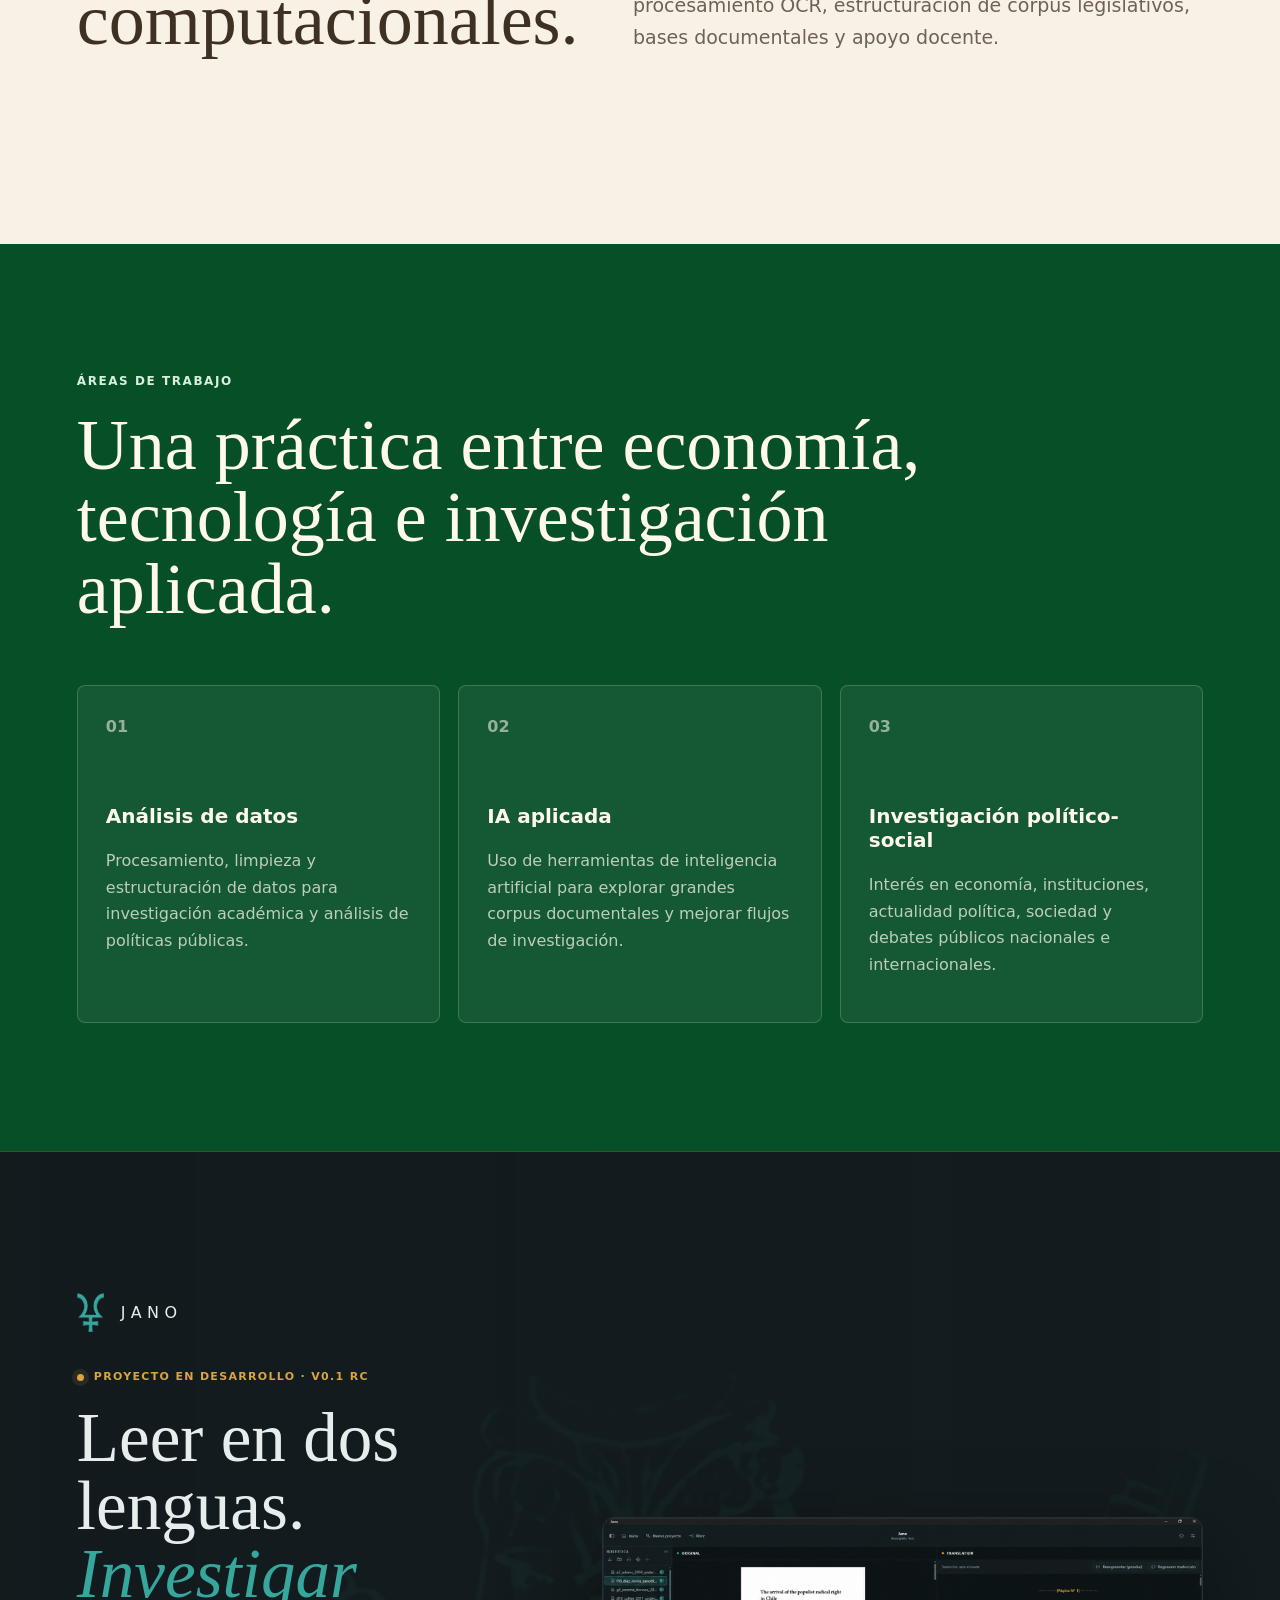
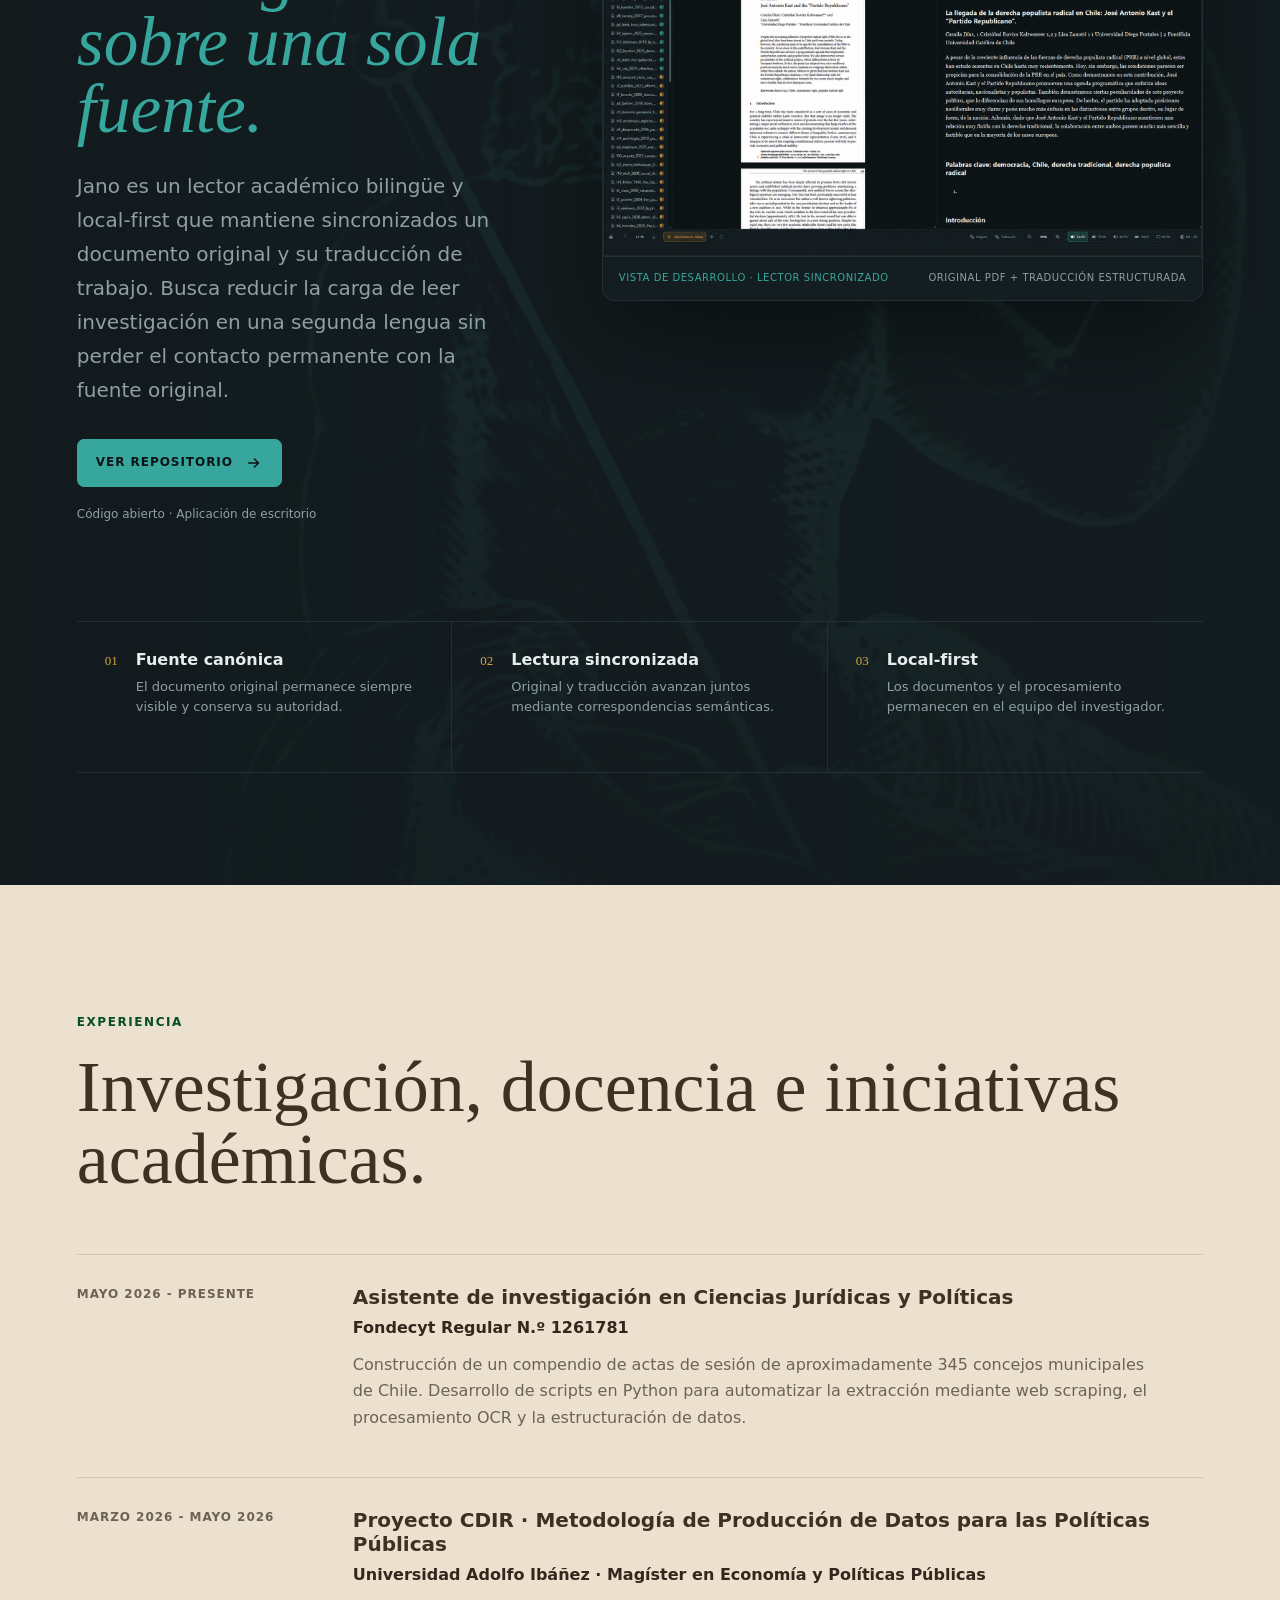
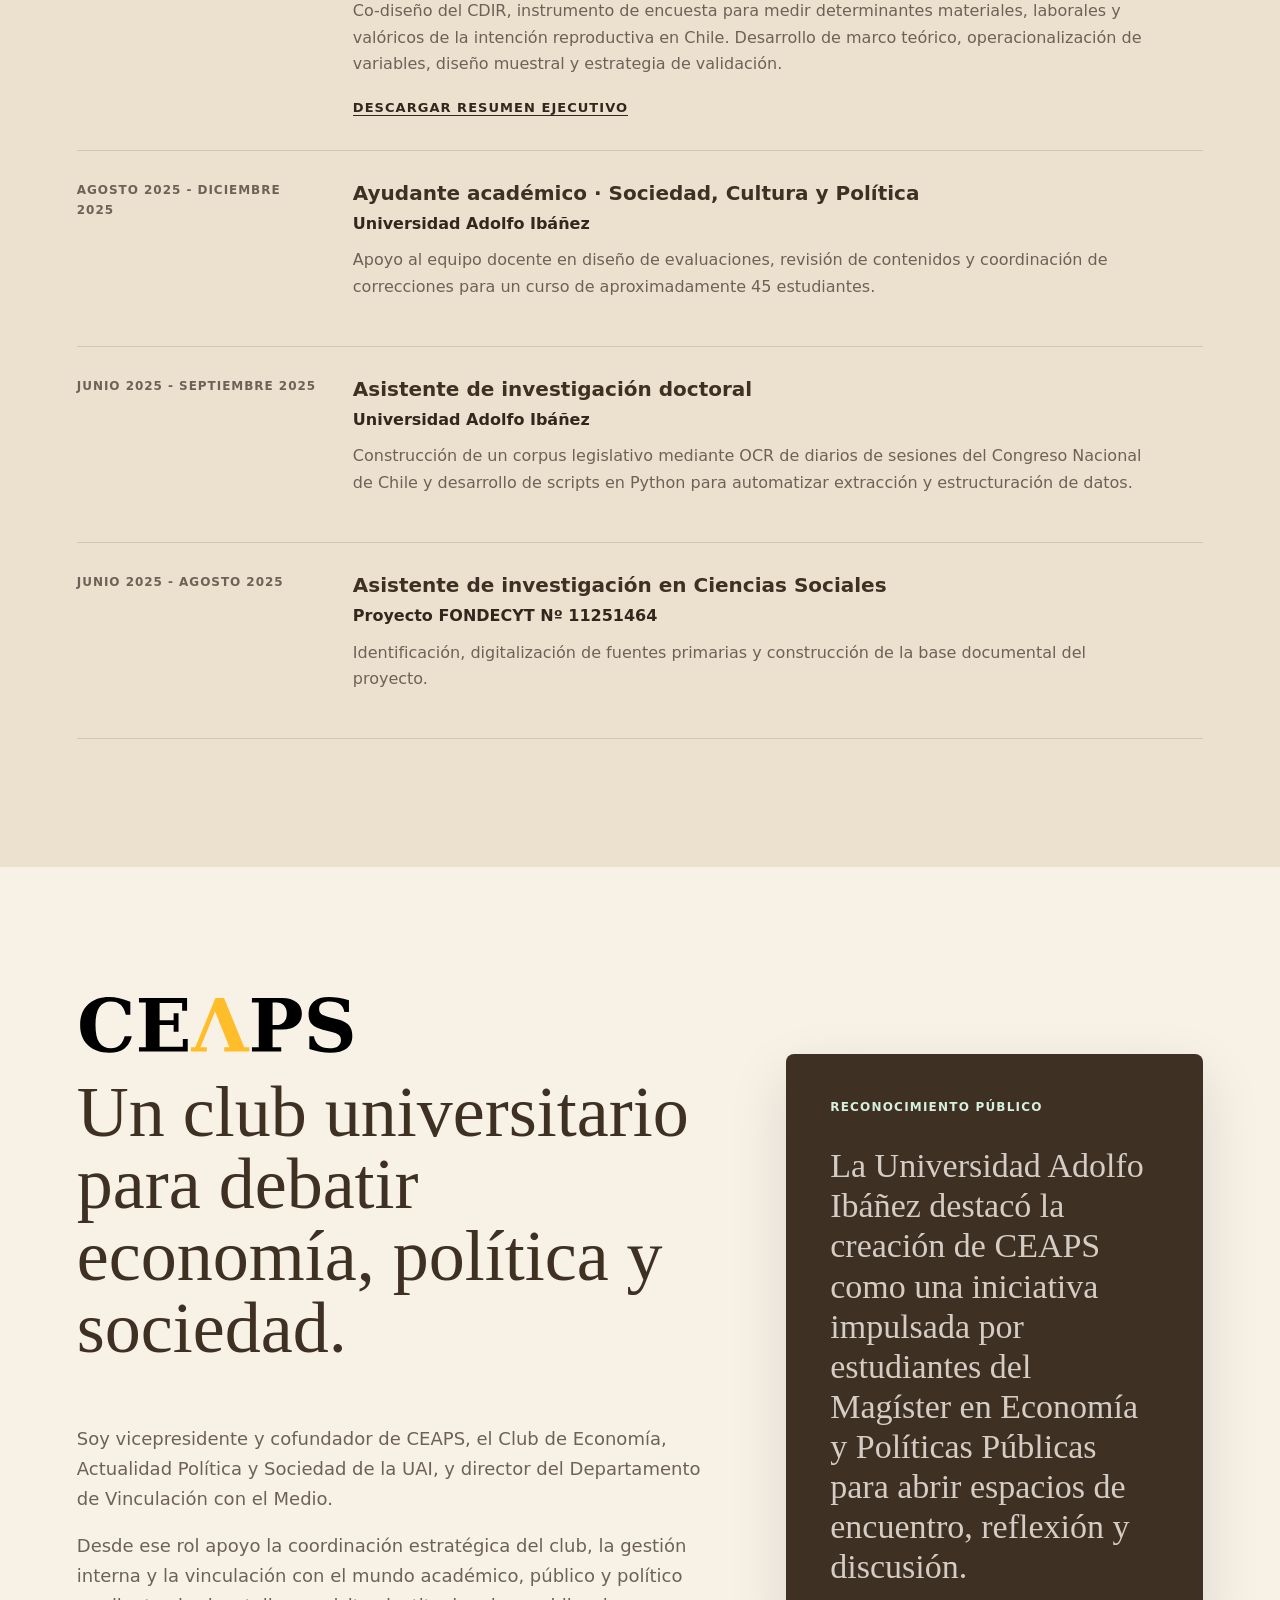
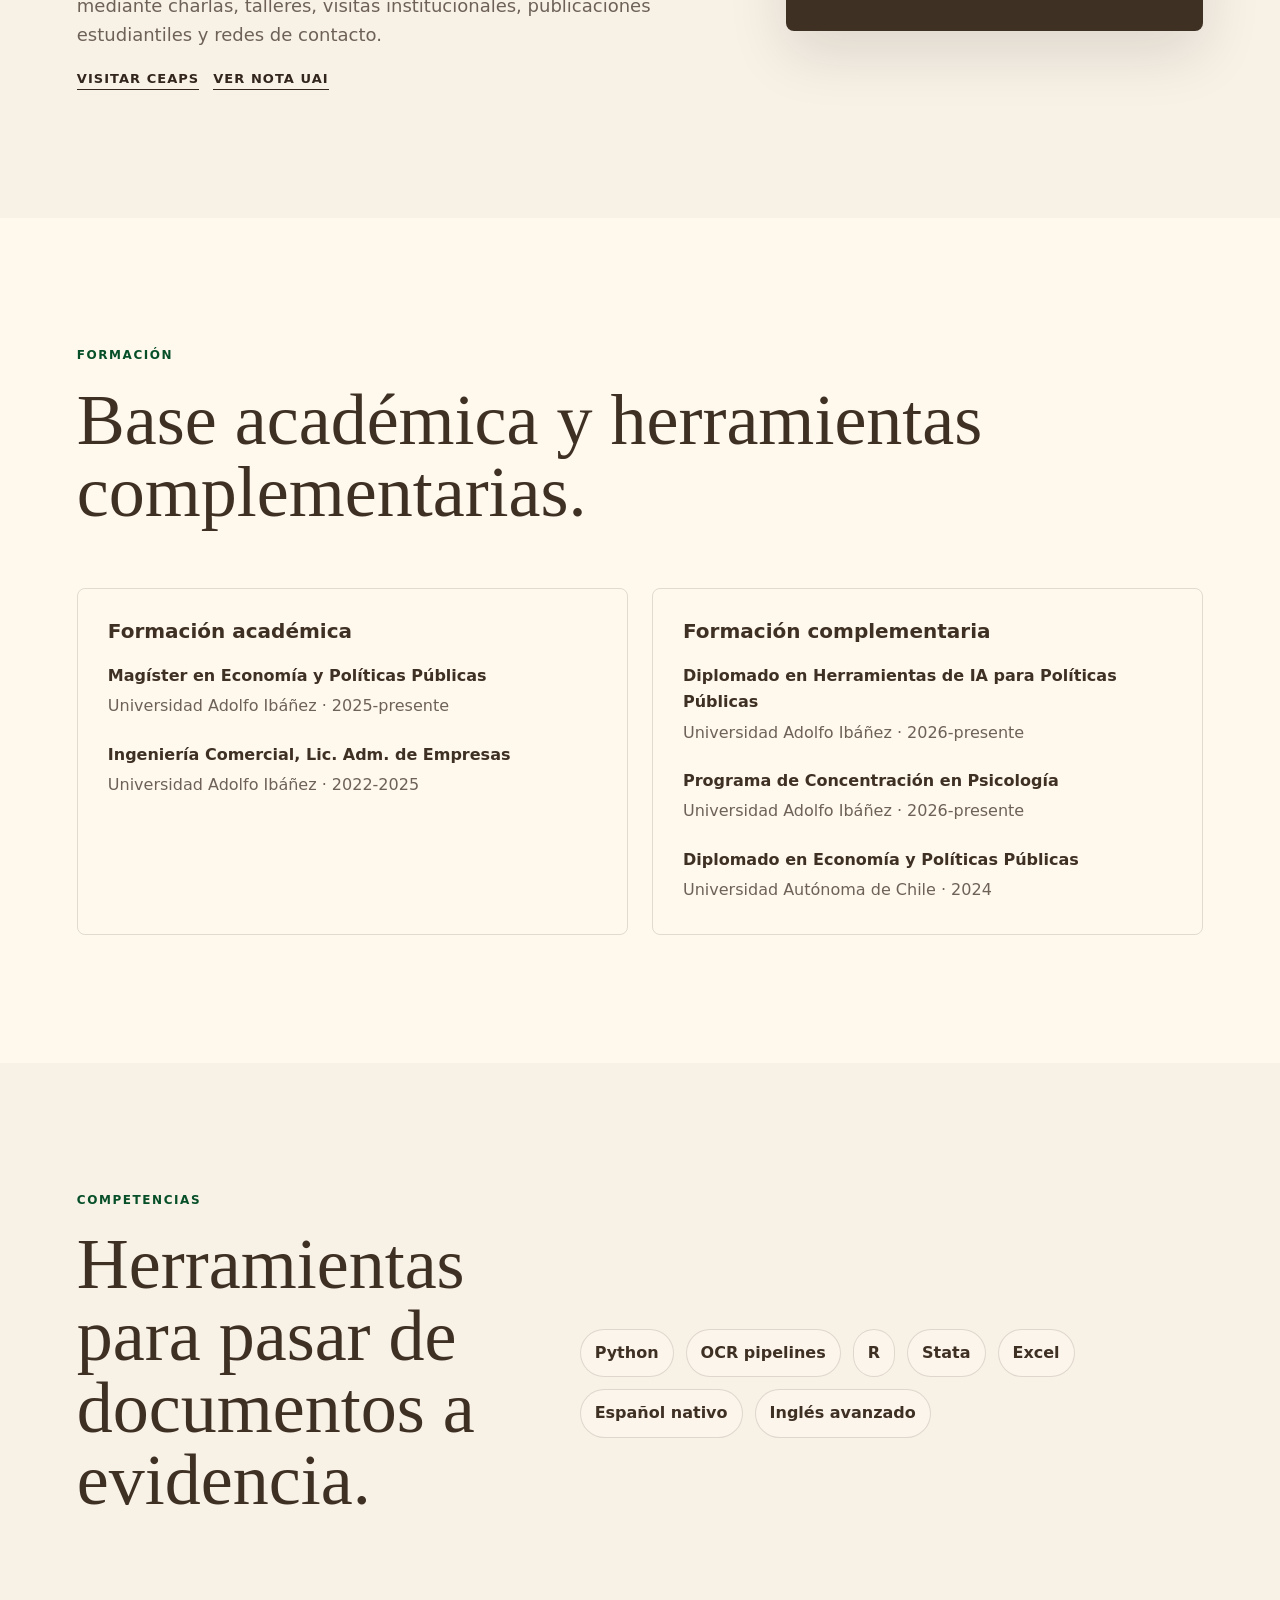
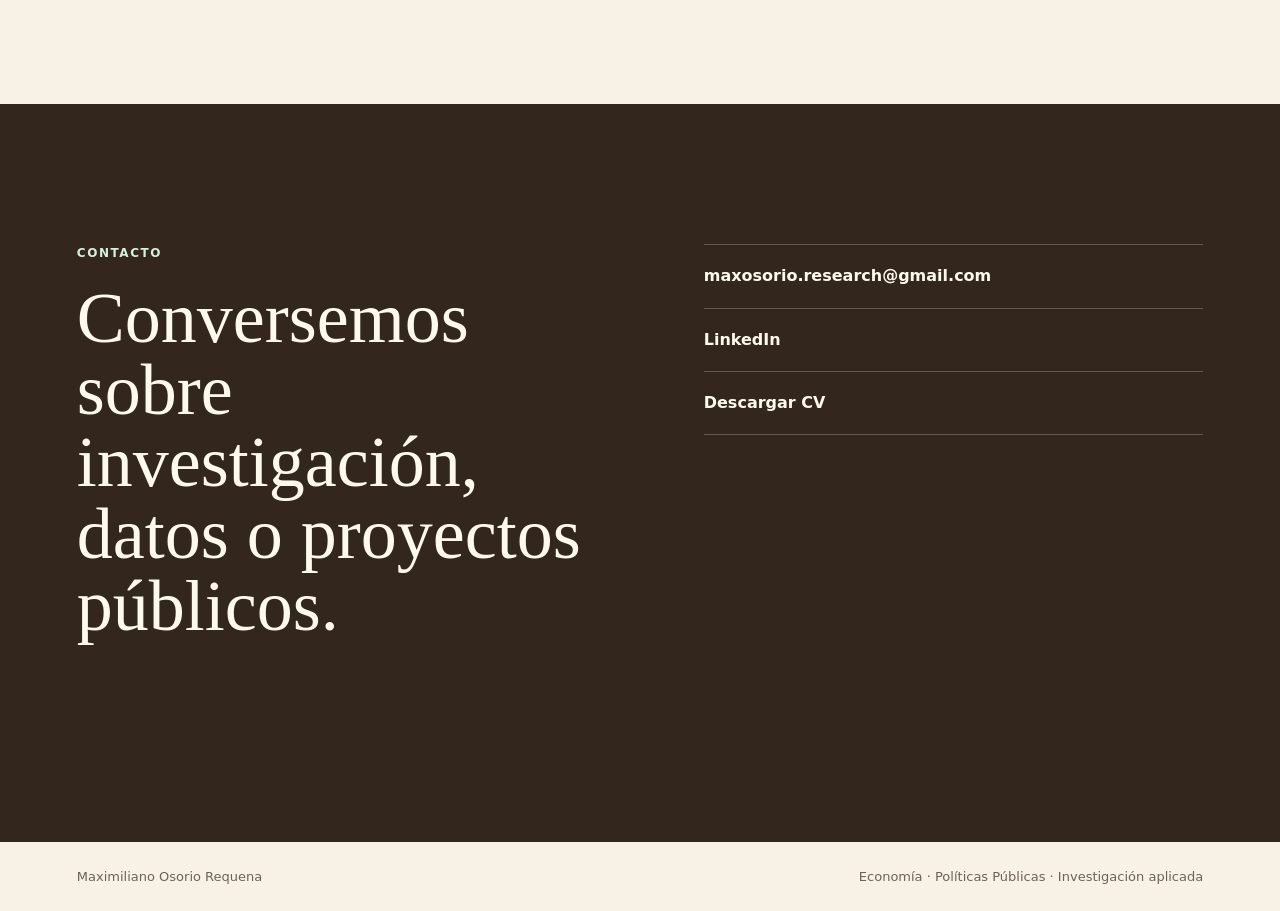
==== commit 16d27e57: "Add Jano project showcase" ====
--- a/index.html
+++ b/index.html
@@ -37,6 +37,7 @@
       <nav class="desktop-nav" aria-label="Navegación principal">
         <a href="#sobre-mi">Sobre mí</a>
         <a href="#trabajo">Trabajo</a>
+        <a href="#jano">Jano</a>
         <a href="#experiencia">Experiencia</a>
         <a href="Publicaciones/">Publicaciones</a>
         <a href="#ceaps">CEAPS</a>
@@ -52,6 +53,7 @@
     <nav class="mobile-nav" id="mobileNav" aria-label="Navegación móvil" aria-hidden="true">
       <a href="#sobre-mi">Sobre mí</a>
       <a href="#trabajo">Trabajo</a>
+      <a href="#jano">Jano</a>
       <a href="#experiencia">Experiencia</a>
       <a href="Publicaciones/">Publicaciones</a>
       <a href="#ceaps">CEAPS</a>
@@ -140,6 +142,66 @@
         </div>
       </section>
 
+      <section class="jano-section" id="jano" aria-labelledby="jano-title">
+        <div class="jano-layout">
+          <div class="jano-copy reveal">
+            <div class="jano-brandline" aria-label="Jano">
+              <span class="jano-symbol" aria-hidden="true"></span>
+              <span class="jano-wordmark">Jano</span>
+            </div>
+
+            <p class="jano-status"><span aria-hidden="true"></span>Proyecto en desarrollo · v0.1 RC</p>
+            <h2 id="jano-title">Leer en dos lenguas.<br><em>Investigar sobre una sola fuente.</em></h2>
+            <p class="jano-lede">
+              Jano es un lector académico bilingüe y local-first que mantiene sincronizados un documento original
+              y su traducción de trabajo. Busca reducir la carga de leer investigación en una segunda lengua sin
+              perder el contacto permanente con la fuente original.
+            </p>
+
+            <div class="jano-actions">
+              <a class="jano-button" href="https://github.com/maxosorio-research/Project_Jano" target="_blank" rel="noopener">
+                Ver repositorio
+                <svg viewBox="0 0 20 20" aria-hidden="true">
+                  <path d="M4 10h11M10.5 5.5 15 10l-4.5 4.5" />
+                </svg>
+              </a>
+              <span>Código abierto · Aplicación de escritorio</span>
+            </div>
+          </div>
+
+          <figure class="jano-reader reveal">
+            <div class="jano-reader-preview">
+              <img
+                src="assets/img/jano-reader-preview.png"
+                width="1670"
+                height="942"
+                loading="lazy"
+                alt="Interfaz de Jano con una biblioteca de documentos, el PDF original en inglés y su traducción al español en paneles paralelos"
+              >
+            </div>
+            <figcaption>
+              <span>Vista de desarrollo · lector sincronizado</span>
+              <span>Original PDF + traducción estructurada</span>
+            </figcaption>
+          </figure>
+        </div>
+
+        <div class="jano-principles">
+          <article class="reveal">
+            <span>01</span>
+            <div><h3>Fuente canónica</h3><p>El documento original permanece siempre visible y conserva su autoridad.</p></div>
+          </article>
+          <article class="reveal">
+            <span>02</span>
+            <div><h3>Lectura sincronizada</h3><p>Original y traducción avanzan juntos mediante correspondencias semánticas.</p></div>
+          </article>
+          <article class="reveal">
+            <span>03</span>
+            <div><h3>Local-first</h3><p>Los documentos y el procesamiento permanecen en el equipo del investigador.</p></div>
+          </article>
+        </div>
+      </section>
+
       <section class="section timeline-section" id="experiencia">
         <div class="section-heading reveal">
           <p class="eyebrow">Experiencia</p>
--- a/assets/css/styles.css
+++ b/assets/css/styles.css
@@ -404,6 +404,247 @@
   color: rgba(255, 250, 242, 0.72);
 }
 
+.jano-section {
+  --jano-bg: #0d1416;
+  --jano-panel: #141d20;
+  --jano-line: #223036;
+  --jano-ink: #e6edec;
+  --jano-muted: #8fa0a2;
+  --jano-teal: #37a79e;
+  --jano-amber: #d9a441;
+  position: relative;
+  overflow: hidden;
+  padding: clamp(82px, 11vw, 148px) clamp(22px, 6vw, 78px) clamp(70px, 9vw, 112px);
+  border-top: 1px solid rgba(217, 164, 65, 0.34);
+  background:
+    linear-gradient(90deg, rgba(13, 20, 22, 0.18), rgba(13, 20, 22, 0.04)),
+    url("../img/jano-background-3840x2160.png") center top / cover no-repeat,
+    var(--jano-bg);
+  color: var(--jano-ink);
+  isolation: isolate;
+}
+
+.jano-layout {
+  position: relative;
+  z-index: 1;
+  display: grid;
+  grid-template-columns: minmax(300px, 0.84fr) minmax(480px, 1.16fr);
+  gap: clamp(46px, 7vw, 104px);
+  align-items: center;
+}
+
+.jano-copy {
+  max-width: 680px;
+}
+
+.jano-brandline {
+  display: flex;
+  align-items: center;
+  gap: 17px;
+  margin-bottom: 36px;
+}
+
+.jano-symbol {
+  display: block;
+  width: 27px;
+  aspect-ratio: 232.25 / 339;
+  flex: 0 0 auto;
+  background: var(--jano-teal);
+  -webkit-mask: url("../img/jano-symbol.png") center / contain no-repeat;
+  mask: url("../img/jano-symbol.png") center / contain no-repeat;
+}
+
+.jano-wordmark {
+  color: var(--jano-ink);
+  font-size: 16px;
+  font-weight: 500;
+  letter-spacing: 0.34em;
+  line-height: 1;
+  text-transform: uppercase;
+}
+
+.jano-status {
+  display: flex;
+  align-items: center;
+  gap: 10px;
+  margin: 0 0 18px;
+  color: var(--jano-amber);
+  font-size: 11px;
+  font-weight: 800;
+  letter-spacing: 0.12em;
+  text-transform: uppercase;
+}
+
+.jano-status span {
+  width: 7px;
+  height: 7px;
+  border-radius: 50%;
+  background: currentColor;
+  box-shadow: 0 0 0 5px rgba(217, 164, 65, 0.11);
+}
+
+.jano-section h2 {
+  max-width: 720px;
+  margin-bottom: 26px;
+  color: var(--jano-ink);
+  font-size: clamp(42px, 5.4vw, 76px);
+  line-height: 0.98;
+}
+
+.jano-section h2 em {
+  color: var(--jano-teal);
+  font-weight: 400;
+}
+
+.jano-lede {
+  max-width: 650px;
+  margin-bottom: 32px;
+  color: var(--jano-muted);
+  font-size: clamp(17px, 1.7vw, 20px);
+  line-height: 1.7;
+}
+
+.jano-actions {
+  display: flex;
+  flex-wrap: wrap;
+  align-items: center;
+  gap: 18px;
+}
+
+.jano-button {
+  display: inline-flex;
+  align-items: center;
+  justify-content: center;
+  gap: 12px;
+  min-height: 48px;
+  padding: 12px 18px;
+  border: 1px solid var(--jano-teal);
+  border-radius: 7px;
+  background: var(--jano-teal);
+  color: var(--jano-bg);
+  font-size: 12px;
+  font-weight: 900;
+  letter-spacing: 0.08em;
+  text-decoration: none;
+  text-transform: uppercase;
+  transition: background 0.2s ease, color 0.2s ease, transform 0.2s ease;
+}
+
+.jano-button:hover {
+  background: transparent;
+  color: var(--jano-teal);
+  transform: translateY(-2px);
+}
+
+.jano-button:focus-visible {
+  outline-color: var(--jano-teal);
+}
+
+.jano-button svg {
+  width: 18px;
+  height: 18px;
+  fill: none;
+  stroke: currentColor;
+  stroke-linecap: round;
+  stroke-linejoin: round;
+  stroke-width: 1.7;
+}
+
+.jano-actions > span {
+  color: var(--jano-muted);
+  font-size: 12px;
+}
+
+.jano-reader {
+  margin: 0;
+  overflow: hidden;
+  border: 1px solid var(--jano-line);
+  border-radius: 12px;
+  background: var(--jano-panel);
+  box-shadow: 0 30px 90px rgba(0, 0, 0, 0.38);
+  transform: perspective(1200px) rotateY(-1.5deg) rotateX(0.8deg);
+  transform-origin: center;
+}
+
+.jano-reader-preview {
+  position: relative;
+  overflow: hidden;
+  background: #101719;
+}
+
+.jano-reader-preview::after {
+  position: absolute;
+  inset: 0;
+  border: 1px solid rgba(230, 237, 236, 0.05);
+  content: "";
+  pointer-events: none;
+}
+
+.jano-reader-preview img {
+  display: block;
+  width: 100%;
+  height: auto;
+}
+
+.jano-reader figcaption {
+  display: flex;
+  justify-content: space-between;
+  gap: 20px;
+  padding: 13px 16px;
+  border-top: 1px solid var(--jano-line);
+  color: var(--jano-muted);
+  font-size: 10px;
+  letter-spacing: 0.055em;
+  text-transform: uppercase;
+}
+
+.jano-reader figcaption span:first-child {
+  color: var(--jano-teal);
+}
+
+.jano-principles {
+  position: relative;
+  z-index: 1;
+  display: grid;
+  grid-template-columns: repeat(3, 1fr);
+  margin-top: clamp(58px, 8vw, 96px);
+  border-top: 1px solid var(--jano-line);
+  border-bottom: 1px solid var(--jano-line);
+}
+
+.jano-principles article {
+  display: grid;
+  grid-template-columns: auto 1fr;
+  gap: 18px;
+  min-height: 150px;
+  padding: 28px;
+  border-right: 1px solid var(--jano-line);
+}
+
+.jano-principles article:last-child {
+  border-right: 0;
+}
+
+.jano-principles article > span {
+  color: var(--jano-amber);
+  font-family: var(--serif);
+  font-size: 13px;
+}
+
+.jano-principles h3 {
+  margin-bottom: 8px;
+  color: var(--jano-ink);
+  font-size: 16px;
+  font-weight: 700;
+}
+
+.jano-principles p {
+  margin-bottom: 0;
+  color: var(--jano-muted);
+  font-size: 13px;
+  line-height: 1.55;
+}
+
 .timeline-section {
   background: var(--paper-soft);
 }
@@ -678,6 +919,33 @@
     grid-template-columns: 1fr;
     gap: 10px;
   }
+
+  .jano-layout {
+    grid-template-columns: 1fr;
+  }
+
+  .jano-copy {
+    max-width: 760px;
+  }
+
+  .jano-reader {
+    max-width: 820px;
+    transform: none;
+  }
+
+  .jano-principles {
+    grid-template-columns: 1fr;
+  }
+
+  .jano-principles article {
+    min-height: 0;
+    border-right: 0;
+    border-bottom: 1px solid var(--jano-line);
+  }
+
+  .jano-principles article:last-child {
+    border-bottom: 0;
+  }
 }
 
 @media (max-width: 620px) {
@@ -714,12 +982,31 @@
   }
 
   .section,
+  .jano-section,
   .publications-main,
   .contact-section {
     padding-left: 18px;
     padding-right: 18px;
   }
 
+  .jano-section h2 {
+    font-size: clamp(39px, 11.5vw, 58px);
+  }
+
+  .jano-brandline {
+    margin-bottom: 28px;
+  }
+
+  .jano-reader figcaption {
+    align-items: flex-start;
+    flex-direction: column;
+    gap: 3px;
+  }
+
+  .jano-section {
+    background-position: 62% top;
+  }
+
   .card {
     min-height: 230px;
   }
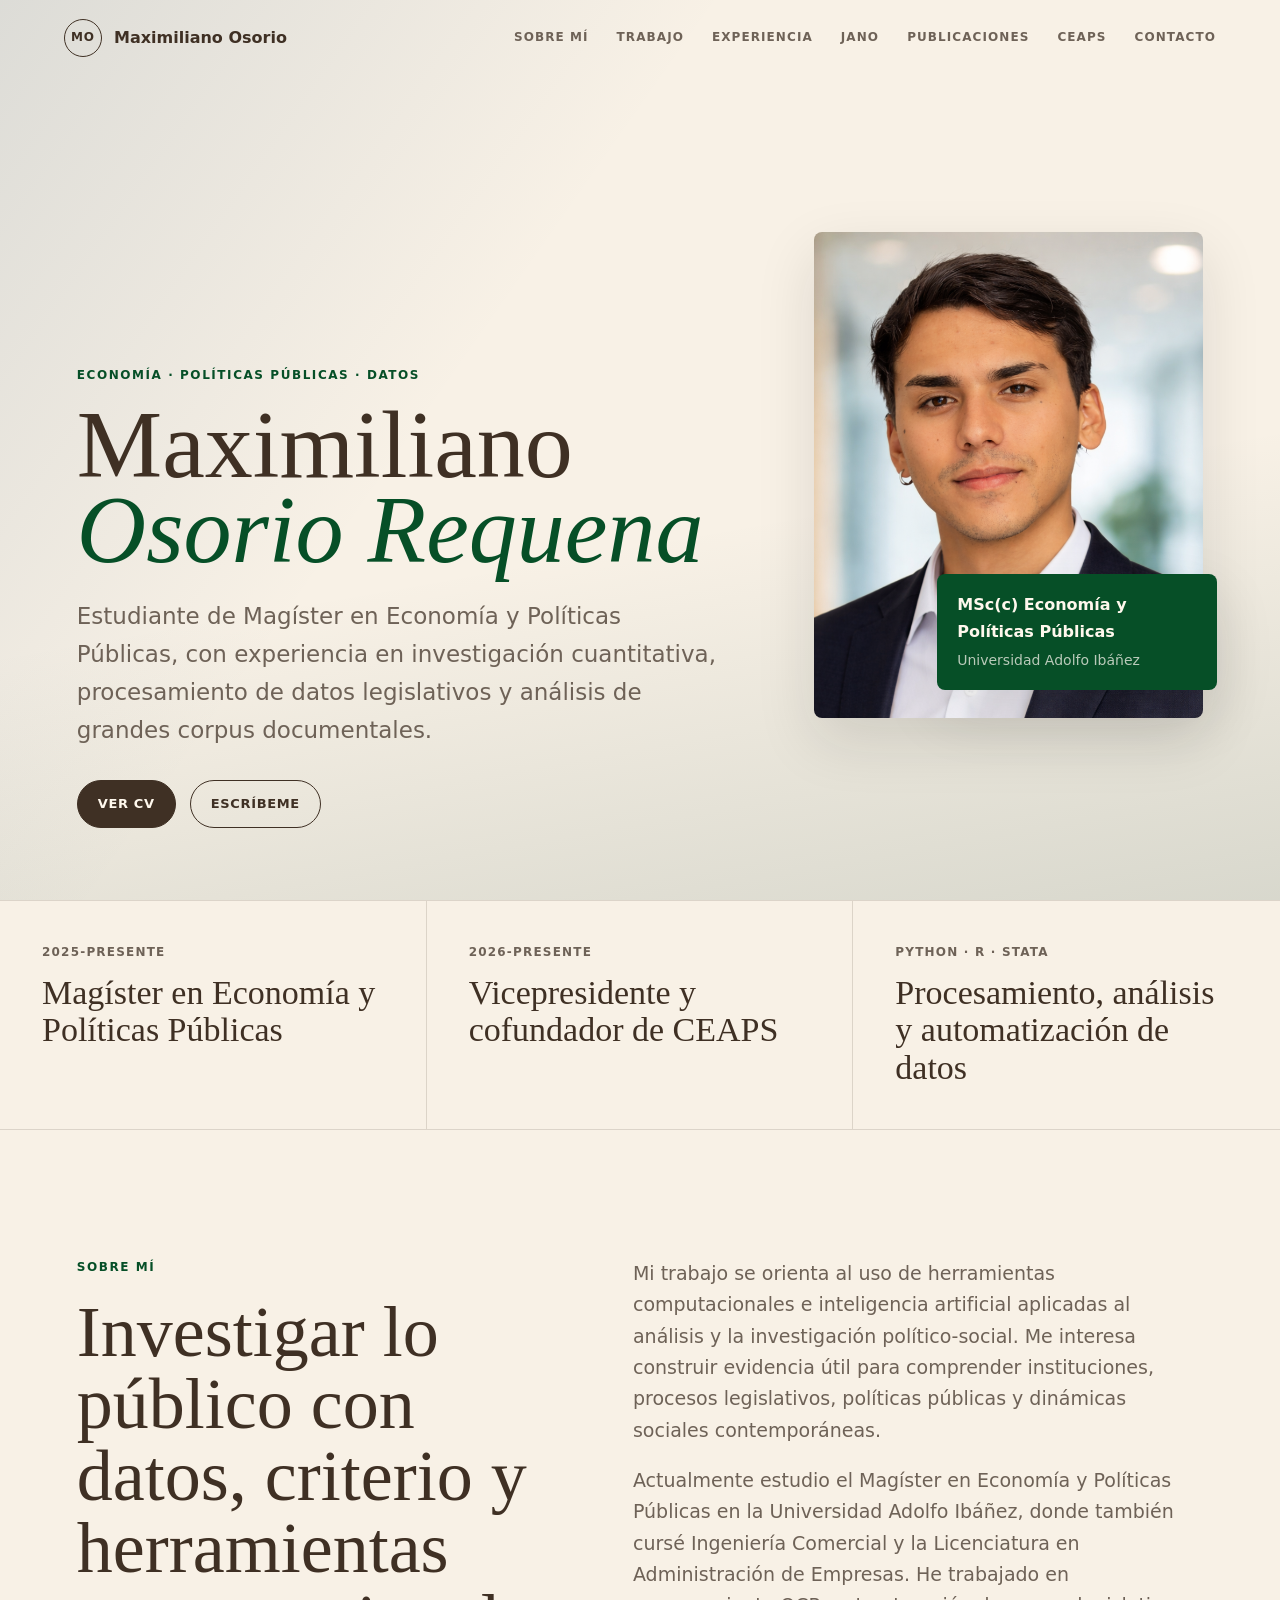
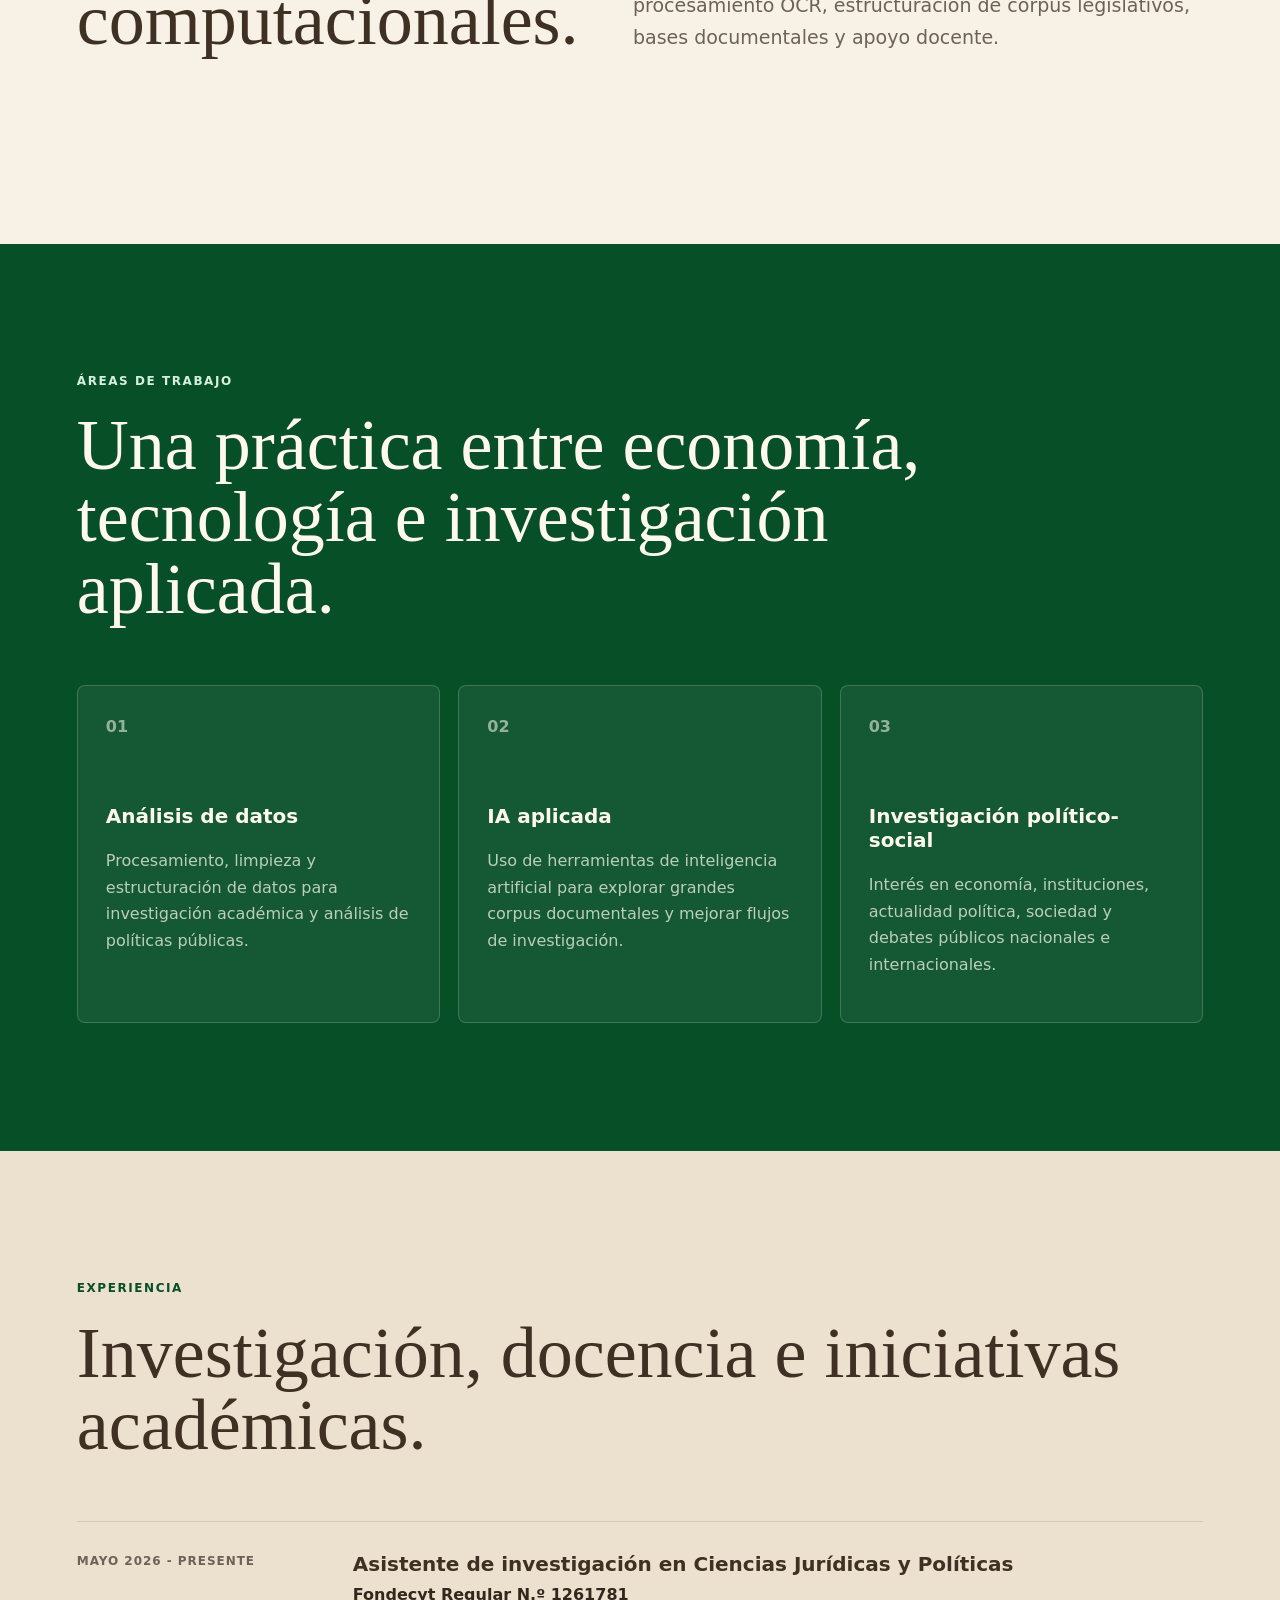
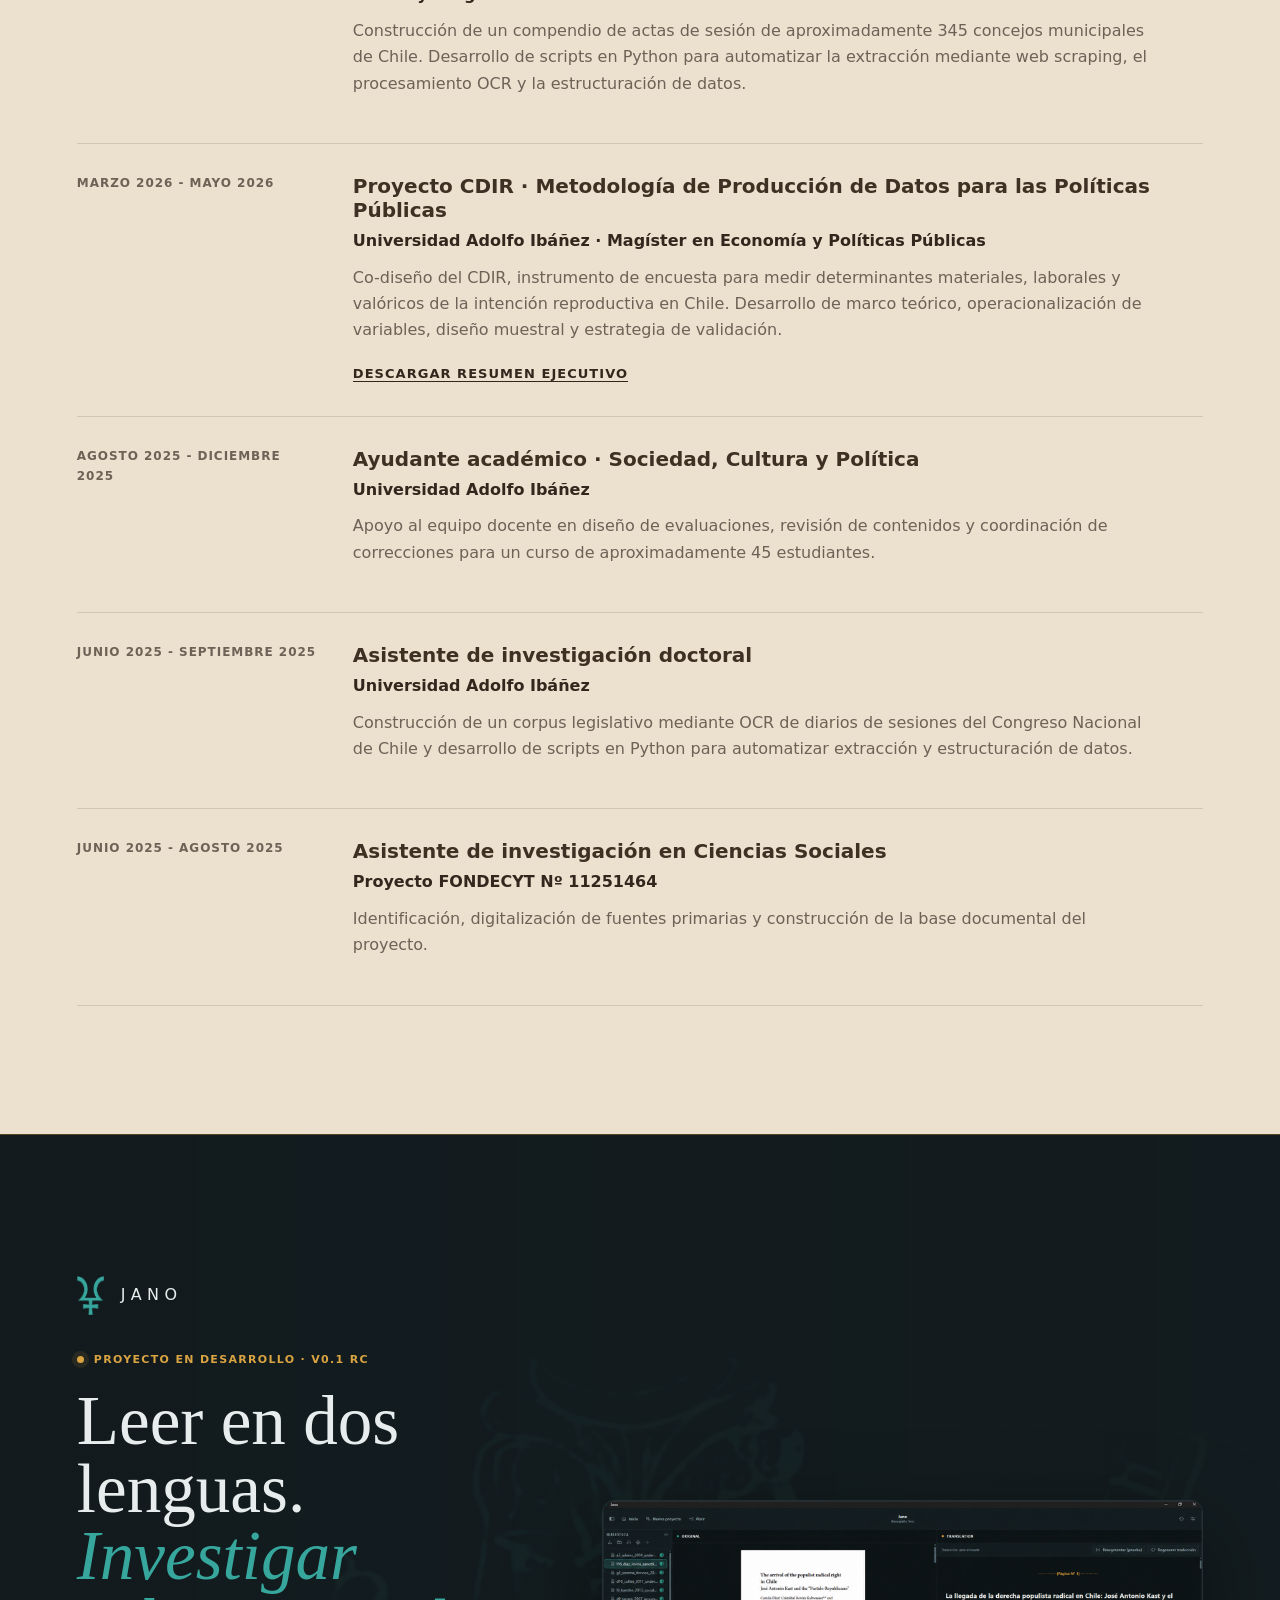
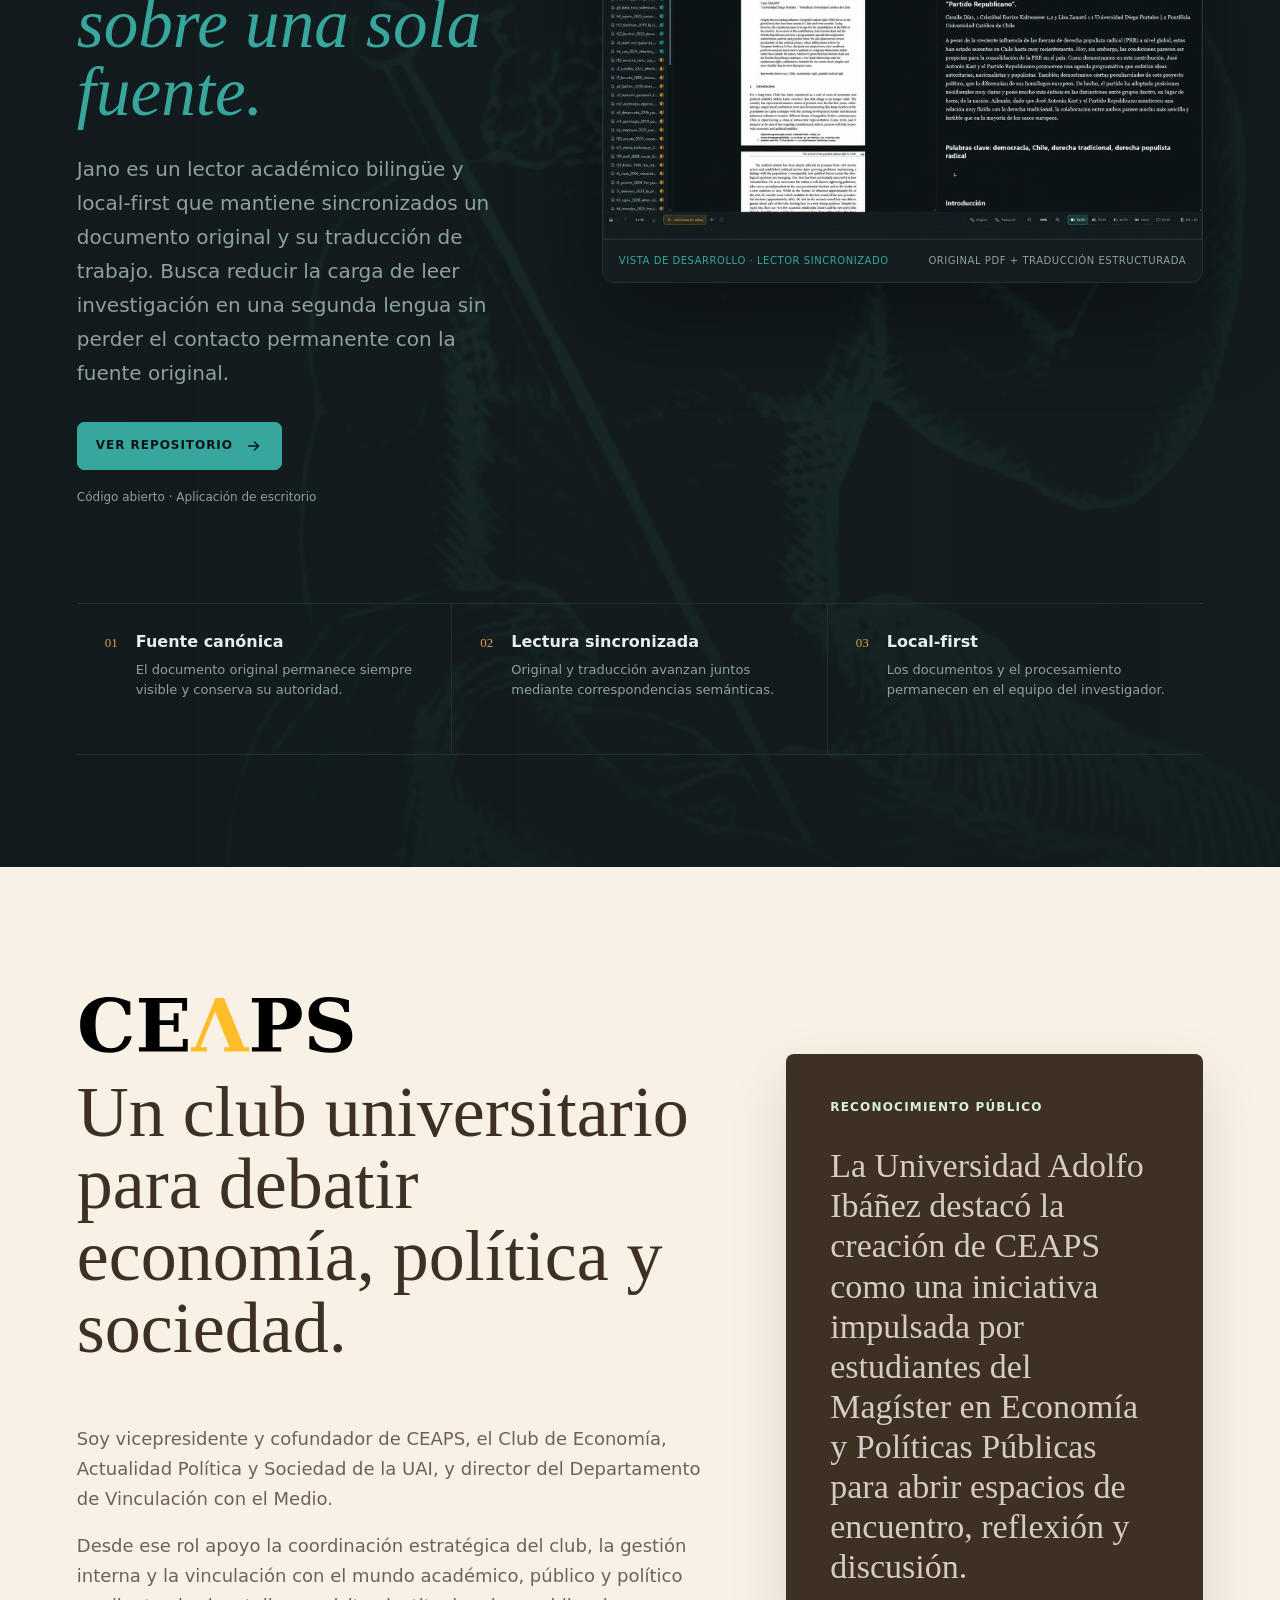
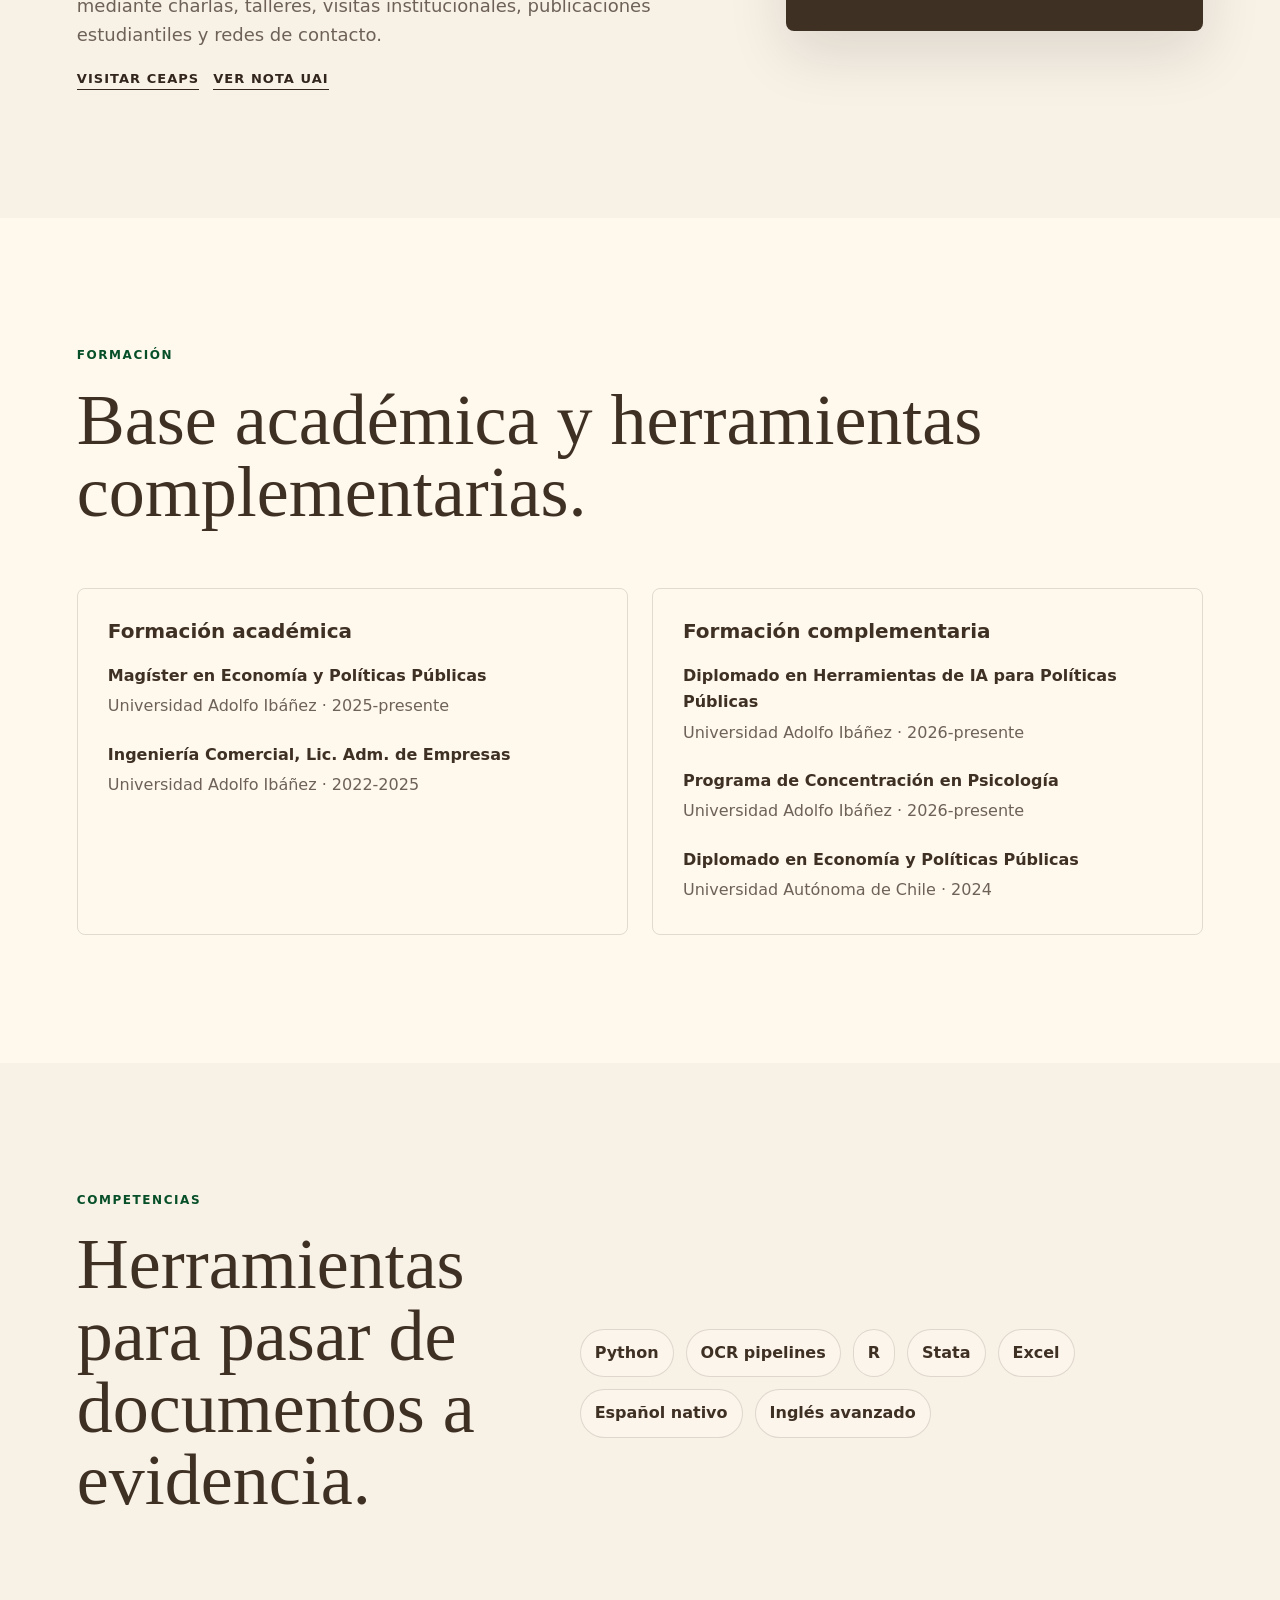
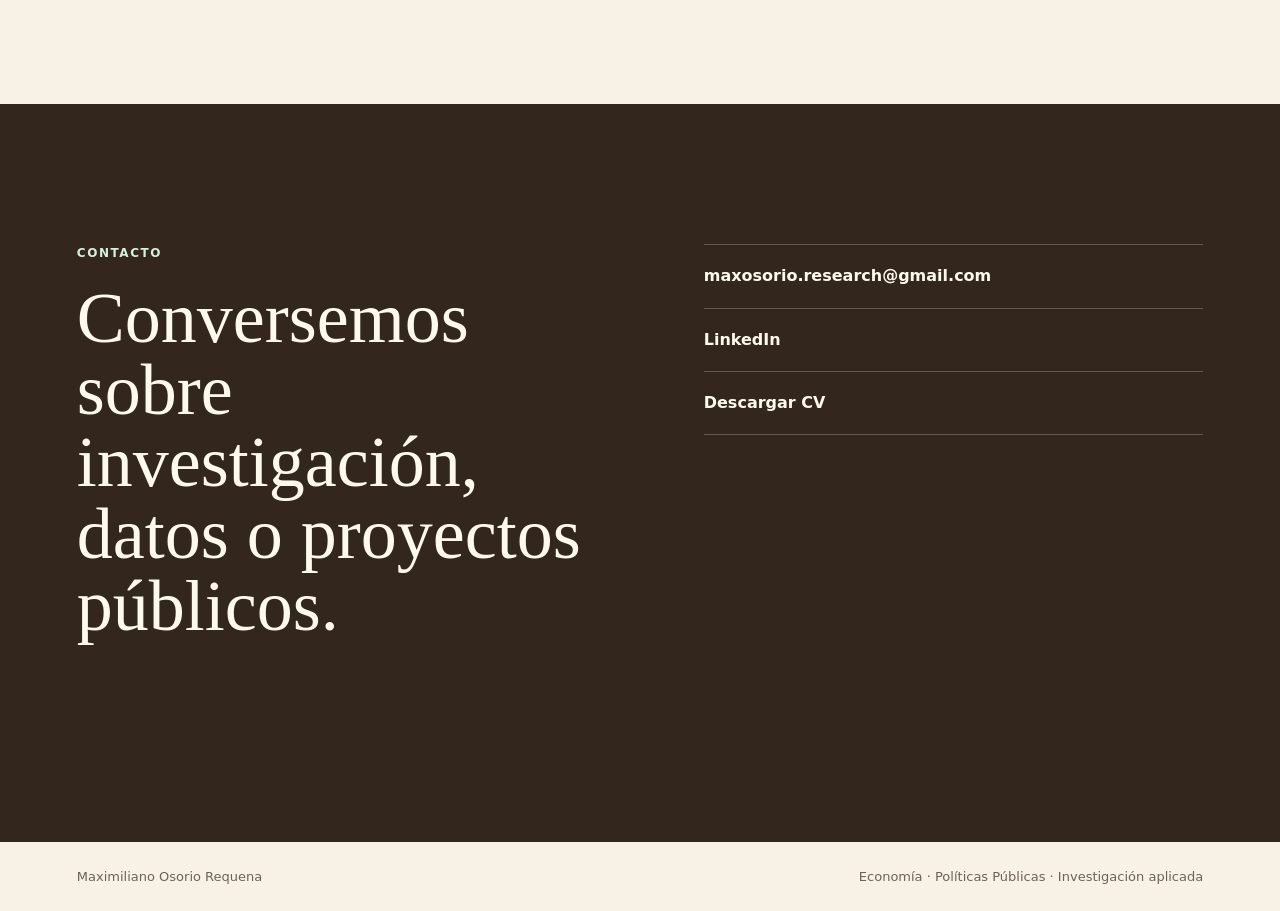
==== commit 384f1d4e: "Move Jano section after experience" ====
--- a/index.html
+++ b/index.html
@@ -37,8 +37,8 @@
       <nav class="desktop-nav" aria-label="Navegación principal">
         <a href="#sobre-mi">Sobre mí</a>
         <a href="#trabajo">Trabajo</a>
+        <a href="#experiencia">Experiencia</a>
         <a href="#jano">Jano</a>
-        <a href="#experiencia">Experiencia</a>
         <a href="Publicaciones/">Publicaciones</a>
         <a href="#ceaps">CEAPS</a>
         <a href="#contacto">Contacto</a>
@@ -53,8 +53,8 @@
     <nav class="mobile-nav" id="mobileNav" aria-label="Navegación móvil" aria-hidden="true">
       <a href="#sobre-mi">Sobre mí</a>
       <a href="#trabajo">Trabajo</a>
+      <a href="#experiencia">Experiencia</a>
       <a href="#jano">Jano</a>
-      <a href="#experiencia">Experiencia</a>
       <a href="Publicaciones/">Publicaciones</a>
       <a href="#ceaps">CEAPS</a>
       <a href="#contacto">Contacto</a>
@@ -138,6 +138,63 @@
             <span>03</span>
             <h3>Investigación político-social</h3>
             <p>Interés en economía, instituciones, actualidad política, sociedad y debates públicos nacionales e internacionales.</p>
+          </article>
+        </div>
+      </section>
+
+      <section class="section timeline-section" id="experiencia">
+        <div class="section-heading reveal">
+          <p class="eyebrow">Experiencia</p>
+          <h2>Investigación, docencia e iniciativas académicas.</h2>
+        </div>
+
+        <div class="timeline">
+          <article class="timeline-item reveal">
+            <time>Mayo 2026 - Presente</time>
+            <div>
+              <h3>Asistente de investigación en Ciencias Jurídicas y Políticas</h3>
+              <p class="place">Fondecyt Regular N.º 1261781</p>
+              <p>Construcción de un compendio de actas de sesión de aproximadamente 345 concejos municipales de Chile. Desarrollo de scripts en Python para automatizar la extracción mediante web scraping, el procesamiento OCR y la estructuración de datos.</p>
+            </div>
+          </article>
+
+          <article class="timeline-item reveal">
+            <time>Marzo 2026 - Mayo 2026</time>
+            <div>
+              <h3>Proyecto CDIR · Metodología de Producción de Datos para las Políticas Públicas</h3>
+              <p class="place">Universidad Adolfo Ibáñez · Magíster en Economía y Políticas Públicas</p>
+              <p>Co-diseño del CDIR, instrumento de encuesta para medir determinantes materiales, laborales y valóricos de la intención reproductiva en Chile. Desarrollo de marco teórico, operacionalización de variables, diseño muestral y estrategia de validación.</p>
+              <p class="timeline-download">
+                <a class="text-link" href="assets/docs/cdir-resumen-ejecutivo.pdf" target="_blank" rel="noopener" download>Descargar resumen ejecutivo</a>
+              </p>
+            </div>
+          </article>
+
+          <article class="timeline-item reveal">
+            <time>Agosto 2025 - Diciembre 2025</time>
+            <div>
+              <h3>Ayudante académico · Sociedad, Cultura y Política</h3>
+              <p class="place">Universidad Adolfo Ibáñez</p>
+              <p>Apoyo al equipo docente en diseño de evaluaciones, revisión de contenidos y coordinación de correcciones para un curso de aproximadamente 45 estudiantes.</p>
+            </div>
+          </article>
+
+          <article class="timeline-item reveal">
+            <time>Junio 2025 - Septiembre 2025</time>
+            <div>
+              <h3>Asistente de investigación doctoral</h3>
+              <p class="place">Universidad Adolfo Ibáñez</p>
+              <p>Construcción de un corpus legislativo mediante OCR de diarios de sesiones del Congreso Nacional de Chile y desarrollo de scripts en Python para automatizar extracción y estructuración de datos.</p>
+            </div>
+          </article>
+
+          <article class="timeline-item reveal">
+            <time>Junio 2025 - Agosto 2025</time>
+            <div>
+              <h3>Asistente de investigación en Ciencias Sociales</h3>
+              <p class="place">Proyecto FONDECYT Nº 11251464</p>
+              <p>Identificación, digitalización de fuentes primarias y construcción de la base documental del proyecto.</p>
+            </div>
           </article>
         </div>
       </section>
@@ -202,63 +259,6 @@
         </div>
       </section>
 
-      <section class="section timeline-section" id="experiencia">
-        <div class="section-heading reveal">
-          <p class="eyebrow">Experiencia</p>
-          <h2>Investigación, docencia e iniciativas académicas.</h2>
-        </div>
-
-        <div class="timeline">
-          <article class="timeline-item reveal">
-            <time>Mayo 2026 - Presente</time>
-            <div>
-              <h3>Asistente de investigación en Ciencias Jurídicas y Políticas</h3>
-              <p class="place">Fondecyt Regular N.º 1261781</p>
-              <p>Construcción de un compendio de actas de sesión de aproximadamente 345 concejos municipales de Chile. Desarrollo de scripts en Python para automatizar la extracción mediante web scraping, el procesamiento OCR y la estructuración de datos.</p>
-            </div>
-          </article>
-
-          <article class="timeline-item reveal">
-            <time>Marzo 2026 - Mayo 2026</time>
-            <div>
-              <h3>Proyecto CDIR · Metodología de Producción de Datos para las Políticas Públicas</h3>
-              <p class="place">Universidad Adolfo Ibáñez · Magíster en Economía y Políticas Públicas</p>
-              <p>Co-diseño del CDIR, instrumento de encuesta para medir determinantes materiales, laborales y valóricos de la intención reproductiva en Chile. Desarrollo de marco teórico, operacionalización de variables, diseño muestral y estrategia de validación.</p>
-              <p class="timeline-download">
-                <a class="text-link" href="assets/docs/cdir-resumen-ejecutivo.pdf" target="_blank" rel="noopener" download>Descargar resumen ejecutivo</a>
-              </p>
-            </div>
-          </article>
-
-          <article class="timeline-item reveal">
-            <time>Agosto 2025 - Diciembre 2025</time>
-            <div>
-              <h3>Ayudante académico · Sociedad, Cultura y Política</h3>
-              <p class="place">Universidad Adolfo Ibáñez</p>
-              <p>Apoyo al equipo docente en diseño de evaluaciones, revisión de contenidos y coordinación de correcciones para un curso de aproximadamente 45 estudiantes.</p>
-            </div>
-          </article>
-
-          <article class="timeline-item reveal">
-            <time>Junio 2025 - Septiembre 2025</time>
-            <div>
-              <h3>Asistente de investigación doctoral</h3>
-              <p class="place">Universidad Adolfo Ibáñez</p>
-              <p>Construcción de un corpus legislativo mediante OCR de diarios de sesiones del Congreso Nacional de Chile y desarrollo de scripts en Python para automatizar extracción y estructuración de datos.</p>
-            </div>
-          </article>
-
-          <article class="timeline-item reveal">
-            <time>Junio 2025 - Agosto 2025</time>
-            <div>
-              <h3>Asistente de investigación en Ciencias Sociales</h3>
-              <p class="place">Proyecto FONDECYT Nº 11251464</p>
-              <p>Identificación, digitalización de fuentes primarias y construcción de la base documental del proyecto.</p>
-            </div>
-          </article>
-        </div>
-      </section>
-
       <section class="section feature-section" id="ceaps">
         <div class="feature-copy reveal">
           <div class="ceaps-brand">
